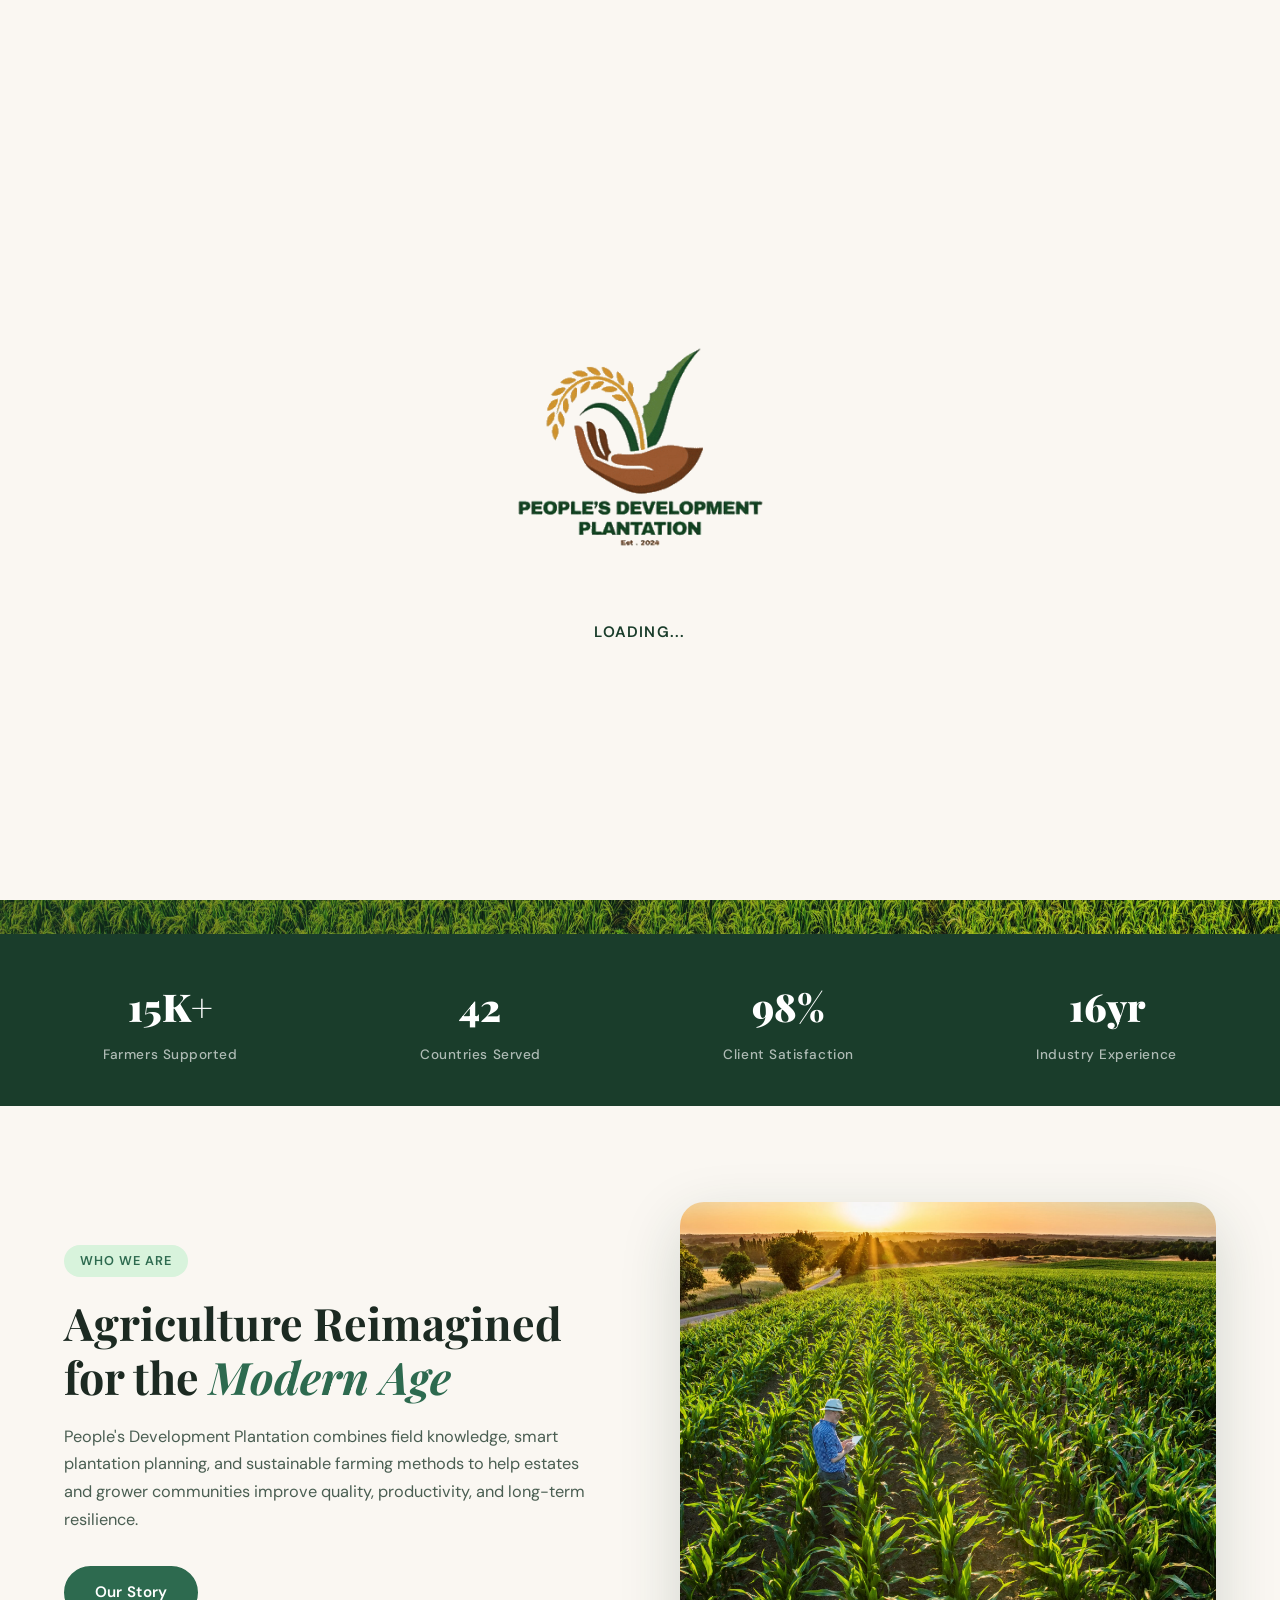
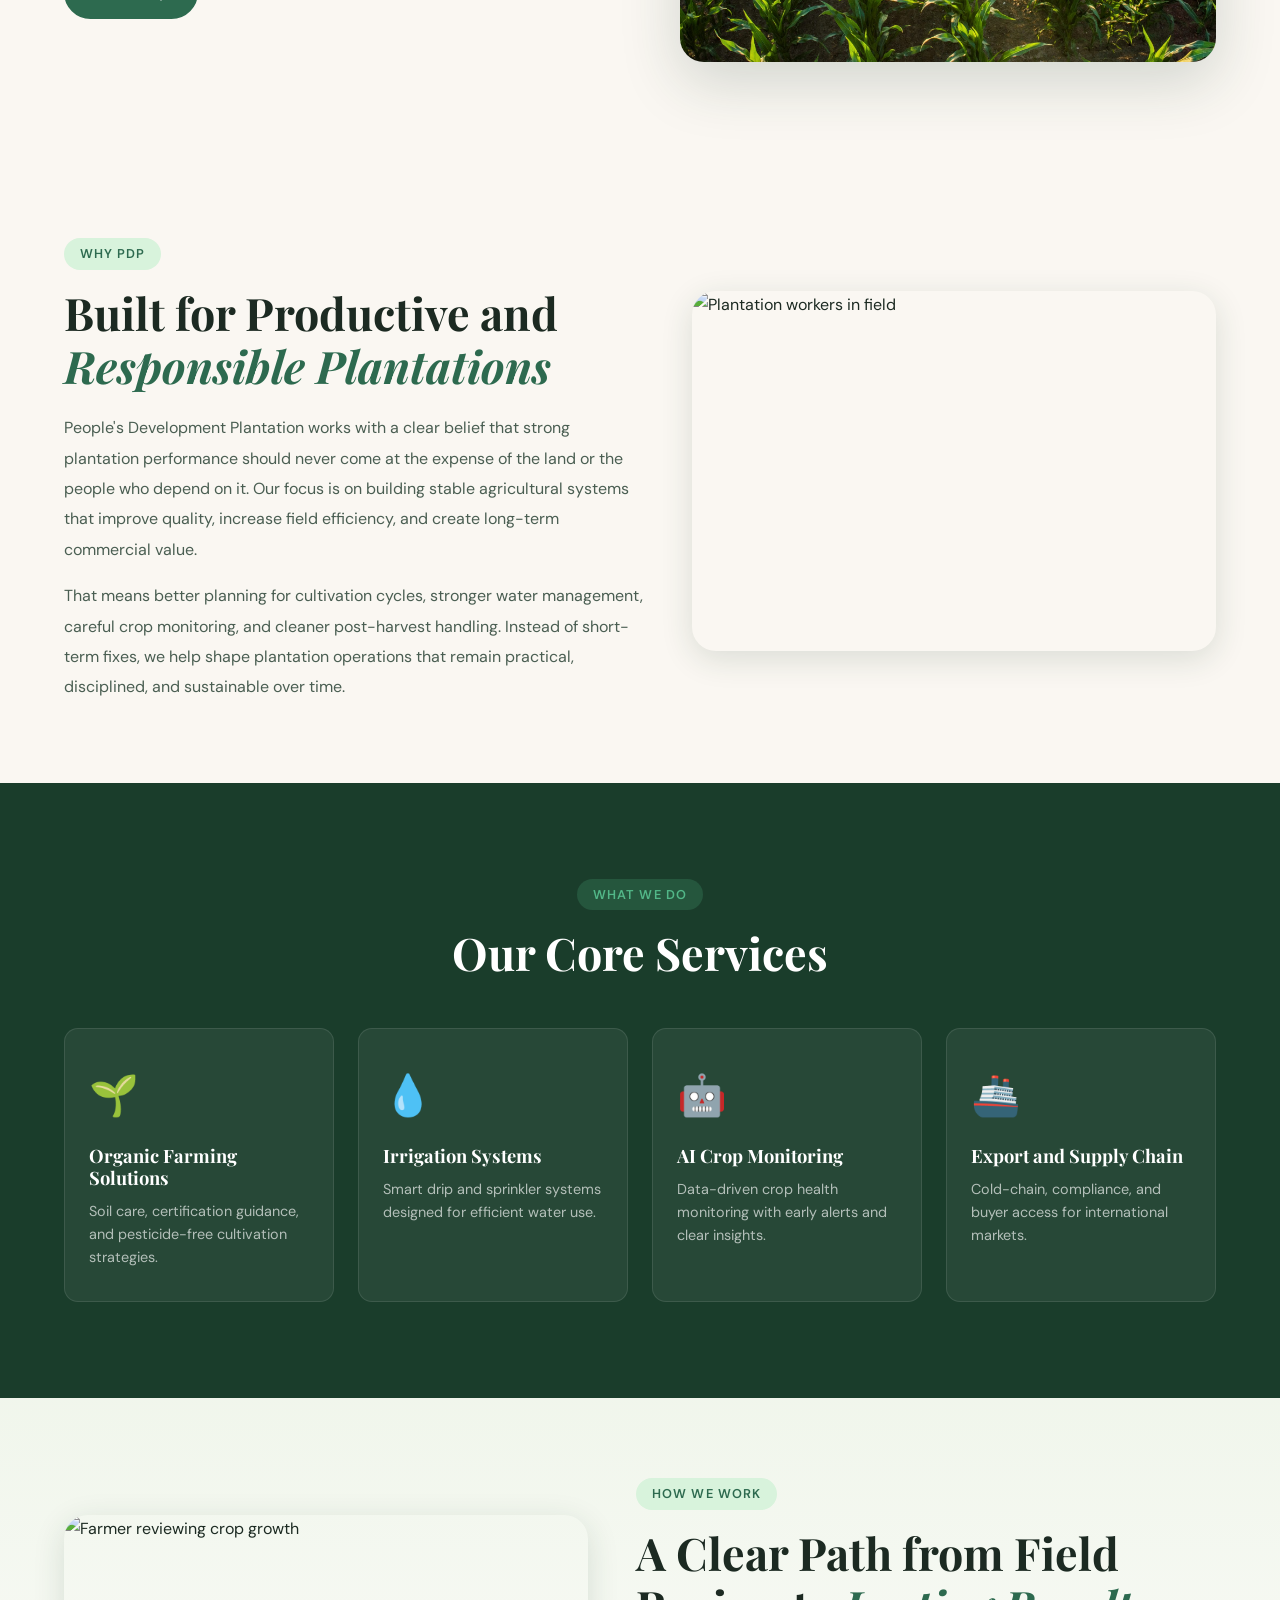
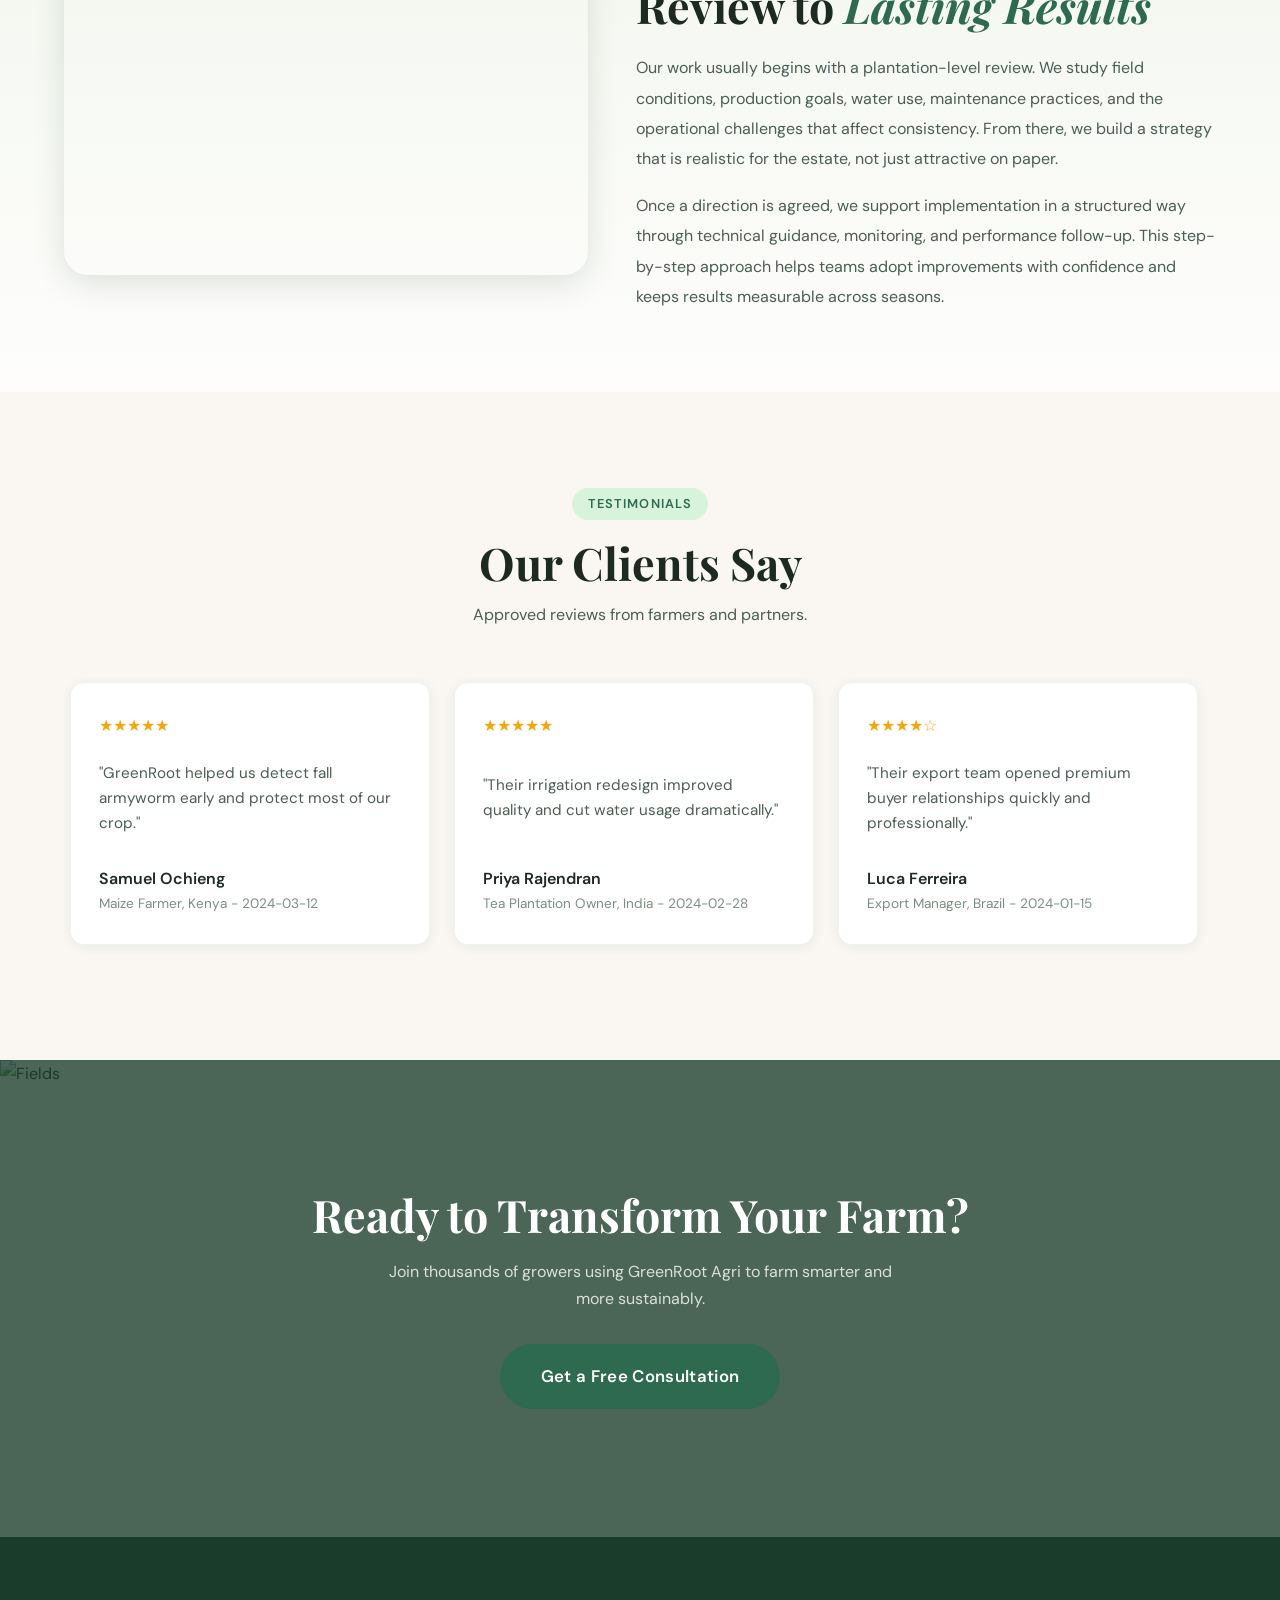
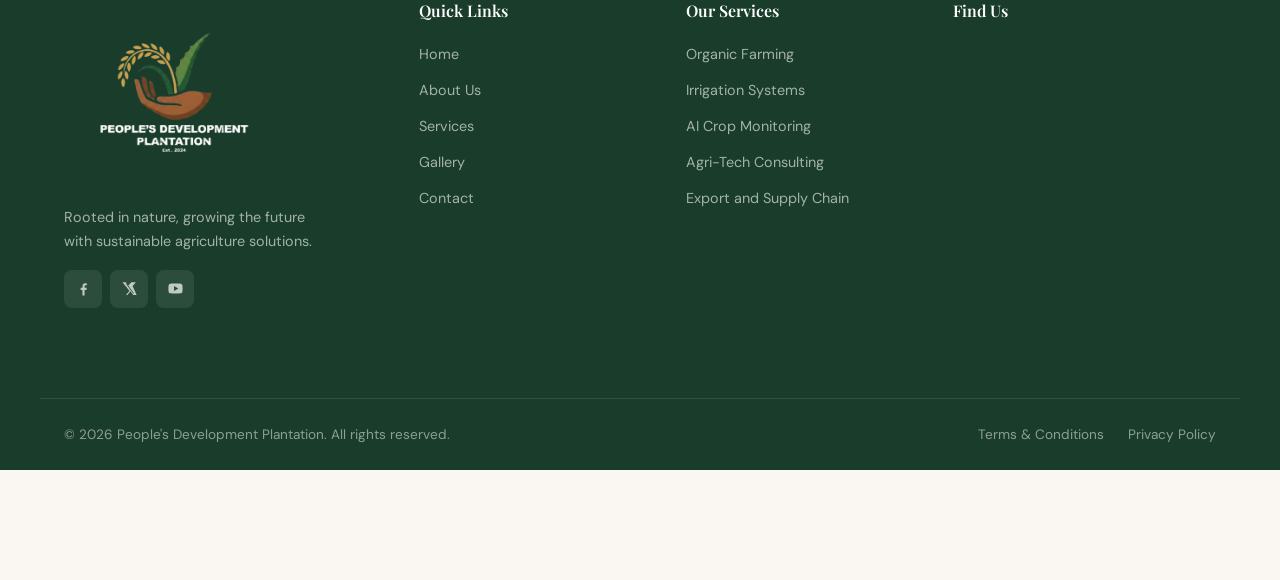
==== index.html @ 8e2db387 "a1 Co-authored-by: Copilot <copilot@github.com>" ====
<!DOCTYPE html>
<html lang="en">
<head>
  <meta charset="UTF-8">
  <meta name="viewport" content="width=device-width, initial-scale=1.0">
  <title>People's Development Plantation | Home</title>
  <link rel="icon" type="image/png" href="images/pdplogo.jpeg">
  <link rel="preconnect" href="https://fonts.googleapis.com">
  <link href="https://fonts.googleapis.com/css2?family=Playfair+Display:wght@400;700;900&family=DM+Sans:wght@300;400;500;600&display=swap" rel="stylesheet">
  <link rel="stylesheet" href="style.css">
</head>
<body data-page="home">
  <div class="preloader" id="preloader">
    <div class="preloader-inner">
      <img src="images/pdplogo-gif-bgremove.gif" alt="Loading" class="preloader-gif">
      <p class="preloader-text">Loading...</p>
    </div>
  </div>
  <nav id="navbar">
    <div class="nav-inner">
      <a href="index.html" class="nav-logo">
        <img src="images/pdplogo-txtwhite.png" alt="PDP logo" class="header-logo-mark">
        <!-- <span class="logo-text">People's Development Plantation</span> -->
      </a>
      <button class="hamburger" id="hamburger" aria-label="Menu">
        <span></span><span></span><span></span>
      </button>
      <ul class="nav-links" id="nav-links">
        <li><a href="index.html" data-page="home">Home</a></li>
        <li><a href="about.html" data-page="about">About</a></li>
        <li><a href="services.html" data-page="services">Services</a></li>
        <li><a href="gallery.html" data-page="gallery">Gallery</a></li>
        <li><a href="contact.html" data-page="contact">Contact</a></li>
        
      </ul>
    </div>
  </nav>

  <main>
    <section class="hero">
      <div class="hero-bg">
        <img src="images/coverimage.jpeg" alt="Plantation landscape" class="hero-img">
        <div class="hero-overlay"></div>
      </div>
      <div class="hero-content">
        <!-- <p class="hero-eyebrow">Est. 2008 | Sustainable Agriculture</p> -->
        <h1 class="hero-title">People's <span class="hero-highlight">Development</span><br>Plantation</h1>
        <p class="hero-sub"> supports farmers with modern technology, organic solutions, and reliable export networks.</p>
        <div class="hero-btns">
          <a class="btn btn-primary" href="services.html">Explore Services</a>
          <a class="btn btn-outline" href="contact.html">Contact Us</a>
        </div>
      </div>
      <div class="hero-scroll-hint">
        <span>Scroll</span>
        <div class="scroll-line"></div>
      </div>
    </section>

    <section class="stats-strip">
      <div class="stat-item"><span class="stat-num">15K+</span><span class="stat-lbl">Farmers Supported</span></div>
      <div class="stat-item"><span class="stat-num">42</span><span class="stat-lbl">Countries Served</span></div>
      <div class="stat-item"><span class="stat-num">98%</span><span class="stat-lbl">Client Satisfaction</span></div>
      <div class="stat-item"><span class="stat-num">16yr</span><span class="stat-lbl">Industry Experience</span></div>
    </section>

    <section class="welcome container">
      <div class="welcome-text fade-in">
        <span class="section-tag">Who We Are</span>
        <h2>Agriculture Reimagined for the <em>Modern Age</em></h2>
        <p>People's Development Plantation combines field knowledge, smart plantation planning, and sustainable farming methods to help estates and grower communities improve quality, productivity, and long-term resilience.</p>
        <a class="btn btn-primary" href="about.html">Our Story</a>
      </div>
      <div class="welcome-img fade-in delay-1">
        <img src="images/h1.jpg" alt="Farmer in field">
        <!-- <div class="img-badge"><strong>ISO 9001</strong><span>Certified</span></div> -->
      </div>
    </section>

    <section class="content-band">
      <div class="container editorial-layout">
        <div class="editorial-copy fade-in">
          <span class="section-tag">Why PDP</span>
          <h2>Built for Productive and <em>Responsible Plantations</em></h2>
          <p>People's Development Plantation works with a clear belief that strong plantation performance should never come at the expense of the land or the people who depend on it. Our focus is on building stable agricultural systems that improve quality, increase field efficiency, and create long-term commercial value.</p>
          <p>That means better planning for cultivation cycles, stronger water management, careful crop monitoring, and cleaner post-harvest handling. Instead of short-term fixes, we help shape plantation operations that remain practical, disciplined, and sustainable over time.</p>
        </div>
        <div class="editorial-media fade-in delay-1">
          <img src="https://images.unsplash.com/photo-1501004318641-b39e6451bec6?w=1200&q=80" alt="Plantation workers in field">
        </div>
      </div>
    </section>

    <section class="services-teaser">
      <div class="container">
        <div class="section-header">
          <span class="section-tag">What We Do</span>
          <h2>Our Core Services</h2>
        </div>
        <div class="service-cards-grid">
          <a class="service-card fade-in" href="services.html">
            <div class="service-icon">&#127793;</div>
            <h3>Organic Farming Solutions</h3>
            <p>Soil care, certification guidance, and pesticide-free cultivation strategies.</p>
          </a>
          <a class="service-card fade-in delay-1" href="services.html">
            <div class="service-icon">&#128167;</div>
            <h3>Irrigation Systems</h3>
            <p>Smart drip and sprinkler systems designed for efficient water use.</p>
          </a>
          <a class="service-card fade-in delay-2" href="services.html">
            <div class="service-icon">&#129302;</div>
            <h3>AI Crop Monitoring</h3>
            <p>Data-driven crop health monitoring with early alerts and clear insights.</p>
          </a>
          <a class="service-card fade-in delay-3" href="services.html">
            <div class="service-icon">&#128674;</div>
            <h3>Export and Supply Chain</h3>
            <p>Cold-chain, compliance, and buyer access for international markets.</p>
          </a>
        </div>
      </div>
    </section>

    <section class="content-band content-band-soft">
      <div class="container editorial-layout editorial-layout-reverse">
        <div class="editorial-media fade-in">
          <img src="https://images.unsplash.com/photo-1464226184884-fa280b87c399?w=1200&q=80" alt="Farmer reviewing crop growth">
        </div>
        <div class="editorial-copy fade-in delay-1">
          <span class="section-tag">How We Work</span>
          <h2>A Clear Path from Field Review to <em>Lasting Results</em></h2>
          <p>Our work usually begins with a plantation-level review. We study field conditions, production goals, water use, maintenance practices, and the operational challenges that affect consistency. From there, we build a strategy that is realistic for the estate, not just attractive on paper.</p>
          <p>Once a direction is agreed, we support implementation in a structured way through technical guidance, monitoring, and performance follow-up. This step-by-step approach helps teams adopt improvements with confidence and keeps results measurable across seasons.</p>
        </div>
      </div>
    </section>

    <section class="testimonials-section container">
      <div class="section-header">
        <span class="section-tag">Testimonials</span>
        <h2>Our Clients Say</h2>
        <p class="section-sub">Approved reviews from farmers and partners.</p>
      </div>

      <!-- <div class="review-form-wrap fade-in">
        <h3>Share Your Experience</h3>
        <div class="review-form">
          <input type="text" id="review-name" placeholder="Your Name">
          <input type="text" id="review-role" placeholder="Role / Location">
          <div class="stars-pick" id="stars-pick">
            <span data-val="1">&#9733;</span><span data-val="2">&#9733;</span><span data-val="3">&#9733;</span><span data-val="4">&#9733;</span><span data-val="5">&#9733;</span>
          </div>
          <textarea id="review-text" placeholder="Write your review..."></textarea>
          <button class="btn btn-primary" onclick="submitReview()">Submit Review</button>
        </div>
        <p class="review-note">Reviews appear after admin approval.</p>
      </div> -->

      <div class="reviews-grid" id="reviews-grid"></div>
      <p class="no-reviews-msg" id="no-reviews-msg" style="display:none">No approved reviews yet.</p>
    </section>

    <section class="cta-banner">
      <div class="cta-bg">
        <img src="https://images.unsplash.com/photo-1523348837708-15d4a09cfac2?w=1600&q=80" alt="Fields">
        <div class="cta-overlay"></div>
      </div>
      <div class="cta-content container">
        <h2>Ready to Transform Your Farm?</h2>
        <p>Join thousands of growers using GreenRoot Agri to farm smarter and more sustainably.</p>
        <a class="btn btn-primary btn-lg" href="contact.html">Get a Free Consultation</a>
      </div>
    </section>
  </main>

  <footer id="main-footer">
    <div class="footer-top container">
      <div class="footer-brand">
        <img src="images/pdplogo-txtwhite.png" alt="PDP logo" class="footer-logo-mark">
        <!-- <span class="logo-text">People's Development Plantation</span> -->
        <p>Rooted in nature, growing the future with sustainable agriculture solutions.</p>
        <div class="social-links footer-social-links" aria-label="Social media links">
          <a href="https://www.facebook.com/" class="social-btn" target="_blank" rel="noopener noreferrer" aria-label="Facebook">
            <svg viewBox="0 0 24 24" aria-hidden="true"><path d="M13.5 22v-8h2.7l.4-3h-3.1V9.1c0-.9.3-1.6 1.7-1.6h1.5V4.8c-.3 0-1.2-.1-2.3-.1-2.3 0-3.8 1.4-3.8 4V11H8v3h2.5v8h3z"/></svg>
          </a>
          <a href="https://x.com/" class="social-btn" target="_blank" rel="noopener noreferrer" aria-label="X">
            <svg viewBox="0 0 24 24" aria-hidden="true"><path d="M18.9 3H21l-4.6 5.3L22 21h-4.8l-3.8-5-4.4 5H7l4.9-5.7L2 3h4.9l3.5 4.6L14.5 3h4.4zm-1.7 16h1.3L8.1 4.9H6.7L17.2 19z"/></svg>
          </a>
          <a href="https://www.youtube.com/" class="social-btn" target="_blank" rel="noopener noreferrer" aria-label="YouTube">
            <svg viewBox="0 0 24 24" aria-hidden="true"><path d="M21.6 7.2c-.2-.9-.9-1.7-1.8-1.9C18.2 5 12 5 12 5s-6.2 0-7.8.3c-.9.2-1.6 1-1.8 1.9C2 8.8 2 12 2 12s0 3.2.4 4.8c.2.9.9 1.7 1.8 1.9 1.6.3 7.8.3 7.8.3s6.2 0 7.8-.3c.9-.2 1.6-1 1.8-1.9.4-1.6.4-4.8.4-4.8s0-3.2-.4-4.8zM10 15.5v-7l6 3.5-6 3.5z"/></svg>
          </a>
        </div>
      </div>
      <div class="footer-links">
        <h4>Quick Links</h4>
        <ul>
          <li><a href="index.html">Home</a></li>
          <li><a href="about.html">About Us</a></li>
          <li><a href="services.html">Services</a></li>
          <li><a href="gallery.html">Gallery</a></li>
          <li><a href="contact.html">Contact</a></li>
        </ul>
      </div>
      <div class="footer-links">
        <h4>Our Services</h4>
        <ul>
          <li><a href="services.html">Organic Farming</a></li>
          <li><a href="services.html">Irrigation Systems</a></li>
          <li><a href="services.html">AI Crop Monitoring</a></li>
          <li><a href="services.html">Agri-Tech Consulting</a></li>
          <li><a href="services.html">Export and Supply Chain</a></li>
        </ul>
      </div>
      <div class="footer-map">
        <h4>Find Us</h4>
        <iframe src="https://www.google.com/maps/embed?pb=!1m18!1m12!1m3!1d3960.7985085714384!2d79.8550!3d6.9271!2m3!1f0!2f0!3f0!3m2!1i1024!2i768!4f13.1!3m3!1m2!1s0x3ae259251b6b3beb%3A0x46cedc44b90b7b5a!2sColombo%207%2C%20Sri%20Lanka!5e0!3m2!1sen!2sus!4v1" width="100%" height="140" style="border:0;border-radius:10px;opacity:0.85;" loading="lazy"></iframe>
      </div>
    </div>
    <div class="footer-bottom container">
      <p>&copy; 2026 People's Development Plantation. All rights reserved.</p>
      <div class="footer-legal">
        <a href="#" onclick="return openModal('terms')">Terms & Conditions</a>
        <a href="#" onclick="return openModal('privacy')">Privacy Policy</a>
      </div>
    </div>
  </footer>

  <a href="https://wa.me/94112345678" class="whatsapp-float" target="_blank" rel="noopener noreferrer" aria-label="Chat on WhatsApp">
    <svg viewBox="0 0 24 24" aria-hidden="true"><path d="M20 3.9A11.8 11.8 0 0 0 12 .8C5.9.8 1 5.7 1 11.8c0 1.9.5 3.8 1.5 5.4L1 23.2l6.2-1.6a11 11 0 0 0 4.8 1.1h.1c6.1 0 11-4.9 11-11 0-2.9-1.1-5.6-3.1-7.8zm-8 16.9h-.1a9 9 0 0 1-4.6-1.3l-.3-.2-3.7 1 1-3.6-.2-.4a9 9 0 1 1 8 4.5zm5-6.7c-.3-.1-1.7-.8-2-.9-.3-.1-.5-.1-.7.1l-.9 1c-.2.2-.4.2-.7.1-1.9-1-3.2-2.7-3.5-3.2-.2-.3 0-.5.1-.7l.7-.8.2-.4c.1-.1.1-.4 0-.5l-.9-2.1c-.2-.4-.5-.4-.7-.4h-.6c-.2 0-.5.1-.7.4-.8.7-1.2 1.7-1.2 2.8 0 .3.1.7.2 1 .6 2 1.8 3.8 3.4 5.2.5.5 1.1.9 1.7 1.3 1 .5 2.1.9 3.3 1 .7.1 1.5 0 2.1-.4.5-.3 1.3-1.2 1.4-1.8.1-.6.1-1.2 0-1.4-.1-.2-.3-.3-.6-.4z"/></svg>
  </a>

  <div class="modal-backdrop" id="modal-backdrop" onclick="closeModal()"></div>
  <div class="modal" id="modal-terms">
    <button class="modal-close" onclick="closeModal()">X</button>
    <div class="modal-header">
      <img src="images/pdplogo-txtwhite.png" alt="PDP logo" class="modal-logo">
      <h2>Terms & Conditions</h2>
    </div>
    <div class="modal-body">
      <p><strong>Last Updated: January 1, 2024</strong></p>
      <p>By using this site and its agriculture services, you agree to our standard business and usage terms.</p>
    </div>
  </div>
  <div class="modal" id="modal-privacy">
    <button class="modal-close" onclick="closeModal()">X</button>
    <div class="modal-header">
      <img src="images/pdplogo-txtwhite.png" alt="PDP logo" class="modal-logo">
      <h2>Privacy Policy</h2>
    </div>
    <div class="modal-body">
      <p><strong>Last Updated: January 1, 2024</strong></p>
      <p>We use submitted information only to respond to inquiries and improve our service quality.</p>
    </div>
  </div>

  <div class="toast" id="toast"></div>
  <script src="app.js"></script>
</body>
</html>
---- style.css ----
/* ═══════════════════════════════════════════════════════════
   GreenRoot Agri — Main Stylesheet
   Design: Organic Luxury — deep greens, warm earth tones,
           Playfair Display + DM Sans typography
═══════════════════════════════════════════════════════════ */

/* ── CSS Variables ── */
:root {
  --green-deep:  #1a3d2b;
  --green-mid:   #2d6a4f;
  --green-light: #52b788;
  --green-pale:  #d8f3dc;
  --earth-dark:  #3d2b1a;
  --earth-mid:   #8b5e3c;
  --earth-light: #d4a96a;
  --cream:       #faf7f2;
  --white:       #ffffff;
  --text-dark:   #1c2a22;
  --text-mid:    #4a5e52;
  --text-light:  #7a8e82;
  --border:      #e0ece4;
  --shadow-sm:   0 2px 12px rgba(26,61,43,.08);
  --shadow-md:   0 8px 32px rgba(26,61,43,.14);
  --shadow-lg:   0 20px 60px rgba(26,61,43,.18);
  --radius:      14px;
  --radius-lg:   24px;
  --nav-h:       110px;
  --transition:  .35s cubic-bezier(.4,0,.2,1);
}

/* ── Reset & Base ── */
*, *::before, *::after { box-sizing: border-box; margin: 0; padding: 0; }
html { scroll-behavior: smooth; font-size: 16px; }
body {
  font-family: 'DM Sans', sans-serif;
  background: var(--cream);
  color: var(--text-dark);
  line-height: 1.7;
  overflow-x: hidden;
}
.preloader {
  position: fixed;
  inset: 0;
  z-index: 3000;
  display: flex;
  align-items: center;
  justify-content: center;
  background: var(--cream);
  transition: opacity .100s ease, visibility .100s ease;
}
.preloader.hidden {
  opacity: 0;
  visibility: hidden;
  pointer-events: none;
}
.preloader-inner {
  display: flex;
  flex-direction: column;
  align-items: center;
  gap: 1rem;
}
.preloader-gif {
  width: 350px;
  height: 350px;
  object-fit: contain;
}
.preloader-text {
  color: var(--green-deep);
  font-size: .95rem;
  font-weight: 600;
  letter-spacing: .08em;
  text-transform: uppercase;
}
a { text-decoration: none; color: inherit; }
img { display: block; width: 100%; object-fit: cover; }
ul { list-style: none; }
button { cursor: pointer; font-family: inherit; }
input, textarea, select { font-family: inherit; }

/* ── Container ── */
.container {
  max-width: 1200px;
  margin: 0 auto;
  padding: 0 1.5rem;
}

/* ── Typography ── */
h1,h2,h3,h4 { font-family: 'Playfair Display', serif; line-height: 1.2; }
h1 { font-size: clamp(2.2rem, 5vw, 4rem); font-weight: 900; }
h2 { font-size: clamp(1.7rem, 3.5vw, 2.8rem); font-weight: 700; }
h3 { font-size: clamp(1.2rem, 2.5vw, 1.6rem); font-weight: 700; }
h4 { font-size: 1.1rem; font-weight: 600; }
em { font-style: italic; color: var(--green-mid); }

/* ── Buttons ── */
.btn {
  display: inline-flex;
  align-items: center;
  gap: .5rem;
  padding: .75rem 1.8rem;
  border-radius: 50px;
  font-size: .95rem;
  font-weight: 600;
  border: 2px solid transparent;
  transition: var(--transition);
  letter-spacing: .02em;
}
.btn-primary {
  background: var(--green-mid);
  color: var(--white);
  border-color: var(--green-mid);
}
.btn-primary:hover {
  background: var(--green-deep);
  border-color: var(--green-deep);
  transform: translateY(-2px);
  box-shadow: 0 8px 24px rgba(45,106,79,.35);
}
.btn-outline {
  background: transparent;
  color: var(--white);
  border-color: rgba(255,255,255,.7);
}
.btn-outline:hover {
  background: rgba(255,255,255,.15);
  border-color: var(--white);
}
.btn-lg { padding: 1rem 2.4rem; font-size: 1.05rem; }
.btn-full { width: 100%; justify-content: center; }

/* ── Section Tags & Headers ── */
.section-tag {
  display: inline-block;
  background: var(--green-pale);
  color: var(--green-mid);
  padding: .3rem 1rem;
  border-radius: 50px;
  font-size: .8rem;
  font-weight: 600;
  letter-spacing: .08em;
  text-transform: uppercase;
  margin-bottom: 1rem;
}
.section-header {
  text-align: center;
  margin-bottom: 3rem;
}
.section-sub {
  color: var(--text-mid);
  max-width: 580px;
  margin: .75rem auto 0;
}

.content-band {
  padding: 5rem 0;
}
.content-band-soft {
  background: linear-gradient(180deg, rgba(216,243,220,.28) 0%, rgba(255,255,255,.78) 100%);
}
.editorial-layout {
  display: grid;
  grid-template-columns: 1.05fr .95fr;
  gap: 3rem;
  align-items: center;
}
.editorial-layout-reverse {
  grid-template-columns: .95fr 1.05fr;
}
.editorial-copy h2 {
  margin-bottom: 1.25rem;
}
.editorial-copy p {
  color: var(--text-mid);
  font-size: 1rem;
  line-height: 1.9;
  margin-bottom: 1rem;
}
.editorial-copy p:last-child {
  margin-bottom: 0;
}
.editorial-media img {
  width: 100%;
  min-height: 360px;
  border-radius: var(--radius-lg);
  box-shadow: var(--shadow-md);
}

/* ═══════════════════════ NAVBAR ═══════════════════════ */
#navbar {
  position: fixed;
  top: 0; left: 0; right: 0;
  height: var(--nav-h);
  z-index: 1000;
  transition: var(--transition);
}
#navbar.scrolled {
  background: rgba(26,61,43,.97);
  backdrop-filter: blur(12px);
  box-shadow: 0 4px 24px rgba(0,0,0,.25);
}
.nav-inner {
  max-width: 1400px;
  margin: 0 auto;
  padding: 0 1.5rem;
  height: 100%;
  display: flex;
  align-items: center;
  justify-content: space-between;
}
.nav-logo {
  display: flex;
  align-items: center;
  gap: .5rem;
  height: 100%;
}
.header-logo-mark {
  width: 150px;
  height: auto;
  max-height: none;
  object-fit: contain;
  flex-shrink: 0;
  display: block;
  padding-bottom: 20px
}
.logo-text {
  font-family: 'Playfair Display', serif;
  font-size: 1.3rem;
  font-weight: 700;
  color: var(--white);
}
.logo-text em { font-style: italic; color: var(--white); }
.nav-links {
  display: flex;
  align-items: center;
  gap: .25rem;
}
.nav-links a {
  color: white;
  font-size: .9rem;
  font-weight: 500;
  padding: .5rem .9rem;
  border-radius: 8px;
  transition: var(--transition);
}
.nav-links a:hover,
.nav-links a.active {
  color: var(--white);
  background: rgba(255,255,255,.12);
}
.admin-link {
  background: rgba(82,183,136,.2) !important;
  color: var(--green-light) !important;
  font-size: .82rem !important;
}
.hamburger {
  display: none;
  flex-direction: column;
  gap: 5px;
  background: rgba(255,255,255,.08);
  border: 1px solid rgba(255,255,255,.16);
  border-radius: 12px;
  padding: .7rem .65rem;
  align-items: center;
  justify-content: center;
  min-width: 46px;
  min-height: 46px;
  transition: var(--transition);
}
.hamburger span {
  display: block;
  width: 24px;
  height: 2px;
  background: var(--white);
  border-radius: 2px;
  transition: var(--transition);
}
.hamburger:hover {
  background: rgba(255,255,255,.14);
  border-color: rgba(255,255,255,.24);
}
.hamburger.active {
  background: rgba(255,255,255,.16);
}
.hamburger.active span:nth-child(1) {
  transform: translateY(7px) rotate(45deg);
}
.hamburger.active span:nth-child(2) {
  opacity: 0;
}
.hamburger.active span:nth-child(3) {
  transform: translateY(-7px) rotate(-45deg);
}

/* ═══════════════════════ PAGES ═══════════════════════ */
.page { display: none; min-height: 100vh; padding-top: var(--nav-h); }
.page.active { display: block; }
.page-shell { min-height: 100vh; padding-top: var(--nav-h); }

/* ═══════════════════════ HERO ═══════════════════════ */
.hero {
  position: relative;
  min-height: 116vh;
  padding: 7rem 0 5rem;
  display: flex;
  align-items: center;
  justify-content: center;
  overflow: hidden;
  margin-top: calc(-1 * var(--nav-h));
}
.hero-bg {
  position: absolute;
  inset: 0;
}
.hero-img {
  width: 100%;
  height: 100%;
  object-fit: cover;
  transform: scale(1.05);
  animation: heroZoom 12s ease-out forwards;
}
@keyframes heroZoom {
  to { transform: scale(1); }
}
.hero-overlay {
  position: absolute;
  inset: 0;
  background: linear-gradient(
    135deg,
    rgba(26,61,43,.82) 0%,
    rgba(26,61,43,.5) 60%,
    rgba(26,61,43,.2) 100%
  );
}
.hero-content {
  position: relative;
  z-index: 2;
  width: min(760px, calc(100% - 3rem));
  max-width: 760px;
  margin: 0 auto;
  padding: 0 1.5rem;
  text-align: center;
  animation: heroIn .9s ease-out both;
  transform: translateY(48px);
}
@keyframes heroIn {
  from { opacity: 0; transform: translateY(30px); }
  to   { opacity: 1; transform: translateY(0); }
}
.hero-eyebrow {
  color: var(--white);
  font-size: .85rem;
  font-weight: 600;
  letter-spacing: .12em;
  text-transform: uppercase;
  margin-bottom: 1rem;
}
.hero-title {
  color: var(--white);
  margin-bottom: 1.25rem;
  text-shadow: 0 2px 20px rgba(0,0,0,.3);
}
.hero-highlight {
  color: #f4d35e;
}
.hero-title em {
  color: var(--white);
}
.hero-sub {
  color: var(--white);
  font-size: 1.1rem;
  max-width: 540px;
  margin: 0 auto 2.2rem;
  text-shadow: 0 2px 16px rgba(0,0,0,.28);
}
.hero-btns {
  display: flex;
  gap: 1rem;
  flex-wrap: wrap;
  justify-content: center;
}
.hero-scroll-hint {
  position: absolute;
  bottom: 2rem;
  left: 50%;
  transform: translateX(-50%);
  display: flex;
  flex-direction: column;
  align-items: center;
  gap: .5rem;
  color: rgba(255,255,255,.5);
  font-size: .75rem;
  letter-spacing: .1em;
  text-transform: uppercase;
}
.scroll-line {
  width: 1px;
  height: 40px;
  background: linear-gradient(to bottom, rgba(255,255,255,.5), transparent);
  animation: scrollDown 1.5s ease-in-out infinite;
}
@keyframes scrollDown {
  0%,100% { transform: scaleY(1); opacity: 1; }
  50% { transform: scaleY(.6); opacity: .5; }
}

/* ═══════════════════════ STATS STRIP ═══════════════════════ */
.stats-strip {
  background: var(--green-deep);
  display: flex;
  justify-content: space-around;
  flex-wrap: wrap;
  padding: 2.5rem 1.5rem;
  gap: 1.5rem;
}
.stat-item {
  display: flex;
  flex-direction: column;
  align-items: center;
  gap: .25rem;
}
.stat-num {
  font-family: 'Playfair Display', serif;
  font-size: 2.4rem;
  font-weight: 900;
  color: white;
}
.stat-lbl {
  color: rgba(255,255,255,.65);
  font-size: .85rem;
  font-weight: 500;
  letter-spacing: .04em;
}

/* ═══════════════════════ WELCOME SECTION ═══════════════════════ */
.welcome {
  display: grid;
  grid-template-columns: 1fr 1fr;
  gap: 5rem;
  align-items: center;
  padding: 6rem 1.5rem;
}
.welcome-text .section-tag { margin-bottom: 1.2rem; }
.welcome-text h2 { margin-bottom: 1.2rem; }
.welcome-text p {
  color: var(--text-mid);
  margin-bottom: 2rem;
  font-size: 1.02rem;
}
.welcome-img {
  position: relative;
  border-radius: var(--radius-lg);
  overflow: visible;
}
.welcome-img img {
  border-radius: var(--radius-lg);
  height: 460px;
  box-shadow: var(--shadow-lg);
}
.img-badge {
  position: absolute;
  bottom: -1.5rem;
  left: -1.5rem;
  background: var(--green-mid);
  color: var(--white);
  padding: 1.2rem 1.5rem;
  border-radius: var(--radius);
  display: flex;
  flex-direction: column;
  align-items: center;
  gap: .15rem;
  box-shadow: var(--shadow-md);
}
.img-badge strong { font-size: 1.1rem; font-weight: 700; }
.img-badge span { font-size: .75rem; opacity: .8; }

/* ═══════════════════════ SERVICES TEASER ═══════════════════════ */
.services-teaser {
  background: var(--green-deep);
  padding: 6rem 1.5rem;
}
.services-teaser .section-tag { background: rgba(82,183,136,.2); color: var(--green-light); }
.services-teaser h2 { color: var(--white); }
.service-cards-grid {
  display: grid;
  grid-template-columns: repeat(auto-fit, minmax(240px, 1fr));
  gap: 1.5rem;
}
.service-card {
  background: rgba(255,255,255,.06);
  border: 1px solid rgba(255,255,255,.1);
  border-radius: var(--radius);
  padding: 2rem 1.5rem;
  cursor: pointer;
  transition: var(--transition);
}
.service-card:hover {
  background: rgba(82,183,136,.15);
  border-color: var(--green-light);
  transform: translateY(-6px);
  box-shadow: var(--shadow-md);
}
.service-icon {
  font-size: 2.5rem;
  margin-bottom: 1rem;
}
.service-card h3 {
  color: var(--white);
  font-size: 1.15rem;
  margin-bottom: .7rem;
}
.service-card p {
  color: rgba(255,255,255,.65);
  font-size: .9rem;
  line-height: 1.6;
}

/* ═══════════════════════ TESTIMONIALS ═══════════════════════ */
.testimonials-section {
  padding: 6rem 1.5rem;
  overflow: hidden;
}
.review-form-wrap {
  background: var(--white);
  border-radius: var(--radius-lg);
  padding: 2.5rem;
  box-shadow: var(--shadow-sm);
  max-width: 680px;
  margin: 0 auto 3.5rem;
}
.review-form-wrap h3 {
  margin-bottom: 1.5rem;
  color: var(--green-deep);
}
.review-form {
  display: flex;
  flex-direction: column;
  gap: 1rem;
}
.review-form input,
.review-form textarea {
  padding: .75rem 1rem;
  border: 1.5px solid var(--border);
  border-radius: 10px;
  font-size: .95rem;
  color: var(--text-dark);
  background: var(--cream);
  transition: var(--transition);
  outline: none;
}
.review-form input:focus,
.review-form textarea:focus {
  border-color: var(--green-light);
  background: var(--white);
}
.review-form textarea { resize: vertical; min-height: 100px; }
.stars-pick {
  display: flex;
  gap: .25rem;
  font-size: 1.8rem;
}
.stars-pick span {
  cursor: pointer;
  color: #ddd;
  transition: color .15s;
}
.stars-pick span.active { color: #f4a60e; }
.review-note {
  font-size: .82rem;
  color: var(--text-light);
  margin-top: .75rem;
  text-align: center;
}
.reviews-grid {
  display: grid;
  grid-auto-flow: column;
  grid-auto-columns: minmax(300px, 360px);
  gap: 1.5rem;
  align-items: stretch;
  overflow-x: auto;
  overscroll-behavior-x: contain;
  scroll-snap-type: x mandatory;
  padding: .35rem .35rem 1.2rem;
  scrollbar-width: thin;
  scrollbar-color: rgba(45,106,79,.45) transparent;
}
.reviews-grid::-webkit-scrollbar {
  height: 8px;
}
.reviews-grid::-webkit-scrollbar-track {
  background: transparent;
}
.reviews-grid::-webkit-scrollbar-thumb {
  background: rgba(45,106,79,.35);
  border-radius: 999px;
}
.review-card {
  background: var(--white);
  border-radius: var(--radius);
  padding: 1.8rem;
  box-shadow: var(--shadow-sm);
  border-left: 4px solid var(--green-light);
  border: 1px solid rgba(45,106,79,.08);
  transition: var(--transition);
  animation: fadeSlideIn .5s ease both;
  scroll-snap-align: start;
  min-height: 100%;
  display: flex;
  flex-direction: column;
  justify-content: space-between;
  gap: .6rem;
}
.review-card:hover { transform: translateY(-4px); box-shadow: var(--shadow-md); }
@keyframes fadeSlideIn {
  from { opacity: 0; transform: translateY(16px); }
  to   { opacity: 1; transform: translateY(0); }
}
.rc-stars { color: #f4a60e; font-size: 1rem; margin-bottom: .75rem; }
.rc-text {
  color: var(--text-mid);
  font-size: .95rem;
  margin-bottom: 1.2rem;
  line-height: 1.65;
}
.rc-author strong { color: var(--text-dark); font-weight: 600; }
.rc-author span { color: var(--text-light); font-size: .85rem; display: block; }
.no-reviews-msg {
  text-align: center;
  color: var(--text-light);
  padding: 2rem;
}

/* ═══════════════════════ CTA BANNER ═══════════════════════ */
.cta-banner {
  position: relative;
  padding: 8rem 1.5rem;
  overflow: hidden;
}
.cta-bg {
  position: absolute;
  inset: 0;
}
.cta-bg img { height: 100%; }
.cta-overlay {
  position: absolute;
  inset: 0;
  background: rgba(26,61,43,.78);
}
.cta-content {
  position: relative;
  z-index: 2;
  text-align: center;
  color: var(--white);
}
.cta-content h2 { margin-bottom: 1rem; }
.cta-content p { color: rgba(255,255,255,.8); max-width: 520px; margin: 0 auto 2rem; }

/* ═══════════════════════ PAGE HEROES ═══════════════════════ */
.page-hero {
  position: relative;
  height: 380px;
  display: flex;
  align-items: center;
  overflow: hidden;
  margin-top: calc(-1 * var(--nav-h));
}
.page-hero img {
  position: absolute;
  inset: 0;
  height: 100%;
}
.page-hero-overlay {
  position: absolute;
  inset: 0;
  background: linear-gradient(135deg, rgba(26,61,43,.8), rgba(26,61,43,.4));
}
.page-hero-text {
  position: relative;
  z-index: 2;
  padding: 0 1.5rem 0 calc((100vw - 1200px)/2 + 1.5rem);
  color: var(--white);
  animation: heroIn .7s ease-out both;
}
.page-hero-text h1 { margin-top: .5rem; }

/* ═══════════════════════ ABOUT PAGE ═══════════════════════ */
.about-intro {
  display: grid;
  grid-template-columns: 1fr 1.2fr;
  gap: 4rem;
  align-items: center;
  padding: 5rem 1.5rem;
}
.about-intro-img img {
  border-radius: var(--radius-lg);
  height: 420px;
  box-shadow: var(--shadow-lg);
}
.about-intro-text h2 { margin-bottom: 1.2rem; }
.about-intro-text p {
  color: var(--text-mid);
  margin-bottom: 1rem;
  font-size: .98rem;
}

.vision-mission {
  background:
    linear-gradient(rgba(26,61,43,.82), rgba(26,61,43,.82)),
    url('https://images.unsplash.com/photo-1500382017468-9049fed747ef?w=1600&q=80') center/cover no-repeat;
  padding: 5rem 1.5rem;
  position: relative;
}
.vision-mission .container {
  display: grid;
  grid-template-columns: 1fr 1fr;
  gap: 2.5rem;
}
.vm-card {
  background: rgba(255,255,255,.08);
  border: 1px solid rgba(255,255,255,.14);
  border-radius: var(--radius-lg);
  padding: 2.5rem;
  backdrop-filter: blur(4px);
  box-shadow: var(--shadow-md);
}
.vm-icon { font-size: 2.5rem; margin-bottom: 1rem; }
.vm-card h3 { color: var(--white); margin-bottom: 1rem; }
.vm-card p { color: rgba(255,255,255,.72); line-height: 1.75; margin-bottom: .75rem; }
.mission-list { display: flex; flex-direction: column; gap: .8rem; }
.mission-list li {
  color: rgba(255,255,255,.75);
  font-size: .95rem;
  display: flex;
  gap: .75rem;
  align-items: flex-start;
}
.mission-list li span { flex-shrink: 0; margin-top: .1rem; }

.team-section {
  padding: 5rem 1.5rem;
}
.team-grid {
  display: grid;
  grid-template-columns: repeat(auto-fill, minmax(220px, 1fr));
  gap: 1.5rem;
}
.team-card {
  background: var(--white);
  border-radius: var(--radius);
  overflow: hidden;
  box-shadow: var(--shadow-sm);
  transition: var(--transition);
  text-align: center;
}
.team-card:hover { transform: translateY(-6px); box-shadow: var(--shadow-md); }
.team-card img {
  height: 200px;
  object-position: top;
}
.team-card h4 {
  padding: 1rem 1rem .25rem;
  font-size: 1rem;
}
.team-card span {
  display: block;
  padding: 0 1rem 1.2rem;
  color: var(--green-mid);
  font-size: .82rem;
  font-weight: 500;
}

/* ═══════════════════════ SERVICES PAGE ═══════════════════════ */
.services-full {
  padding: 5rem 1.5rem;
}
.services-list {
  display: flex;
  flex-direction: column;
  gap: 4rem;
}
.service-detail-card {
  display: grid;
  grid-template-columns: 1fr 1.1fr;
  gap: 3.5rem;
  align-items: center;
  background: var(--white);
  border-radius: var(--radius-lg);
  overflow: hidden;
  box-shadow: var(--shadow-sm);
  transition: var(--transition);
}
.service-detail-card:hover { box-shadow: var(--shadow-md); }
.service-detail-card.reverse { direction: rtl; }
.service-detail-card.reverse > * { direction: ltr; }
.svc-img-wrap img {
  height: 320px;
  object-fit: cover;
}
.svc-body {
  padding: 2.5rem 2.5rem 2.5rem 0;
}
.service-detail-card.reverse .svc-body {
  padding: 2.5rem 0 2.5rem 2.5rem;
}
.svc-icon-wrap {
  font-size: 2.2rem;
  margin-bottom: .75rem;
}
.svc-body h3 { margin-bottom: .9rem; color: var(--green-deep); }
.svc-body p {
  color: var(--text-mid);
  margin-bottom: 1.2rem;
  font-size: .97rem;
  line-height: 1.75;
}
.svc-body ul {
  display: flex;
  flex-direction: column;
  gap: .45rem;
}
.svc-body ul li {
  color: var(--text-mid);
  font-size: .9rem;
  padding-left: 1.2rem;
  position: relative;
}
.svc-body ul li::before {
  content: '✓';
  position: absolute;
  left: 0;
  color: var(--green-mid);
  font-weight: 700;
}

/* ═══════════════════════ GALLERY PAGE ═══════════════════════ */
.gallery-section {
  padding: 4rem 1.5rem 5rem;
}
.gallery-filters {
  display: flex;
  gap: .75rem;
  flex-wrap: wrap;
  margin-bottom: 2.5rem;
  justify-content: center;
}
.filter-btn {
  padding: .5rem 1.25rem;
  border: 2px solid var(--border);
  border-radius: 50px;
  background: var(--white);
  color: var(--text-mid);
  font-size: .88rem;
  font-weight: 500;
  transition: var(--transition);
}
.filter-btn:hover,
.filter-btn.active {
  background: var(--green-mid);
  border-color: var(--green-mid);
  color: var(--white);
}
.gallery-grid {
  display: grid;
  grid-template-columns: repeat(auto-fill, minmax(280px, 1fr));
  gap: 1.25rem;
}
.gallery-item {
  border-radius: var(--radius);
  overflow: hidden;
  position: relative;
  cursor: pointer;
  aspect-ratio: 4/3;
  box-shadow: var(--shadow-sm);
}
.gallery-item img {
  width: 100%;
  height: 100%;
  object-fit: cover;
  transition: transform .5s ease;
}
.gallery-item:hover img { transform: scale(1.08); }
.gallery-item-overlay {
  position: absolute;
  inset: 0;
  background: linear-gradient(to top, rgba(26,61,43,.85) 0%, transparent 55%);
  opacity: 0;
  transition: opacity .4s;
  display: flex;
  align-items: flex-end;
  padding: 1.2rem;
}
.gallery-item:hover .gallery-item-overlay { opacity: 1; }
.gallery-item-overlay span {
  color: var(--white);
  font-size: .9rem;
  font-weight: 500;
}

/* Lightbox */
.lightbox {
  position: fixed;
  inset: 0;
  background: rgba(0,0,0,.92);
  z-index: 9999;
  display: flex;
  flex-direction: column;
  align-items: center;
  justify-content: center;
  padding: 2rem;
  opacity: 0;
  pointer-events: none;
  transition: opacity .3s;
}
.lightbox.open { opacity: 1; pointer-events: all; }
.lightbox img {
  max-width: 90vw;
  max-height: 75vh;
  width: auto;
  height: auto;
  border-radius: var(--radius);
  object-fit: contain;
}
.lightbox p {
  color: rgba(255,255,255,.7);
  margin-top: 1rem;
  font-size: .9rem;
}
.lb-close {
  position: absolute;
  top: 1.5rem;
  right: 1.5rem;
  background: rgba(255,255,255,.1);
  border: none;
  color: var(--white);
  font-size: 1.2rem;
  width: 44px; height: 44px;
  border-radius: 50%;
  display: flex; align-items: center; justify-content: center;
  transition: var(--transition);
}
.lb-close:hover { background: rgba(255,255,255,.2); }

/* ═══════════════════════ CONTACT PAGE ═══════════════════════ */
.contact-section {
  display: grid;
  grid-template-columns: 1fr 1.2fr;
  gap: 4rem;
  padding: 5rem 1.5rem;
  align-items: start;
}
.contact-info h3 { margin-bottom: 1rem; color: var(--green-deep); }
.contact-info > p { color: var(--text-mid); margin-bottom: 2rem; }
.contact-items {
  display: grid;
  grid-template-columns: repeat(2, minmax(0, 1fr));
  gap: 1.25rem;
  margin-bottom: 2rem;
}
.contact-item {
  display: flex;
  gap: 1rem;
  align-items: flex-start;
  padding: 1rem;
  background: var(--white);
  border-radius: var(--radius);
  box-shadow: var(--shadow-sm);
}
.ci-icon {
  width: 44px; height: 44px;
  background: var(--green-pale);
  border-radius: 10px;
  display: flex;
  align-items: center;
  justify-content: center;
  font-size: 1.1rem;
  flex-shrink: 0;
}
.contact-item strong { display: block; font-size: .9rem; color: var(--text-dark); margin-bottom: .1rem; }
.contact-item span { color: var(--text-mid); font-size: .9rem; }
.map-embed { border-radius: var(--radius); overflow: hidden; box-shadow: var(--shadow-sm); }

.contact-form-wrap {
  background: var(--white);
  border-radius: var(--radius-lg);
  padding: 2.5rem;
  box-shadow: var(--shadow-sm);
}
.contact-form-wrap h3 { margin-bottom: 1.5rem; color: var(--green-deep); }
.contact-form {
  text-align: left;
}
.form-row { display: grid; grid-template-columns: 1fr 1fr; gap: 1rem; }
.form-group { display: flex; flex-direction: column; gap: .4rem; margin-bottom: .75rem; }
.form-group label { font-size: .85rem; font-weight: 600; color: var(--text-dark); }
.form-group input,
.form-group textarea {
  padding: .75rem 1rem;
  border: 1.5px solid var(--border);
  border-radius: 10px;
  font-size: .95rem;
  background: var(--cream);
  color: var(--text-dark);
  outline: none;
  transition: var(--transition);
}
.form-group input:focus,
.form-group textarea:focus {
  border-color: var(--green-light);
  background: var(--white);
}
.form-group textarea { resize: vertical; }
.form-success {
  text-align: center;
  padding: 3rem 2rem;
}
.success-icon { font-size: 3rem; margin-bottom: 1rem; }
.form-success h4 { color: var(--green-deep); margin-bottom: .5rem; }
.form-success p { color: var(--text-mid); }

/* ═══════════════════════ ADMIN PAGE ═══════════════════════ */
.admin-wrap {
  padding: 4rem 1.5rem;
  max-width: 800px;
}
.admin-header {
  text-align: center;
  margin-bottom: 2.5rem;
}
.admin-icon { font-size: 3rem; margin-bottom: 1rem; }
.admin-header h2 { margin-bottom: .5rem; }
.admin-header p { color: var(--text-mid); }

.admin-login {
  background: var(--white);
  border-radius: var(--radius-lg);
  padding: 2.5rem;
  box-shadow: var(--shadow-sm);
  max-width: 420px;
  margin: 0 auto;
  display: flex;
  flex-direction: column;
  gap: 1rem;
}
.admin-login h3 { margin-bottom: .5rem; color: var(--green-deep); }
.admin-login input {
  padding: .75rem 1rem;
  border: 1.5px solid var(--border);
  border-radius: 10px;
  font-size: .95rem;
  background: var(--cream);
  outline: none;
  transition: var(--transition);
}
.admin-login input:focus { border-color: var(--green-light); background: var(--white); }
.admin-hint { font-size: .82rem; color: var(--text-light); text-align: center; }

.admin-stats {
  display: flex;
  gap: 1.5rem;
  margin-bottom: 2rem;
}
.adm-stat {
  flex: 1;
  background: var(--white);
  border-radius: var(--radius);
  padding: 1.25rem;
  text-align: center;
  box-shadow: var(--shadow-sm);
}
.adm-stat span {
  display: block;
  font-size: 2rem;
  font-family: 'Playfair Display', serif;
  font-weight: 700;
  color: var(--green-mid);
}
.adm-stat label { font-size: .82rem; color: var(--text-light); }
.admin-tabs {
  display: flex;
  gap: .5rem;
  margin-bottom: 1.5rem;
}
.adm-tab {
  padding: .6rem 1.4rem;
  border: 2px solid var(--border);
  border-radius: 8px;
  background: var(--white);
  color: var(--text-mid);
  font-size: .88rem;
  font-weight: 500;
  transition: var(--transition);
}
.adm-tab.active {
  background: var(--green-mid);
  border-color: var(--green-mid);
  color: var(--white);
}

.admin-review-item {
  background: var(--white);
  border-radius: var(--radius);
  padding: 1.5rem;
  box-shadow: var(--shadow-sm);
  margin-bottom: 1rem;
  border-left: 4px solid var(--earth-light);
  animation: fadeSlideIn .3s ease both;
}
.admin-review-item.approved { border-left-color: var(--green-light); }
.ari-header {
  display: flex;
  justify-content: space-between;
  align-items: flex-start;
  margin-bottom: .75rem;
  gap: 1rem;
}
.ari-info strong { display: block; color: var(--text-dark); }
.ari-info span { color: var(--text-light); font-size: .82rem; }
.ari-stars { color: #f4a60e; font-size: .9rem; }
.ari-text { color: var(--text-mid); font-size: .9rem; margin-bottom: 1rem; }
.ari-actions { display: flex; gap: .75rem; }
.btn-approve {
  padding: .45rem 1rem;
  background: var(--green-light);
  color: var(--white);
  border: none;
  border-radius: 8px;
  font-size: .82rem;
  font-weight: 600;
  transition: var(--transition);
}
.btn-approve:hover { background: var(--green-mid); }
.btn-reject {
  padding: .45rem 1rem;
  background: #fee2e2;
  color: #dc2626;
  border: none;
  border-radius: 8px;
  font-size: .82rem;
  font-weight: 600;
  transition: var(--transition);
}
.btn-reject:hover { background: #fecaca; }
.status-badge {
  display: inline-block;
  padding: .2rem .75rem;
  border-radius: 50px;
  font-size: .75rem;
  font-weight: 600;
}
.status-badge.pending { background: #fef3c7; color: #92400e; }
.status-badge.approved { background: var(--green-pale); color: var(--green-mid); }
.empty-state {
  text-align: center;
  padding: 3rem;
  color: var(--text-light);
}

/* ═══════════════════════ FOOTER ═══════════════════════ */
#main-footer {
  background: var(--green-deep);
  color: var(--white);
}
.footer-top {
  display: grid;
  grid-template-columns: 1.4fr 1fr 1fr 1.2fr;
  gap: 3rem;
  padding: 4rem 1.5rem;
}
.footer-brand {
  display: flex;
  flex-direction: column;
  align-items: flex-start;
  justify-content: flex-start;
  transform: translateY(-26px);
}
.footer-logo-mark {
  width: min(100%, 220px);
  height: auto;
  object-fit: contain;
  display: block;
  margin-bottom: .35rem;
}
.footer-brand .logo-text {
  display: block;
  font-size: 1.2rem;
}
.footer-brand p {
  color: rgba(255,255,255,.6);
  font-size: .9rem;
  max-width: 260px;
  margin: .75rem 0 0;
  line-height: 1.7;
}
.social-links { display: flex; gap: .5rem; }
.footer-social-links {
  margin-top: 1rem;
  flex-wrap: wrap;
  align-items: center;
}
.social-btn {
  width: 38px; height: 38px;
  background: rgba(255,255,255,.08);
  border-radius: 8px;
  display: flex; align-items: center; justify-content: center;
  color: rgba(255,255,255,.7);
  font-size: .8rem;
  font-weight: 700;
  transition: var(--transition);
}
.social-btn svg {
  width: 17px;
  height: 17px;
  fill: currentColor;
}
.social-btn:hover { background: var(--green-mid); color: var(--white); }
.footer-links h4 {
  color: var(--white);
  margin-bottom: 1.25rem;
  font-size: 1rem;
}
.footer-links ul { display: flex; flex-direction: column; gap: .55rem; }
.footer-links ul a {
  color: rgba(255,255,255,.6);
  font-size: .9rem;
  transition: var(--transition);
}
.footer-links ul a:hover { color: var(--green-light); padding-left: 4px; }
.footer-map h4 { color: var(--white); margin-bottom: 1.25rem; font-size: 1rem; }
.footer-bottom {
  border-top: 1px solid rgba(255,255,255,.1);
  padding: 1.5rem 1.5rem;
  display: flex;
  justify-content: space-between;
  align-items: center;
  flex-wrap: wrap;
  gap: 1rem;
}
.footer-bottom p { color: rgba(255,255,255,.5); font-size: .85rem; }
.footer-legal { display: flex; gap: 1.5rem; }
.footer-legal a {
  color: rgba(255,255,255,.5);
  font-size: .85rem;
  transition: var(--transition);
}
.footer-legal a:hover { color: var(--green-light); }

.whatsapp-float {
  position: fixed;
  right: 1.5rem;
  bottom: 1.5rem;
  width: 58px;
  height: 58px;
  border-radius: 50%;
  background: #25d366;
  color: var(--white);
  display: flex;
  align-items: center;
  justify-content: center;
  box-shadow: 0 14px 30px rgba(37, 211, 102, .35);
  z-index: 1500;
  transition: transform .25s ease, box-shadow .25s ease, background .25s ease;
}
.whatsapp-float:hover {
  background: #1fb856;
  transform: translateY(-4px);
  box-shadow: 0 18px 34px rgba(37, 211, 102, .4);
}
.whatsapp-float svg {
  width: 28px;
  height: 28px;
  fill: currentColor;
}

/* ═══════════════════════ MODALS ═══════════════════════ */
.modal-backdrop {
  position: fixed;
  inset: 0;
  background: rgba(0,0,0,.55);
  z-index: 2000;
  opacity: 0;
  pointer-events: none;
  transition: opacity .3s;
  backdrop-filter: blur(3px);
}
.modal-backdrop.open { opacity: 1; pointer-events: all; }
.modal {
  position: fixed;
  top: 50%; left: 50%;
  transform: translate(-50%, -42%) scale(.96);
  background: var(--white);
  border-radius: var(--radius-lg);
  width: 90%;
  max-width: 680px;
  max-height: 80vh;
  overflow: hidden;
  display: flex;
  flex-direction: column;
  z-index: 2001;
  opacity: 0;
  pointer-events: none;
  transition: all .3s;
  box-shadow: var(--shadow-lg);
}
.modal.open {
  opacity: 1;
  pointer-events: all;
  transform: translate(-50%, -50%) scale(1);
}
.modal-header {
  background: var(--green-deep);
  padding: 1.2rem 2rem 1rem;
  border-bottom: 1px solid rgba(255,255,255,.08);
  display: flex;
  align-items: center;
  gap: 1rem;
}
.modal-logo {
  width: 84px;
  height: auto;
  object-fit: contain;
  flex-shrink: 0;
}
.modal h2 {
  padding: 0;
  font-size: 1.5rem;
  color: var(--white);
}
.modal-body {
  padding: 1.5rem 2rem 2rem;
  overflow-y: auto;
}
.modal-body h4 {
  color: var(--green-deep);
  margin: 1.25rem 0 .4rem;
  font-size: .95rem;
}
.modal-body p {
  color: var(--text-mid);
  font-size: .9rem;
  line-height: 1.75;
}
.modal-close {
  position: absolute;
  top: 1rem; right: 1rem;
  background: rgba(255,255,255,.14);
  border: none;
  width: 36px; height: 36px;
  border-radius: 50%;
  font-size: .9rem;
  color: var(--white);
  display: flex; align-items: center; justify-content: center;
  transition: var(--transition);
  z-index: 2;
}
.modal-close:hover { background: rgba(255,255,255,.24); }

/* ═══════════════════════ TOAST ═══════════════════════ */
.toast {
  position: fixed;
  bottom: 2rem;
  left: 50%;
  transform: translateX(-50%) translateY(20px);
  background: var(--green-deep);
  color: var(--white);
  padding: .8rem 1.6rem;
  border-radius: 50px;
  font-size: .9rem;
  font-weight: 500;
  z-index: 9999;
  opacity: 0;
  transition: all .35s;
  white-space: nowrap;
  pointer-events: none;
  box-shadow: var(--shadow-lg);
}
.toast.show { opacity: 1; transform: translateX(-50%) translateY(0); }

/* ═══════════════════════ ANIMATIONS ═══════════════════════ */
.fade-in {
  opacity: 0;
  transform: translateY(24px);
  transition: opacity .7s ease, transform .7s ease;
}
.fade-in.visible { opacity: 1; transform: translateY(0); }
.delay-1 { transition-delay: .15s; }
.delay-2 { transition-delay: .3s; }
.delay-3 { transition-delay: .45s; }

/* ═══════════════════════ RESPONSIVE ═══════════════════════ */
@media (max-width: 1024px) {
  .footer-top { grid-template-columns: 1fr 1fr; }
  .footer-map { grid-column: 1 / -1; }
  .editorial-layout,
  .editorial-layout-reverse {
    grid-template-columns: 1fr;
    gap: 2rem;
  }
}

@media (max-width: 768px) {
  :root { --nav-h: 88px; }

  .preloader-gif {
    width: 280px;
    height: 280px;
  }

  .hamburger { display: flex; }
  .nav-inner {
    padding: 0 1rem;
  }
  .nav-logo {
    max-width: calc(100% - 64px);
  }
  .header-logo-mark {
    width: 120px;
    max-width: 100%;
  }
  .nav-links {
    position: fixed;
    top: calc(var(--nav-h) + .6rem);
    left: 1rem;
    right: 1rem;
    background: rgba(26,61,43,.98);
    flex-direction: column;
    padding: 1rem;
    gap: .45rem;
    transform: translateY(-16px);
    opacity: 0;
    pointer-events: none;
    visibility: hidden;
    transition: var(--transition);
    align-items: stretch;
    box-shadow: var(--shadow-lg);
    border-radius: 18px;
    border: 1px solid rgba(255,255,255,.08);
    backdrop-filter: blur(14px);
  }
  .nav-links.open {
    transform: translateY(0);
    opacity: 1;
    pointer-events: all;
    visibility: visible;
  }
  .nav-links li {
    width: 100%;
  }
  .nav-links a {
    display: flex;
    width: 100%;
    padding: .95rem 1rem;
    border-radius: 12px;
    font-size: .95rem;
    justify-content: space-between;
    align-items: center;
  }
  .nav-links a::after {
    content: '\203A';
    font-size: 1rem;
    opacity: .55;
  }

  .welcome { grid-template-columns: 1fr; gap: 3rem; }
  .welcome {
    padding-top: 4.5rem;
    padding-bottom: 4.5rem;
  }
  .welcome-img img { height: 300px; }
  .img-badge { left: 1rem; }
  .content-band {
    padding: 4rem 0;
  }
  .testimonials-section,
  .about-intro,
  .services-full,
  .gallery-section,
  .contact-section,
  .team-section {
    padding-top: 4.5rem;
    padding-bottom: 4.5rem;
  }
  .welcome-text,
  .editorial-copy,
  .about-intro-text,
  .svc-body,
  .contact-info,
  .contact-form-wrap,
  .cta-content,
  .vm-card,
  .page-hero-text {
    text-align: center;
  }
  .welcome-text .btn,
  .cta-content .btn {
    justify-content: center;
  }
  .welcome-text,
  .editorial-copy,
  .about-intro-text,
  .svc-body,
  .contact-info,
  .contact-form-wrap,
  .vm-card {
    max-width: 680px;
    margin-left: auto;
    margin-right: auto;
  }
  .svc-body ul,
  .mission-list {
    align-items: center;
  }
  .svc-body ul li,
  .mission-list li {
    text-align: center;
  }
  .svc-body ul li::before {
    position: static;
    margin-right: .45rem;
  }
  .contact-item {
    flex-direction: column;
    align-items: center;
    text-align: center;
  }
  .contact-form-wrap .contact-form,
  .contact-form-wrap .form-group,
  .contact-form-wrap .form-group label,
  .contact-form-wrap .form-group input,
  .contact-form-wrap .form-group textarea {
    text-align: left;
    align-items: stretch;
  }
  .about-intro-img img,
  .editorial-media img,
  .svc-img-wrap img {
    width: 100%;
  }

  .about-intro { grid-template-columns: 1fr; }
  .about-intro-img {
    order: 2;
  }
  .about-intro-text {
    order: 1;
  }
  .vision-mission .container { grid-template-columns: 1fr; }
  .editorial-layout-reverse .editorial-media {
    order: 2;
  }
  .editorial-layout-reverse .editorial-copy {
    order: 1;
  }

  .service-detail-card { grid-template-columns: 1fr; }
  .service-detail-card.reverse { direction: ltr; }
  .svc-body { padding: 1.5rem; }
  .service-detail-card.reverse .svc-body { padding: 1.5rem; }
  .svc-img-wrap img { height: 220px; }

  .contact-section { grid-template-columns: 1fr; }
  .form-row { grid-template-columns: 1fr; }

  .footer-top {
    grid-template-columns: 1fr 1fr;
    gap: 2rem 1.25rem;
  }
  .footer-brand,
  .footer-map {
    grid-column: 1 / -1;
  }
  .footer-links {
    min-width: 0;
  }
  .footer-bottom { flex-direction: column; text-align: center; }
  .footer-legal { justify-content: center; flex-wrap: wrap; }
  .footer-brand {
    align-items: center;
    text-align: center;
    transform: translateY(-18px);
  }
  .footer-logo-mark {
    width: 210px;
    height: auto;
  }
  .footer-brand p {
    max-width: 320px;
  }
  .footer-social-links {
    justify-content: center;
  }
  .whatsapp-float {
    right: 1rem;
    bottom: 1rem;
    width: 54px;
    height: 54px;
  }

  .hero-content {
    padding: 0 1.5rem;
    margin-top: calc(var(--nav-h) * .35);
    width: min(100%, calc(100% - 2rem));
  }
  .hero-title {
    font-size: clamp(2rem, 8vw, 3.2rem);
  }
  .hero-sub {
    font-size: 1rem;
  }
  .page-hero-text { padding: 0 1.5rem; }
  .toast {
    width: calc(100% - 2rem);
    max-width: 360px;
    white-space: normal;
    text-align: center;
    border-radius: 18px;
  }
}

@media (max-width: 480px) {
  :root { --nav-h: 78px; }

  .container {
    padding: 0 1rem;
  }
  .nav-inner {
    padding: 0 .9rem;
  }
  .header-logo-mark {
    width: 102px;
  }
  .hamburger {
    min-width: 42px;
    min-height: 42px;
    padding: .62rem .58rem;
  }
  .hamburger span {
    width: 21px;
  }
  .nav-links {
    left: .75rem;
    right: .75rem;
    top: calc(var(--nav-h) + .45rem);
    padding: .85rem;
  }
  .stats-strip {
      flex-direction: row;
      align-items: flex-start;
      justify-content: space-between;
      flex-wrap: nowrap;
      gap: .5rem;
      padding: 1.5rem .75rem;
    }
  .welcome {
    padding-top: 3.5rem;
    padding-bottom: 3.5rem;
  }
  .testimonials-section,
  .about-intro,
  .services-full,
  .gallery-section,
  .contact-section,
  .team-section {
    padding-top: 3.5rem;
    padding-bottom: 3.5rem;
  }
  .stat-item {
    flex: 1 1 0;
    min-width: 0;
  }
  .stat-num {
    font-size: 1.4rem;
  }
  .stat-lbl {
    font-size: .66rem;
    letter-spacing: .02em;
    text-align: center;
    line-height: 1.35;
  }
  .hero {
    min-height: 100svh;
    padding: 6rem 0 4rem;
  }
  .editorial-layout,
  .editorial-layout-reverse {
    gap: 1.5rem;
  }
  .section-tag {
    margin-left: auto;
    margin-right: auto;
  }
  .section-sub,
  .welcome-text p,
  .editorial-copy p,
  .about-intro-text p,
  .svc-body p,
  .contact-info > p,
  .cta-content p,
  .vm-card p {
    margin-left: auto;
    margin-right: auto;
  }
  .editorial-media img {
    min-height: 240px;
  }
  .hero-content {
    padding: 0 1rem;
    margin-top: calc(var(--nav-h) * .25);
  }
  .hero-btns {
    flex-direction: column;
    align-items: stretch;
  }
  .hero-btns .btn {
    justify-content: center;
    width: 100%;
  }
  .gallery-grid { grid-template-columns: 1fr; }
  .service-cards-grid {
    grid-template-columns: repeat(2, minmax(0, 1fr));
    gap: .85rem;
  }
  .service-card {
    padding: 1.35rem 1rem;
  }
  .service-card h3 {
    font-size: 1rem;
  }
  .service-card p {
    font-size: .82rem;
  }
  .team-grid {
    grid-template-columns: 1fr;
  }
  .contact-items {
    grid-template-columns: repeat(2, minmax(0, 1fr));
    gap: .85rem;
  }
  .contact-item {
    padding: .9rem .75rem;
  }
  .reviews-grid {
    grid-auto-columns: minmax(250px, 86vw);
    gap: 1.1rem;
    padding: .25rem .2rem 1rem;
  }
  .review-card {
    padding: 1.35rem 1.2rem;
  }
  .footer-top {
    gap: 1.75rem 1rem;
  }
  .footer-links h4,
  .footer-map h4 {
    margin-bottom: .9rem;
    font-size: .95rem;
  }
  .footer-links ul a {
    font-size: .84rem;
  }
  .footer-logo-mark {
    width: 185px;
  }
  .footer-brand p {
    max-width: 100%;
  }
  .footer-social-links {
    margin-top: 1rem;
  }
  .footer-brand {
    transform: translateY(-14px);
  }
  .whatsapp-float {
    width: 50px;
    height: 50px;
  }
  .whatsapp-float svg {
    width: 24px;
    height: 24px;
  }
  .admin-stats { flex-direction: column; }
  .admin-tabs {
    flex-direction: column;
  }
  .preloader-gif {
    width: 240px;
    height: 240px;
  }
  .preloader-text {
    font-size: .9rem;
  }
}
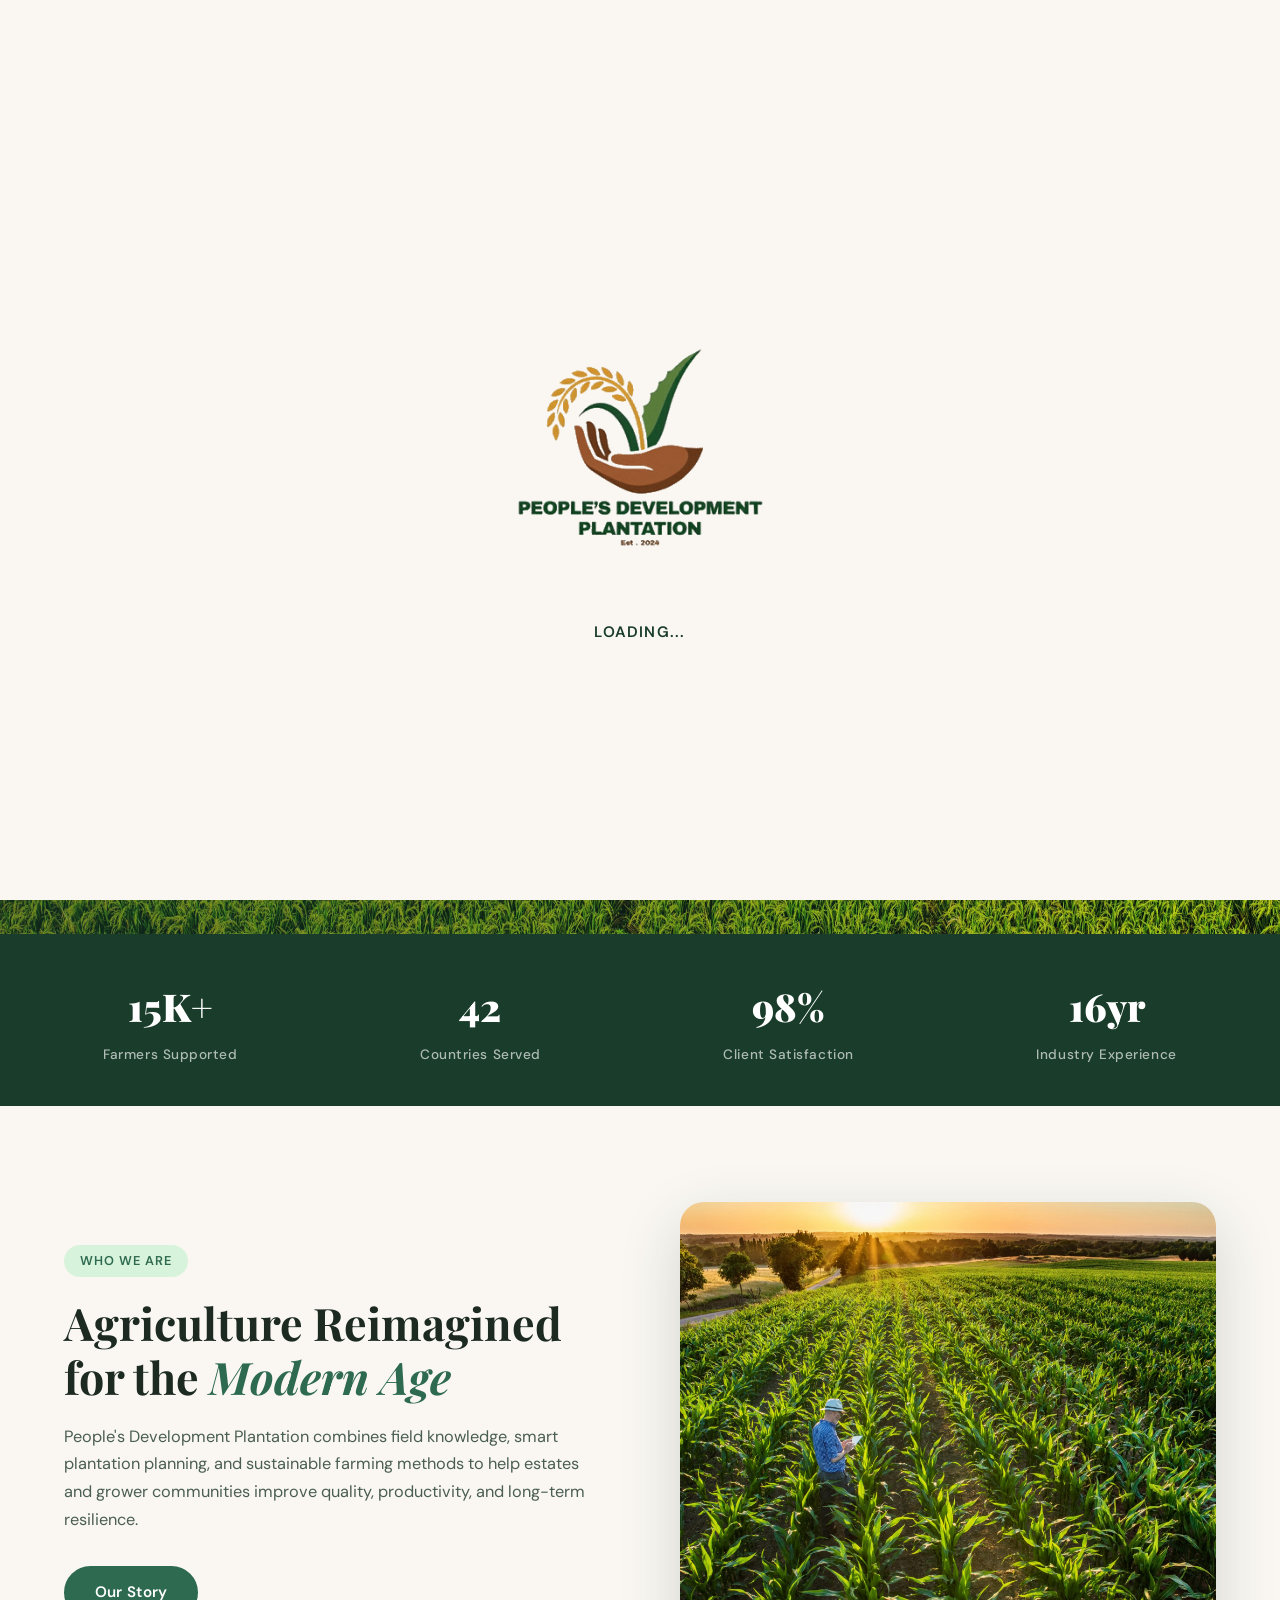
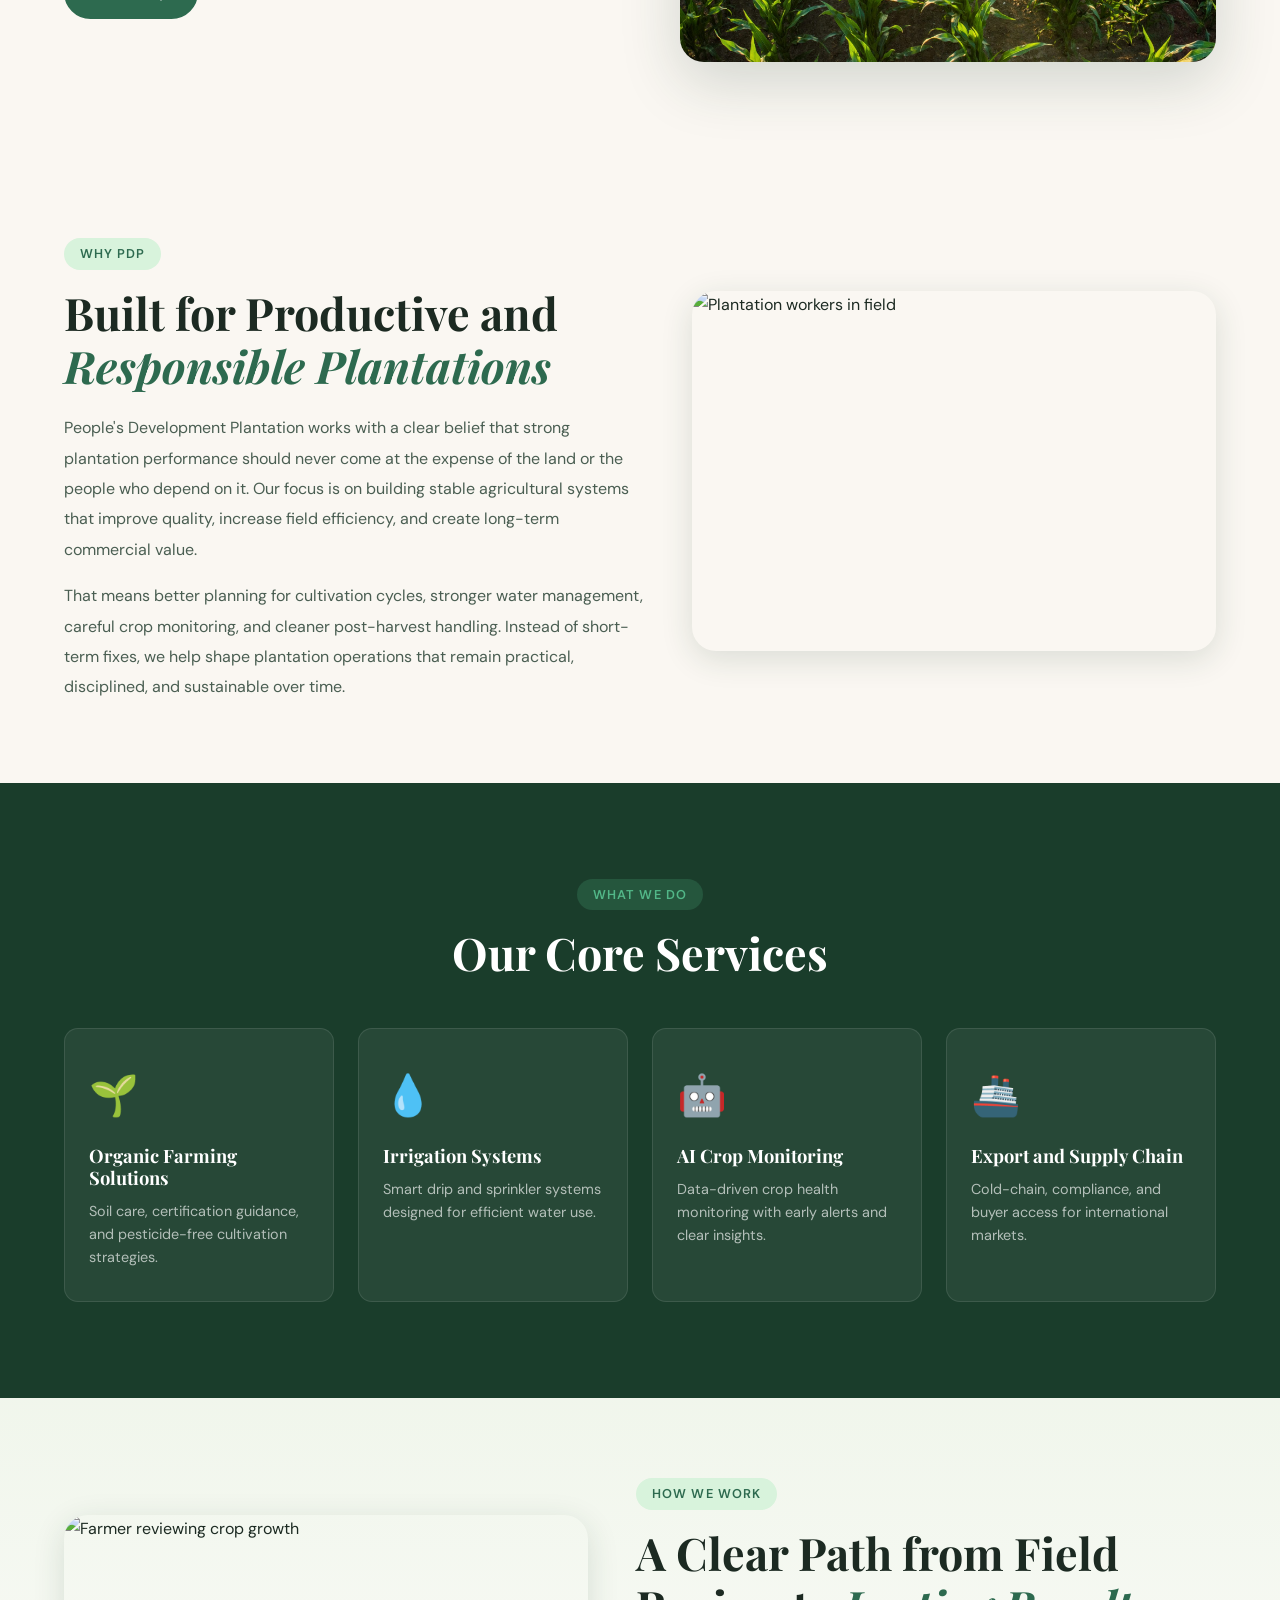
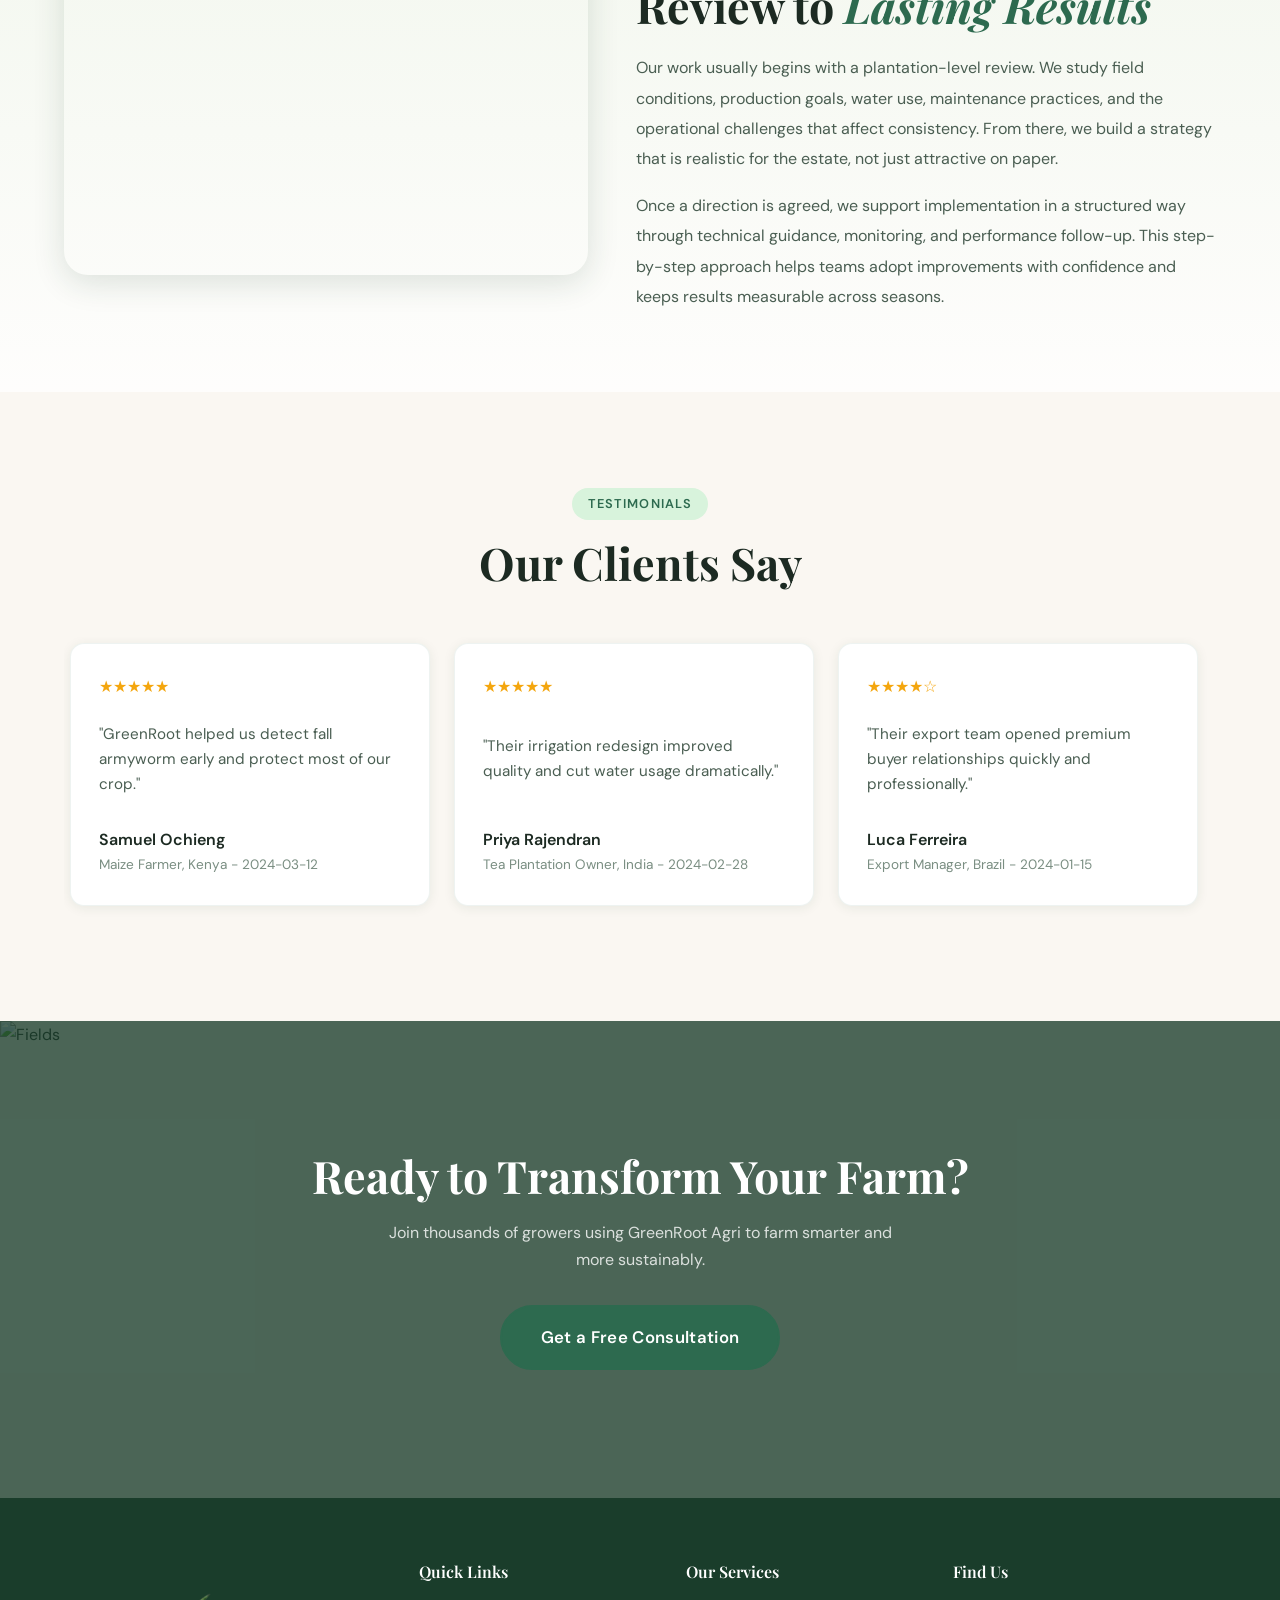
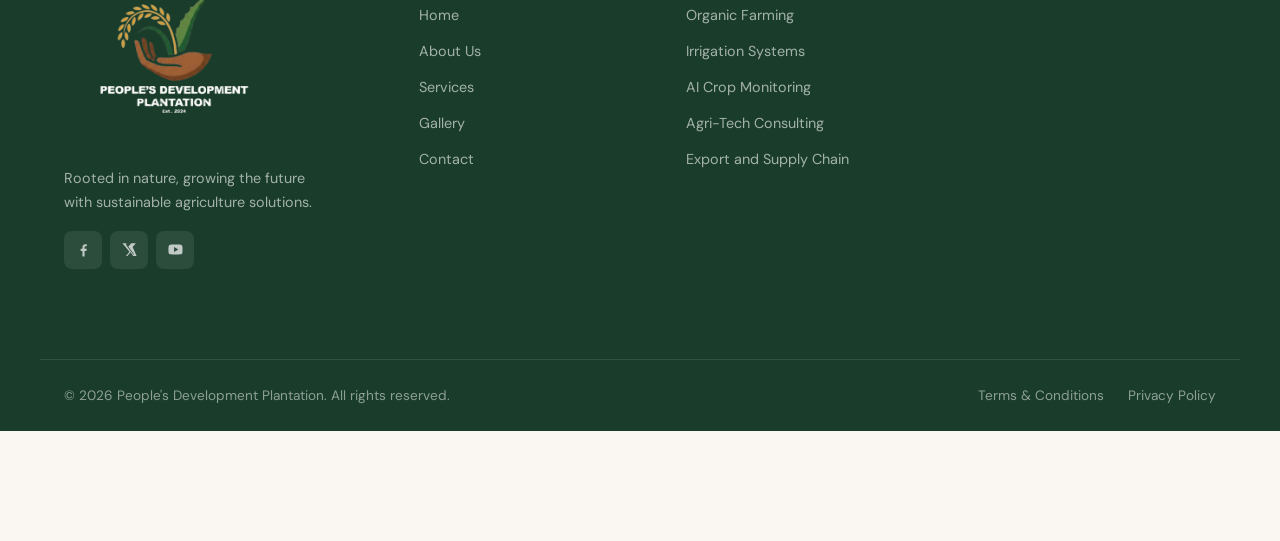
==== commit afb5b023: "a2" ====
--- a/index.html
+++ b/index.html
@@ -140,7 +140,7 @@
       <div class="section-header">
         <span class="section-tag">Testimonials</span>
         <h2>Our Clients Say</h2>
-        <p class="section-sub">Approved reviews from farmers and partners.</p>
+        <!-- <p class="section-sub">Approved reviews from farmers and partners.</p> -->
       </div>
 
       <!-- <div class="review-form-wrap fade-in">
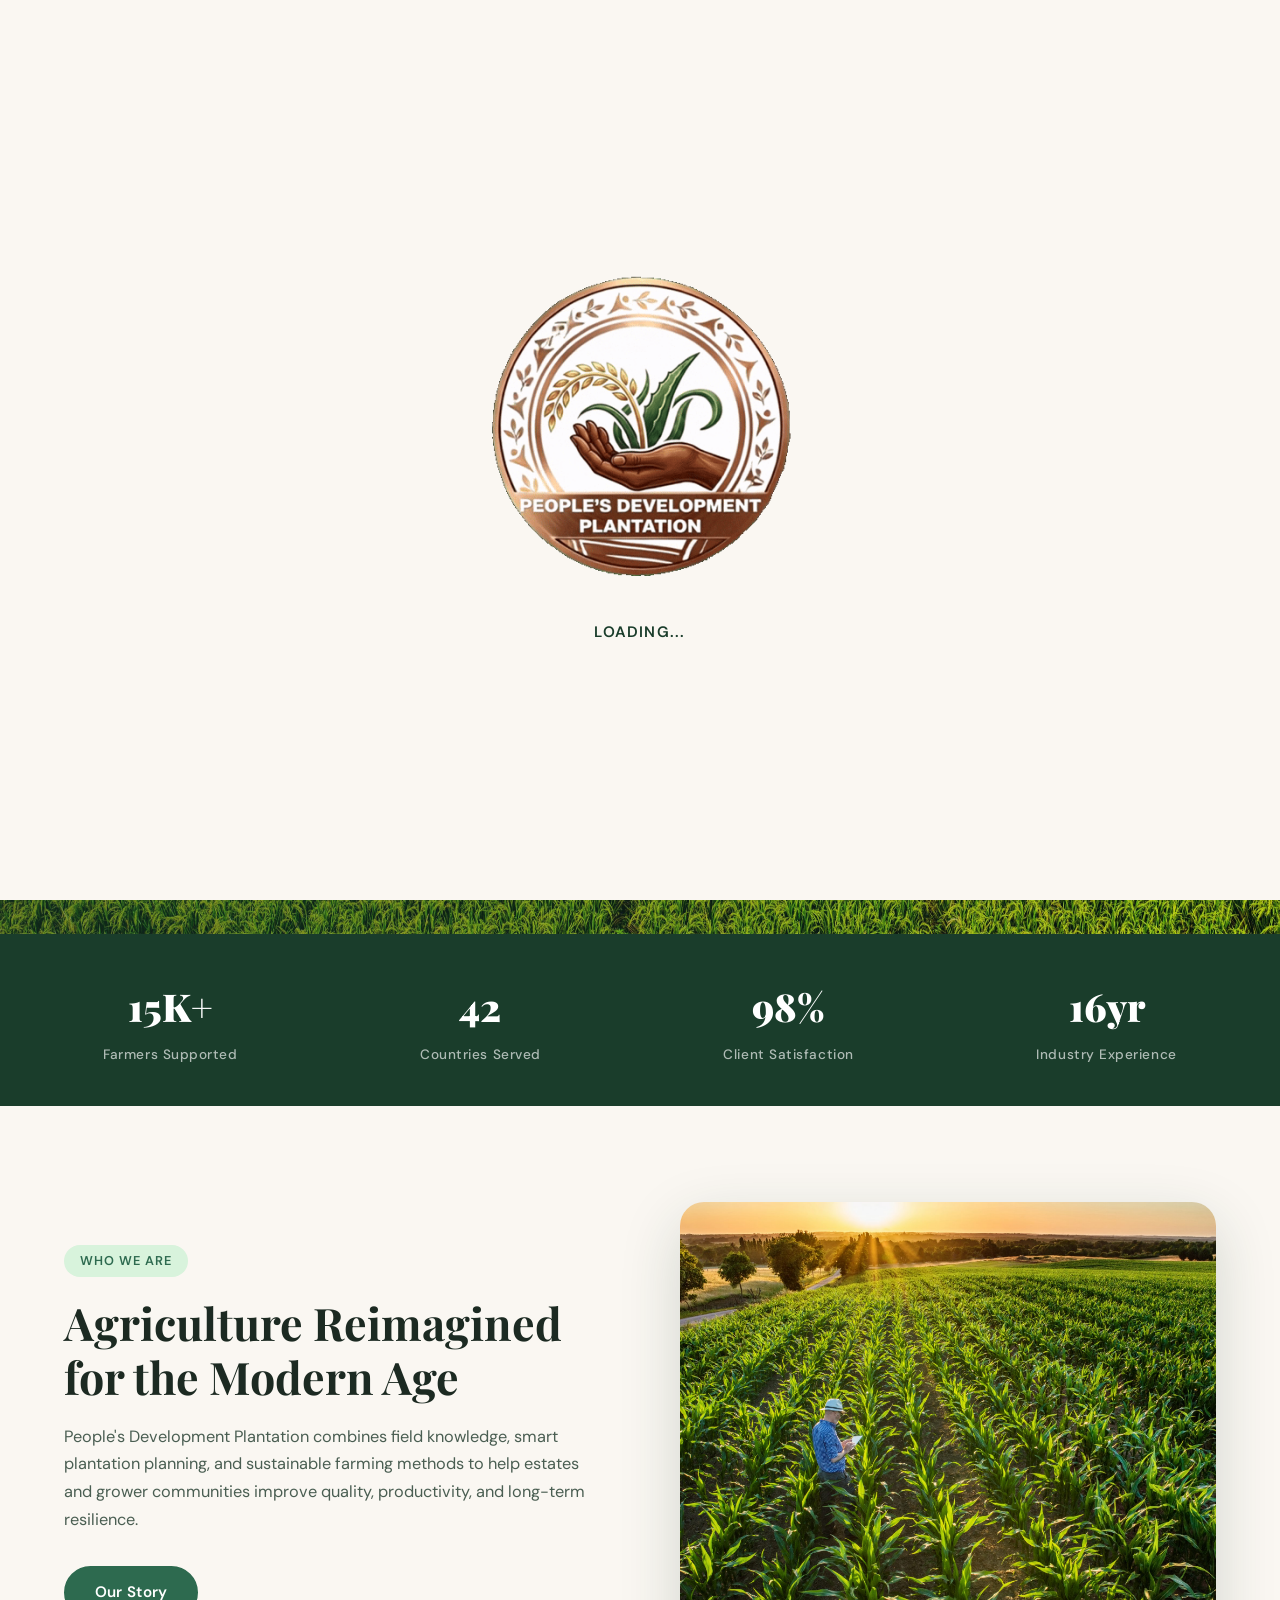
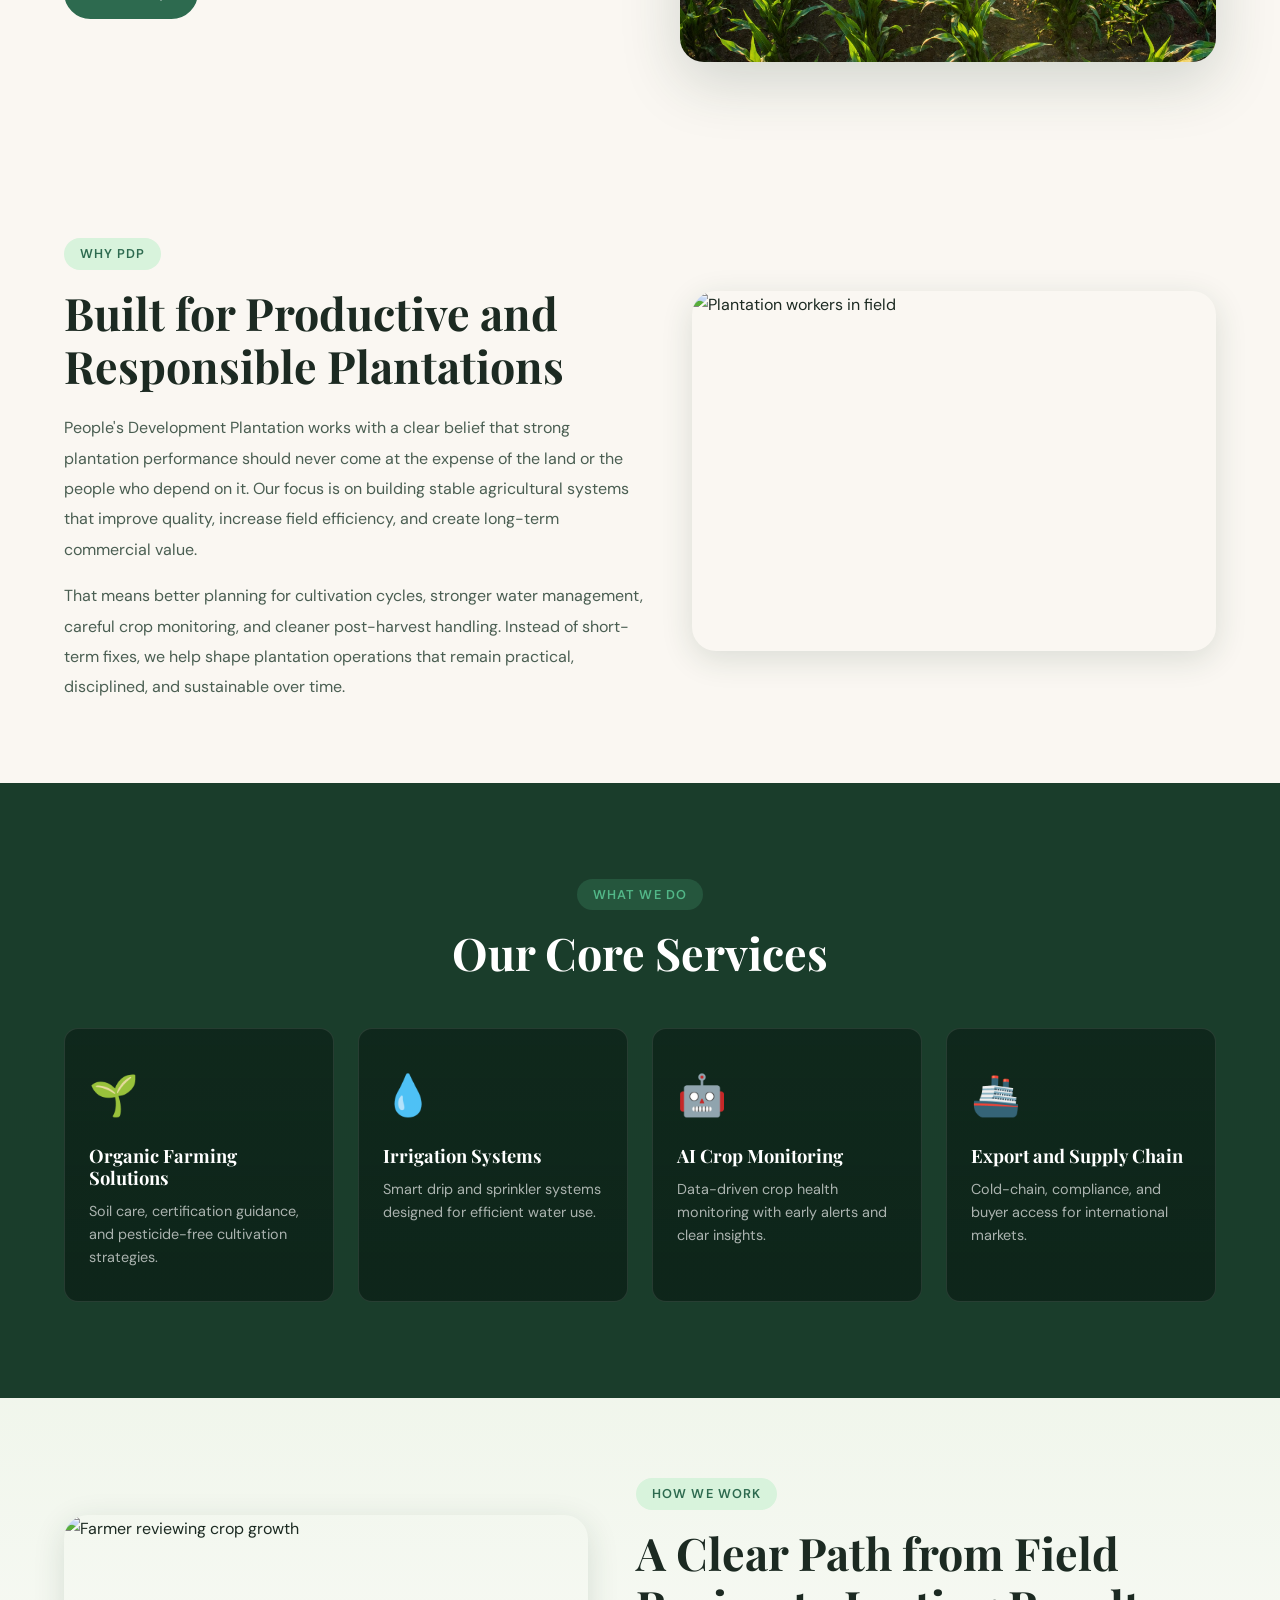
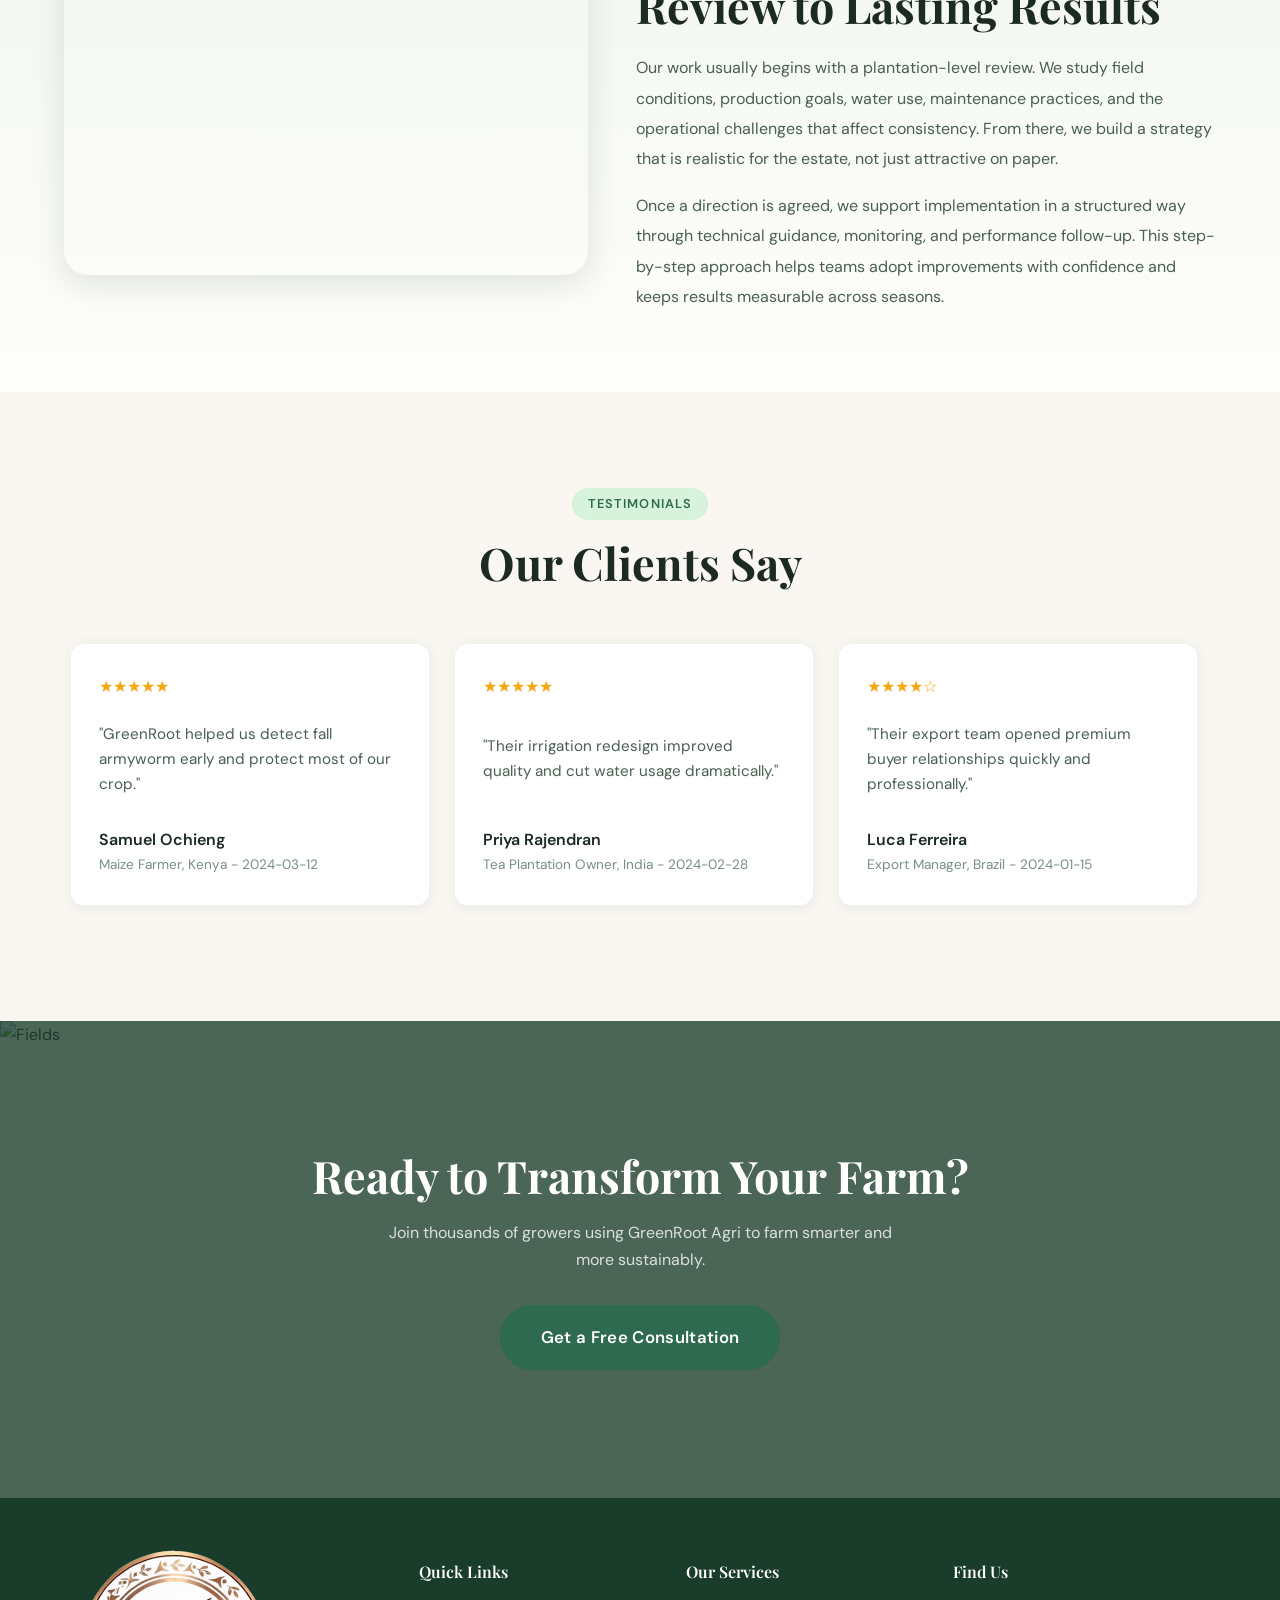
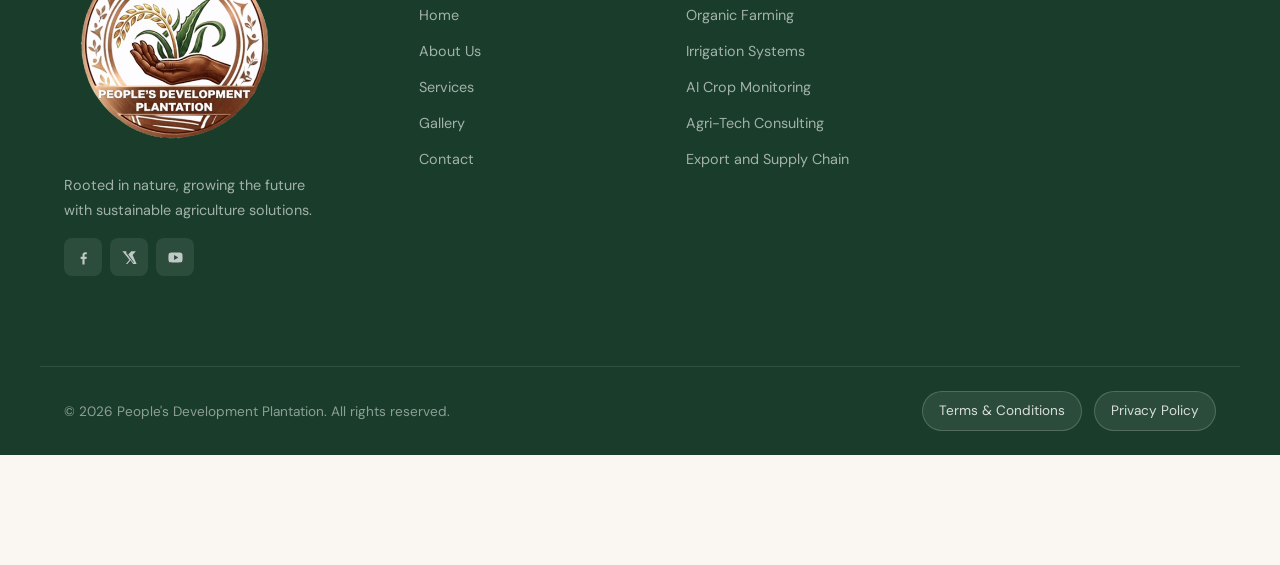
==== commit 7a7591af: "a4" ====
--- a/index.html
+++ b/index.html
@@ -12,14 +12,14 @@
 <body data-page="home">
   <div class="preloader" id="preloader">
     <div class="preloader-inner">
-      <img src="images/pdplogo-gif-bgremove.gif" alt="Loading" class="preloader-gif">
+      <img src="images/pdproundlogo.gif" alt="Loading" class="preloader-gif">
       <p class="preloader-text">Loading...</p>
     </div>
   </div>
   <nav id="navbar">
     <div class="nav-inner">
       <a href="index.html" class="nav-logo">
-        <img src="images/pdplogo-txtwhite.png" alt="PDP logo" class="header-logo-mark">
+        <img src="images/pdproundlogo.gif" alt="PDP logo" class="header-logo-mark">
         <!-- <span class="logo-text">People's Development Plantation</span> -->
       </a>
       <button class="hamburger" id="hamburger" aria-label="Menu">
@@ -52,7 +52,7 @@
         </div>
       </div>
       <div class="hero-scroll-hint">
-        <span>Scroll</span>
+        <!-- <span>Scroll</span> -->
         <div class="scroll-line"></div>
       </div>
     </section>
@@ -67,7 +67,7 @@
     <section class="welcome container">
       <div class="welcome-text fade-in">
         <span class="section-tag">Who We Are</span>
-        <h2>Agriculture Reimagined for the <em>Modern Age</em></h2>
+        <h2>Agriculture Reimagined for the Modern Age</h2>
         <p>People's Development Plantation combines field knowledge, smart plantation planning, and sustainable farming methods to help estates and grower communities improve quality, productivity, and long-term resilience.</p>
         <a class="btn btn-primary" href="about.html">Our Story</a>
       </div>
@@ -81,7 +81,7 @@
       <div class="container editorial-layout">
         <div class="editorial-copy fade-in">
           <span class="section-tag">Why PDP</span>
-          <h2>Built for Productive and <em>Responsible Plantations</em></h2>
+          <h2>Built for Productive and Responsible Plantations</h2>
           <p>People's Development Plantation works with a clear belief that strong plantation performance should never come at the expense of the land or the people who depend on it. Our focus is on building stable agricultural systems that improve quality, increase field efficiency, and create long-term commercial value.</p>
           <p>That means better planning for cultivation cycles, stronger water management, careful crop monitoring, and cleaner post-harvest handling. Instead of short-term fixes, we help shape plantation operations that remain practical, disciplined, and sustainable over time.</p>
         </div>
@@ -129,7 +129,7 @@
         </div>
         <div class="editorial-copy fade-in delay-1">
           <span class="section-tag">How We Work</span>
-          <h2>A Clear Path from Field Review to <em>Lasting Results</em></h2>
+          <h2>A Clear Path from Field Review to Lasting Results</h2>
           <p>Our work usually begins with a plantation-level review. We study field conditions, production goals, water use, maintenance practices, and the operational challenges that affect consistency. From there, we build a strategy that is realistic for the estate, not just attractive on paper.</p>
           <p>Once a direction is agreed, we support implementation in a structured way through technical guidance, monitoring, and performance follow-up. This step-by-step approach helps teams adopt improvements with confidence and keeps results measurable across seasons.</p>
         </div>
@@ -177,7 +177,7 @@
   <footer id="main-footer">
     <div class="footer-top container">
       <div class="footer-brand">
-        <img src="images/pdplogo-txtwhite.png" alt="PDP logo" class="footer-logo-mark">
+        <img src="images/pdproundlogo.gif" alt="PDP logo" class="footer-logo-mark">
         <!-- <span class="logo-text">People's Development Plantation</span> -->
         <p>Rooted in nature, growing the future with sustainable agriculture solutions.</p>
         <div class="social-links footer-social-links" aria-label="Social media links">
@@ -218,7 +218,7 @@
       </div>
     </div>
     <div class="footer-bottom container">
-      <p>&copy; 2026 People's Development Plantation. All rights reserved.</p>
+      <p>&copy; 2026 People's Development Plantation. <span class="footer-copy-break">All rights reserved.</span></p>
       <div class="footer-legal">
         <a href="#" onclick="return openModal('terms')">Terms & Conditions</a>
         <a href="#" onclick="return openModal('privacy')">Privacy Policy</a>
@@ -234,7 +234,7 @@
   <div class="modal" id="modal-terms">
     <button class="modal-close" onclick="closeModal()">X</button>
     <div class="modal-header">
-      <img src="images/pdplogo-txtwhite.png" alt="PDP logo" class="modal-logo">
+      <img src="images/pdproundlogo.gif" alt="PDP logo" class="modal-logo">
       <h2>Terms & Conditions</h2>
     </div>
     <div class="modal-body">
@@ -245,7 +245,7 @@
   <div class="modal" id="modal-privacy">
     <button class="modal-close" onclick="closeModal()">X</button>
     <div class="modal-header">
-      <img src="images/pdplogo-txtwhite.png" alt="PDP logo" class="modal-logo">
+      <img src="images/pdproundlogo.gif" alt="PDP logo" class="modal-logo">
       <h2>Privacy Policy</h2>
     </div>
     <div class="modal-body">
--- a/style.css
+++ b/style.css
@@ -214,13 +214,13 @@
   height: 100%;
 }
 .header-logo-mark {
-  width: 150px;
+  width: 100px;
   height: auto;
   max-height: none;
   object-fit: contain;
   flex-shrink: 0;
   display: block;
-  padding-bottom: 20px
+  padding-bottom: 0px
 }
 .logo-text {
   font-family: 'Playfair Display', serif;
@@ -486,18 +486,36 @@
   gap: 1.5rem;
 }
 .service-card {
-  background: rgba(255,255,255,.06);
+  position: relative;
+  background:
+    linear-gradient(180deg, rgba(12, 33, 23, .74) 0%, rgba(12, 33, 23, .84) 100%),
+    var(--card-bg, none) center/cover no-repeat;
   border: 1px solid rgba(255,255,255,.1);
   border-radius: var(--radius);
   padding: 2rem 1.5rem;
   cursor: pointer;
   transition: var(--transition);
+  overflow: hidden;
 }
 .service-card:hover {
-  background: rgba(82,183,136,.15);
+  background:
+    linear-gradient(180deg, rgba(18, 50, 36, .62) 0%, rgba(18, 50, 36, .76) 100%),
+    var(--card-bg, none) center/cover no-repeat;
   border-color: var(--green-light);
   transform: translateY(-6px);
   box-shadow: var(--shadow-md);
+}
+.service-card:nth-child(1) {
+  --card-bg: url('https://images.unsplash.com/photo-1464226184884-fa280b87c399?w=1200&q=80');
+}
+.service-card:nth-child(2) {
+  --card-bg: url('https://images.unsplash.com/photo-1500382017468-9049fed747ef?w=1200&q=80');
+}
+.service-card:nth-child(3) {
+  --card-bg: url('https://images.unsplash.com/photo-1523741543316-beb7fc7023d8?w=1200&q=80');
+}
+.service-card:nth-child(4) {
+  --card-bg: url('https://images.unsplash.com/photo-1471193945509-9ad0617afabf?w=1200&q=80');
 }
 .service-icon {
   font-size: 2.5rem;
@@ -660,6 +678,7 @@
   height: 380px;
   display: flex;
   align-items: center;
+  justify-content: center;
   overflow: hidden;
   margin-top: calc(-1 * var(--nav-h));
 }
@@ -676,7 +695,10 @@
 .page-hero-text {
   position: relative;
   z-index: 2;
-  padding: 0 1.5rem 0 calc((100vw - 1200px)/2 + 1.5rem);
+  width: 100%;
+  max-width: 1200px;
+  padding: 0 1.5rem;
+  text-align: center;
   color: var(--white);
   animation: heroIn .7s ease-out both;
 }
@@ -703,9 +725,7 @@
 }
 
 .vision-mission {
-  background:
-    linear-gradient(rgba(26,61,43,.82), rgba(26,61,43,.82)),
-    url('https://images.unsplash.com/photo-1500382017468-9049fed747ef?w=1600&q=80') center/cover no-repeat;
+  background: linear-gradient(180deg, rgba(216,243,220,.32) 0%, rgba(255,255,255,.92) 100%);
   padding: 5rem 1.5rem;
   position: relative;
 }
@@ -715,12 +735,20 @@
   gap: 2.5rem;
 }
 .vm-card {
-  background: rgba(255,255,255,.08);
+  background:
+    linear-gradient(rgba(26,61,43,.78), rgba(26,61,43,.78)),
+    var(--vm-card-bg, none) center/cover no-repeat;
   border: 1px solid rgba(255,255,255,.14);
   border-radius: var(--radius-lg);
   padding: 2.5rem;
   backdrop-filter: blur(4px);
   box-shadow: var(--shadow-md);
+}
+.vm-card.vision {
+  --vm-card-bg: url('https://images.unsplash.com/photo-1464226184884-fa280b87c399?w=1200&q=80');
+}
+.vm-card.mission {
+  --vm-card-bg: url('https://images.unsplash.com/photo-1500382017468-9049fed747ef?w=1200&q=80');
 }
 .vm-icon { font-size: 2.5rem; margin-bottom: 1rem; }
 .vm-card h3 { color: var(--white); margin-bottom: 1rem; }
@@ -1235,13 +1263,28 @@
   gap: 1rem;
 }
 .footer-bottom p { color: rgba(255,255,255,.5); font-size: .85rem; }
-.footer-legal { display: flex; gap: 1.5rem; }
+.footer-copy-break { display: inline; }
+.footer-legal { display: flex; gap: .75rem; }
 .footer-legal a {
-  color: rgba(255,255,255,.5);
+  display: inline-flex;
+  align-items: center;
+  justify-content: center;
+  min-height: 40px;
+  padding: .7rem 1rem;
+  border-radius: 999px;
+  border: 1px solid rgba(255,255,255,.18);
+  background: rgba(255,255,255,.08);
+  color: rgba(255,255,255,.82);
   font-size: .85rem;
-  transition: var(--transition);
-}
-.footer-legal a:hover { color: var(--green-light); }
+  line-height: 1;
+  transition: var(--transition);
+}
+.footer-legal a:hover {
+  color: var(--white);
+  background: rgba(82,183,136,.24);
+  border-color: rgba(82,183,136,.5);
+  transform: translateY(-1px);
+}
 
 .whatsapp-float {
   position: fixed;
@@ -1405,6 +1448,10 @@
   }
 
   .hamburger { display: flex; }
+  .hamburger.active {
+    background: rgba(220, 38, 38, .22);
+    border-color: rgba(248, 113, 113, .5);
+  }
   .nav-inner {
     padding: 0 1rem;
   }
@@ -1412,7 +1459,7 @@
     max-width: calc(100% - 64px);
   }
   .header-logo-mark {
-    width: 120px;
+    width: 108px;
     max-width: 100%;
   }
   .nav-links {
@@ -1443,7 +1490,19 @@
   }
   .nav-links li {
     width: 100%;
-  }
+    opacity: 0;
+    transform: translateY(-10px);
+    transition: opacity .34s ease, transform .34s ease;
+  }
+  .nav-links.open li {
+    opacity: 1;
+    transform: translateY(0);
+  }
+  .nav-links.open li:nth-child(1) { transition-delay: .04s; }
+  .nav-links.open li:nth-child(2) { transition-delay: .1s; }
+  .nav-links.open li:nth-child(3) { transition-delay: .16s; }
+  .nav-links.open li:nth-child(4) { transition-delay: .22s; }
+  .nav-links.open li:nth-child(5) { transition-delay: .28s; }
   .nav-links a {
     display: flex;
     width: 100%;
@@ -1557,7 +1616,37 @@
   .svc-img-wrap img { height: 220px; }
 
   .contact-section { grid-template-columns: 1fr; }
-  .form-row { grid-template-columns: 1fr; }
+  .contact-form-wrap {
+    width: min(100%, 760px);
+    padding: 2rem 1.75rem;
+  }
+  .contact-form-wrap h3 {
+    margin-bottom: 1.15rem;
+    font-size: 1.45rem;
+  }
+  .contact-form-wrap .contact-form {
+    max-width: 100%;
+  }
+  .contact-form-wrap .form-row {
+    grid-template-columns: repeat(2, minmax(0, 1fr));
+    gap: .85rem;
+  }
+  .contact-form-wrap .form-group {
+    gap: .35rem;
+    margin-bottom: .7rem;
+  }
+  .contact-form-wrap .form-group label {
+    font-size: .82rem;
+    line-height: 1.3;
+  }
+  .contact-form-wrap .form-group input,
+  .contact-form-wrap .form-group textarea {
+    padding: .72rem .9rem;
+    font-size: .92rem;
+  }
+  .contact-form-wrap .form-group textarea {
+    min-height: 132px;
+  }
 
   .footer-top {
     grid-template-columns: 1fr 1fr;
@@ -1571,11 +1660,20 @@
     min-width: 0;
   }
   .footer-bottom { flex-direction: column; text-align: center; }
-  .footer-legal { justify-content: center; flex-wrap: wrap; }
+  .footer-bottom p { order: 2; }
+  .footer-copy-break {
+    display: block;
+    margin-top: .15rem;
+  }
+  .footer-legal {
+    order: 1;
+    justify-content: center;
+    flex-wrap: wrap;
+  }
   .footer-brand {
     align-items: center;
     text-align: center;
-    transform: translateY(-18px);
+    transform: translateY(2px);
   }
   .footer-logo-mark {
     width: 210px;
@@ -1625,7 +1723,7 @@
     padding: 0 .9rem;
   }
   .header-logo-mark {
-    width: 102px;
+    width: 80px;
   }
   .hamburger {
     min-width: 42px;
@@ -1737,6 +1835,35 @@
   .contact-item {
     padding: .9rem .75rem;
   }
+  .contact-form-wrap {
+    width: calc(100% + .35rem);
+    max-width: none;
+    margin-left: -.175rem;
+    margin-right: -.175rem;
+    padding: 1.55rem 1rem;
+  }
+  .contact-form-wrap h3 {
+    font-size: 1.28rem;
+    line-height: 1.25;
+  }
+  .contact-form-wrap .form-row {
+    grid-template-columns: repeat(2, minmax(0, 1fr));
+    gap: .7rem;
+  }
+  .contact-form-wrap .form-group {
+    margin-bottom: .65rem;
+  }
+  .contact-form-wrap .form-group label {
+    font-size: .78rem;
+  }
+  .contact-form-wrap .form-group input,
+  .contact-form-wrap .form-group textarea {
+    padding: .7rem .82rem;
+    font-size: .88rem;
+  }
+  .contact-form-wrap .form-group textarea {
+    min-height: 120px;
+  }
   .reviews-grid {
     grid-auto-columns: minmax(250px, 86vw);
     gap: 1.1rem;
@@ -1766,7 +1893,7 @@
     margin-top: 1rem;
   }
   .footer-brand {
-    transform: translateY(-14px);
+    transform: translateY(4px);
   }
   .whatsapp-float {
     width: 50px;
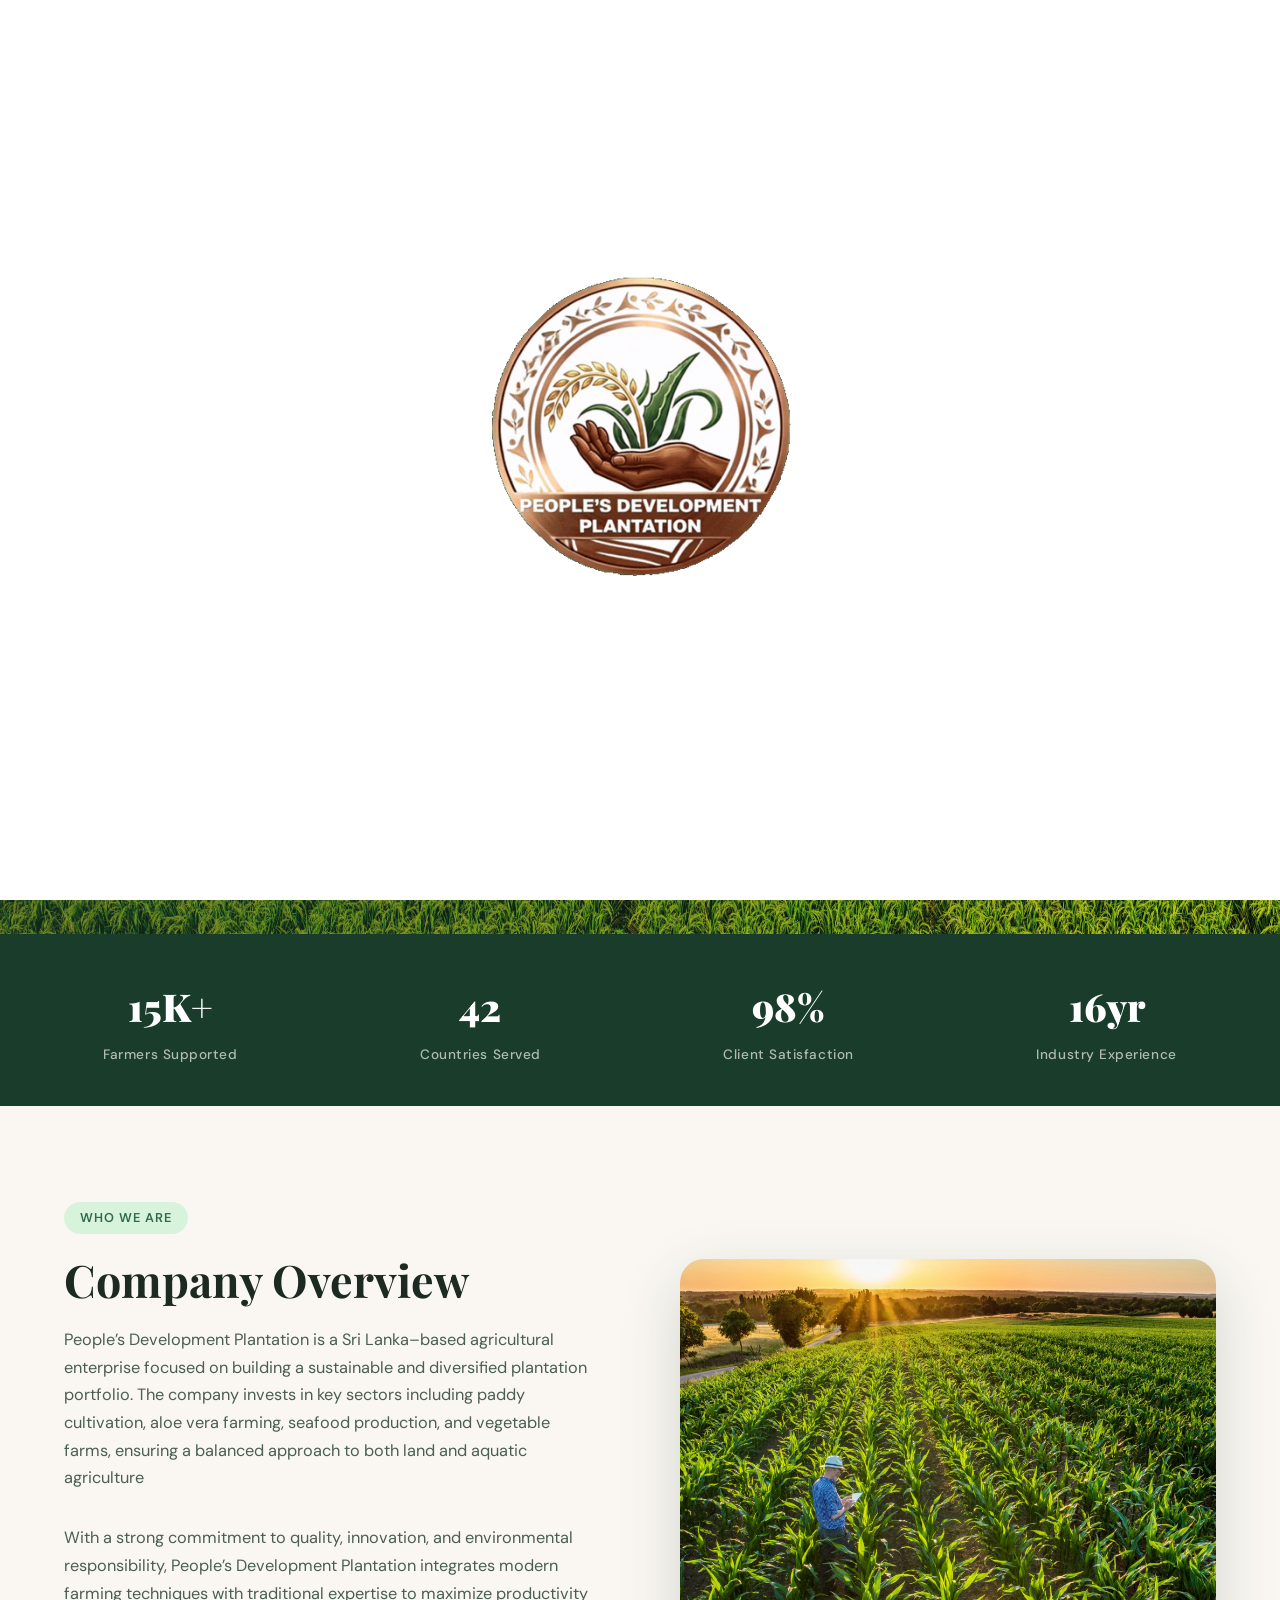
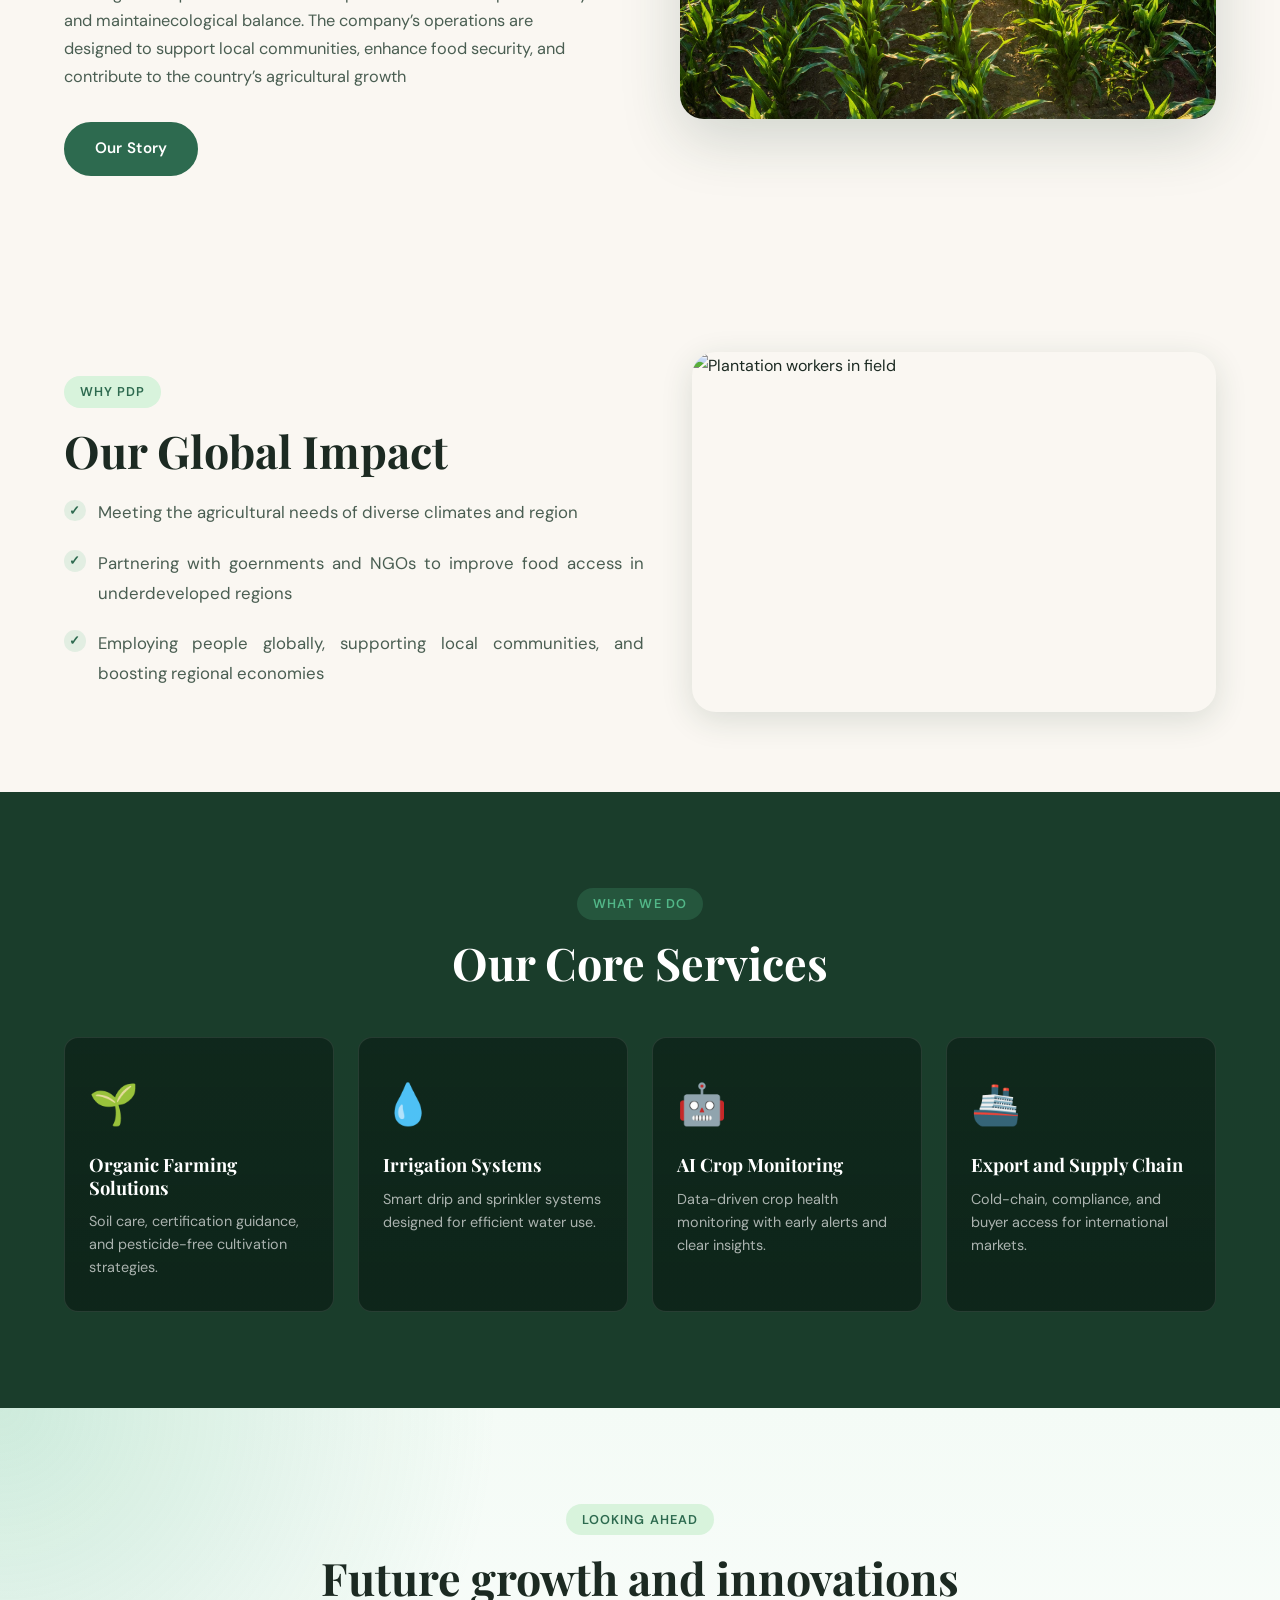
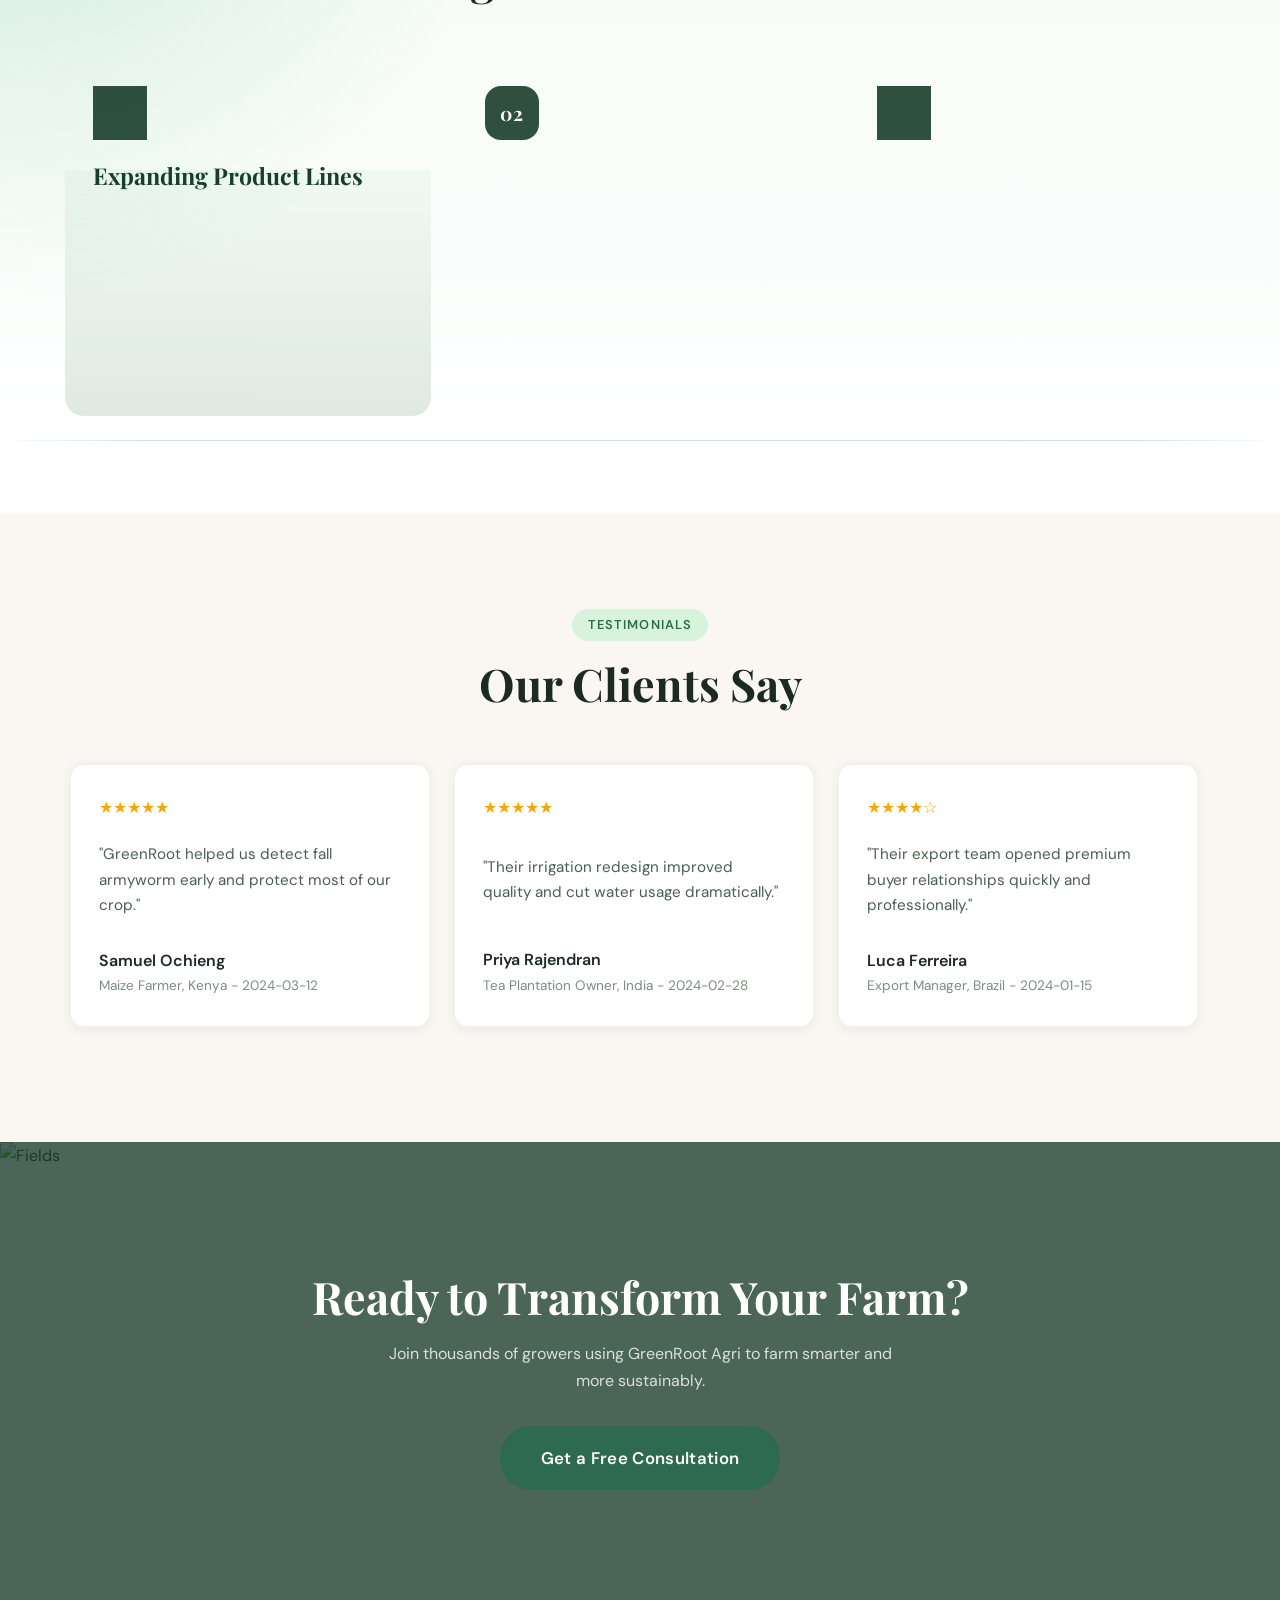
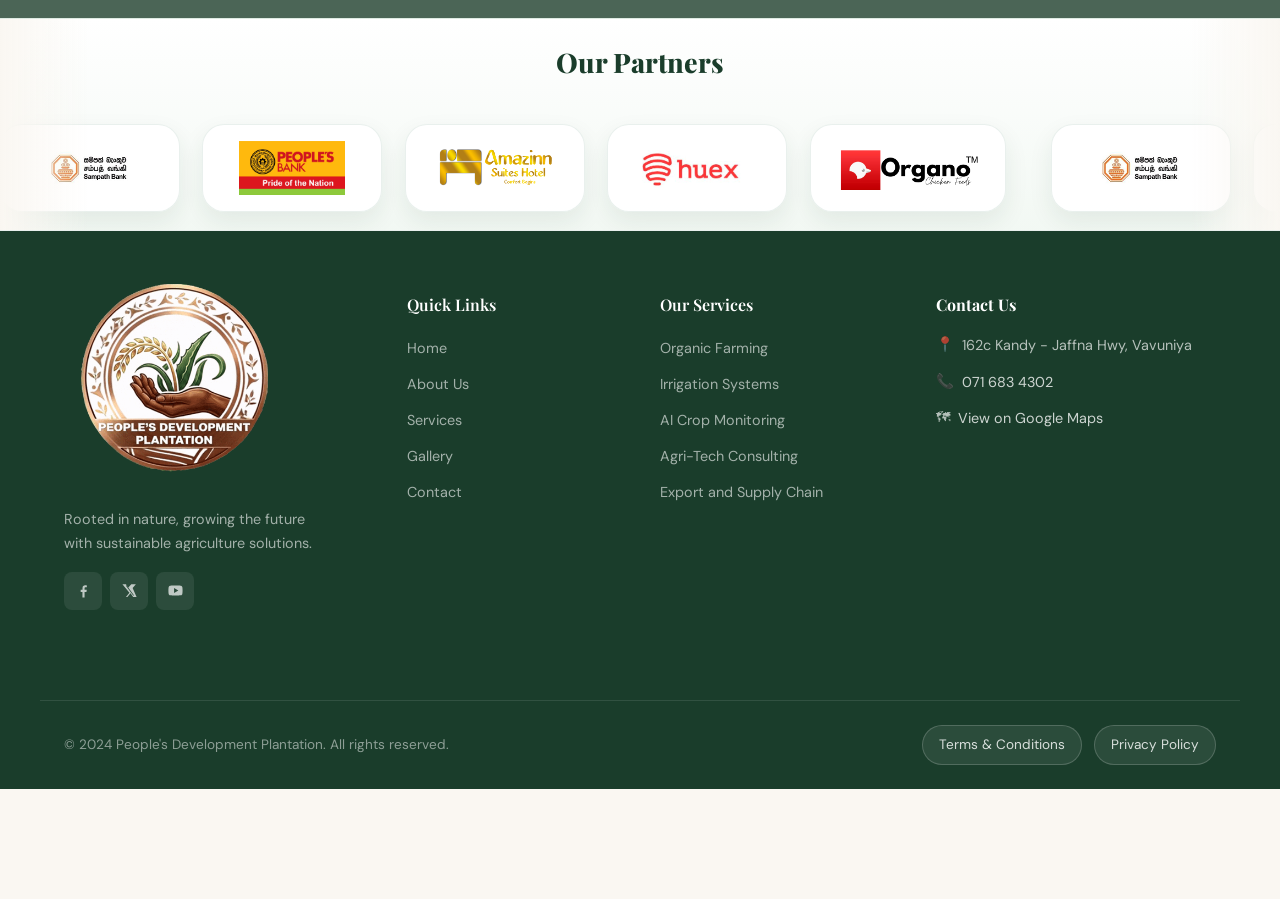
==== commit 8e500378: "a5" ====
--- a/index.html
+++ b/index.html
@@ -45,7 +45,7 @@
       <div class="hero-content">
         <!-- <p class="hero-eyebrow">Est. 2008 | Sustainable Agriculture</p> -->
         <h1 class="hero-title">People's <span class="hero-highlight">Development</span><br>Plantation</h1>
-        <p class="hero-sub"> supports farmers with modern technology, organic solutions, and reliable export networks.</p>
+        <p class="hero-sub"> Innovating for Sustainable Agriculture</p>
         <div class="hero-btns">
           <a class="btn btn-primary" href="services.html">Explore Services</a>
           <a class="btn btn-outline" href="contact.html">Contact Us</a>
@@ -67,8 +67,10 @@
     <section class="welcome container">
       <div class="welcome-text fade-in">
         <span class="section-tag">Who We Are</span>
-        <h2>Agriculture Reimagined for the Modern Age</h2>
-        <p>People's Development Plantation combines field knowledge, smart plantation planning, and sustainable farming methods to help estates and grower communities improve quality, productivity, and long-term resilience.</p>
+        <h2>Company Overview</h2>
+        <p>People’s Development Plantation is a Sri Lanka–based agricultural enterprise focused on building a sustainable and diversified plantation portfolio. The company invests in key sectors including paddy cultivation, aloe vera farming, seafood production, and vegetable farms, ensuring a balanced approach to both land and aquatic agriculture</p>
+        <p>With a strong commitment to quality, innovation, and environmental 
+responsibility, People’s Development Plantation integrates modern farming techniques with traditional expertise to maximize productivity and maintainecological balance. The company’s operations are designed to support local communities, enhance food security, and contribute to the country’s agricultural growth</p>
         <a class="btn btn-primary" href="about.html">Our Story</a>
       </div>
       <div class="welcome-img fade-in delay-1">
@@ -81,9 +83,12 @@
       <div class="container editorial-layout">
         <div class="editorial-copy fade-in">
           <span class="section-tag">Why PDP</span>
-          <h2>Built for Productive and Responsible Plantations</h2>
-          <p>People's Development Plantation works with a clear belief that strong plantation performance should never come at the expense of the land or the people who depend on it. Our focus is on building stable agricultural systems that improve quality, increase field efficiency, and create long-term commercial value.</p>
-          <p>That means better planning for cultivation cycles, stronger water management, careful crop monitoring, and cleaner post-harvest handling. Instead of short-term fixes, we help shape plantation operations that remain practical, disciplined, and sustainable over time.</p>
+          <h2>Our Global Impact</h2>
+          <ul class="impact-list">
+            <li>Meeting the agricultural needs of diverse climates and region</li>
+            <li>Partnering with goernments and NGOs to improve food access in underdeveloped regions</li>
+            <li>Employing people globally, supporting local communities, and boosting regional economies</li>
+          </ul>
         </div>
         <div class="editorial-media fade-in delay-1">
           <img src="https://images.unsplash.com/photo-1501004318641-b39e6451bec6?w=1200&q=80" alt="Plantation workers in field">
@@ -122,7 +127,34 @@
       </div>
     </section>
 
-    <section class="content-band content-band-soft">
+    <section class="growth-innovation">
+      <div class="container">
+        <div class="section-header fade-in">
+          <span class="section-tag">Looking Ahead</span>
+          <h2>Future growth and innovations</h2>
+        </div>
+        <div class="growth-grid">
+          <div class="growth-arrow fade-in" aria-hidden="true"><span></span></div>
+          <div class="growth-card fade-in">
+            <span class="growth-step">01</span>
+            <h3>Expanding Product Lines</h3>
+            <p>We are continuously expanding our product lines by introducing new agricultural and aquaculture products to meet growing market needs and improve value for our customers.</p>
+          </div>
+          <div class="growth-card fade-in delay-1">
+            <span class="growth-step">02</span>
+            <h3>Research and Development</h3>
+            <p>We focus on research and development to improve farming methods, enhance productivity, and introduce innovative and sustainable agricultural and aquaculture solutions.</p>
+          </div>
+          <div class="growth-card fade-in delay-2">
+            <span class="growth-step">03</span>
+            <h3>Global Expansion Plans</h3>
+            <p>We aim to expand globally by reaching new markets, building international partnerships, and sharing our high-quality agricultural and aquaculture products worldwide</p>
+          </div>
+        </div>
+      </div>
+    </section>
+
+    <!-- <section class="content-band content-band-soft">
       <div class="container editorial-layout editorial-layout-reverse">
         <div class="editorial-media fade-in">
           <img src="https://images.unsplash.com/photo-1464226184884-fa280b87c399?w=1200&q=80" alt="Farmer reviewing crop growth">
@@ -134,7 +166,7 @@
           <p>Once a direction is agreed, we support implementation in a structured way through technical guidance, monitoring, and performance follow-up. This step-by-step approach helps teams adopt improvements with confidence and keeps results measurable across seasons.</p>
         </div>
       </div>
-    </section>
+    </section> -->
 
     <section class="testimonials-section container">
       <div class="section-header">
@@ -174,6 +206,26 @@
     </section>
   </main>
 
+  <section class="partner-divider" aria-label="Partner logos">
+    <h2 class="partner-heading">Our Partners</h2><br>
+    <div class="partner-divider-track">
+      <div class="partner-divider-group">
+        <div class="partner-logo-item"><img src="images/sampath bank.png" alt="Sampath Bank"></div>
+        <div class="partner-logo-item"><img src="images/peoples bank.jpg" alt="People's Bank"></div>
+        <div class="partner-logo-item"><img src="images/Amazinn.png" alt="Amazinn"></div>
+        <div class="partner-logo-item"><img src="images/huex.png" alt="Huex"></div>
+        <div class="partner-logo-item"><img src="images/organo.png" alt="Organo"></div>
+      </div>
+      <div class="partner-divider-group" aria-hidden="true">
+        <div class="partner-logo-item"><img src="images/sampath bank.png" alt=""></div>
+        <div class="partner-logo-item"><img src="images/peoples bank.jpg" alt=""></div>
+        <div class="partner-logo-item"><img src="images/Amazinn.png" alt=""></div>
+        <div class="partner-logo-item"><img src="images/huex.png" alt=""></div>
+        <div class="partner-logo-item"><img src="images/organo.png" alt=""></div>
+      </div>
+    </div>
+  </section>
+
   <footer id="main-footer">
     <div class="footer-top container">
       <div class="footer-brand">
@@ -212,13 +264,17 @@
           <li><a href="services.html">Export and Supply Chain</a></li>
         </ul>
       </div>
-      <div class="footer-map">
-        <h4>Find Us</h4>
-        <iframe src="https://www.google.com/maps/embed?pb=!1m18!1m12!1m3!1d3960.7985085714384!2d79.8550!3d6.9271!2m3!1f0!2f0!3f0!3m2!1i1024!2i768!4f13.1!3m3!1m2!1s0x3ae259251b6b3beb%3A0x46cedc44b90b7b5a!2sColombo%207%2C%20Sri%20Lanka!5e0!3m2!1sen!2sus!4v1" width="100%" height="140" style="border:0;border-radius:10px;opacity:0.85;" loading="lazy"></iframe>
+      <div class="footer-contact">
+        <h3>Contact Us</h3>
+        <div class="footer-contact-list">
+          <p><span aria-hidden="true">&#128205;</span> 162c Kandy - Jaffna Hwy, Vavuniya</p>
+          <p><span aria-hidden="true">&#128222;</span> <a href="tel:+94716834302">071 683 4302</a></p>
+          <p><span aria-hidden="true">&#128506;</span> <a href="https://maps.app.goo.gl/ik3ykV5mkJsR7PHg8" target="_blank" rel="noopener noreferrer">View on Google Maps</a></p>
+        </div>
       </div>
     </div>
     <div class="footer-bottom container">
-      <p>&copy; 2026 People's Development Plantation. <span class="footer-copy-break">All rights reserved.</span></p>
+      <p>&copy; 2024 People's Development Plantation. <span class="footer-copy-break">All rights reserved.</span></p>
       <div class="footer-legal">
         <a href="#" onclick="return openModal('terms')">Terms & Conditions</a>
         <a href="#" onclick="return openModal('privacy')">Privacy Policy</a>
@@ -226,7 +282,7 @@
     </div>
   </footer>
 
-  <a href="https://wa.me/94112345678" class="whatsapp-float" target="_blank" rel="noopener noreferrer" aria-label="Chat on WhatsApp">
+  <a href="https://wa.me/94716834302" class="whatsapp-float" target="_blank" rel="noopener noreferrer" aria-label="Chat on WhatsApp">
     <svg viewBox="0 0 24 24" aria-hidden="true"><path d="M20 3.9A11.8 11.8 0 0 0 12 .8C5.9.8 1 5.7 1 11.8c0 1.9.5 3.8 1.5 5.4L1 23.2l6.2-1.6a11 11 0 0 0 4.8 1.1h.1c6.1 0 11-4.9 11-11 0-2.9-1.1-5.6-3.1-7.8zm-8 16.9h-.1a9 9 0 0 1-4.6-1.3l-.3-.2-3.7 1 1-3.6-.2-.4a9 9 0 1 1 8 4.5zm5-6.7c-.3-.1-1.7-.8-2-.9-.3-.1-.5-.1-.7.1l-.9 1c-.2.2-.4.2-.7.1-1.9-1-3.2-2.7-3.5-3.2-.2-.3 0-.5.1-.7l.7-.8.2-.4c.1-.1.1-.4 0-.5l-.9-2.1c-.2-.4-.5-.4-.7-.4h-.6c-.2 0-.5.1-.7.4-.8.7-1.2 1.7-1.2 2.8 0 .3.1.7.2 1 .6 2 1.8 3.8 3.4 5.2.5.5 1.1.9 1.7 1.3 1 .5 2.1.9 3.3 1 .7.1 1.5 0 2.1-.4.5-.3 1.3-1.2 1.4-1.8.1-.6.1-1.2 0-1.4-.1-.2-.3-.3-.6-.4z"/></svg>
   </a>
 
--- a/style.css
+++ b/style.css
@@ -45,7 +45,7 @@
   display: flex;
   align-items: center;
   justify-content: center;
-  background: var(--cream);
+  background: white;
   transition: opacity .100s ease, visibility .100s ease;
 }
 .preloader.hidden {
@@ -65,7 +65,7 @@
   object-fit: contain;
 }
 .preloader-text {
-  color: var(--green-deep);
+  color: white;
   font-size: .95rem;
   font-weight: 600;
   letter-spacing: .08em;
@@ -178,6 +178,44 @@
 .editorial-copy p:last-child {
   margin-bottom: 0;
 }
+.research-card {
+  display: flex;
+  flex-direction: column;
+  gap: 1.75rem;
+  margin-top: 1rem;
+}
+.research-card .research-item h4 {
+  margin-bottom: .6rem;
+}
+.impact-list {
+  display: flex;
+  flex-direction: column;
+  gap: clamp(0.75rem, 2vw, 1.25rem);
+}
+.impact-list li {
+  position: relative;
+  padding-left: 2.1rem;
+  color: var(--text-mid);
+  font-size: clamp(0.9rem, 1.5vw, 1.05rem);
+  line-height: 1.8;
+  text-align: justify;
+}
+.impact-list li::before {
+  content: '\2713';
+  position: absolute;
+  left: 0;
+  top: .15rem;
+  width: 1.35rem;
+  height: 1.35rem;
+  border-radius: 50%;
+  background: rgba(82,183,136,.14);
+  color: var(--green-mid);
+  display: flex;
+  align-items: center;
+  justify-content: center;
+  font-size: .82rem;
+  font-weight: 700;
+}
 .editorial-media img {
   width: 100%;
   min-height: 360px;
@@ -530,6 +568,191 @@
   color: rgba(255,255,255,.65);
   font-size: .9rem;
   line-height: 1.6;
+}
+
+.growth-innovation {
+  position: relative;
+  padding: 6rem 1.5rem;
+  background:
+    radial-gradient(circle at top left, rgba(82,183,136,.24), transparent 34%),
+    linear-gradient(180deg, #f4fbf6 0%, #ffffff 100%);
+  overflow: hidden;
+}
+.growth-innovation::after {
+  content: '';
+  position: absolute;
+  left: 0;
+  right: 0;
+  bottom: 4.5rem;
+  height: 1px;
+  background: linear-gradient(90deg, transparent 0%, rgba(45,106,79,.22) 12%, rgba(45,106,79,.22) 88%, transparent 100%);
+}
+.growth-grid {
+  position: relative;
+  display: grid;
+  grid-template-columns: repeat(3, minmax(0, 1fr));
+  gap: 1.5rem;
+  align-items: end;
+  isolation: isolate;
+}
+.growth-arrow {
+  display: none;
+}
+.growth-arrow::before {
+  content: '';
+  position: absolute;
+  left: 5%;
+  bottom: 8%;
+  width: 82%;
+  height: 12px;
+  border-radius: 999px;
+  background: linear-gradient(90deg, rgba(244,211,94,.18) 0%, #f4d35e 20%, #ffd84d 62%, #fff2a6 100%);
+  box-shadow: 0 0 20px rgba(244,211,94,.38);
+  transform-origin: left center;
+  transform: scaleX(0) rotate(-30deg);
+  transition: transform 1.4s cubic-bezier(.22,1,.36,1);
+}
+.growth-arrow::after {
+  content: '';
+  position: absolute;
+  top: 5%;
+  right: 6%;
+  width: 42px;
+  height: 42px;
+  border-top: 11px solid #ffd84d;
+  border-right: 11px solid #ffd84d;
+  filter: drop-shadow(0 0 12px rgba(244,211,94,.48));
+  opacity: 0;
+  transform: translate(-24px, 24px) scale(.28) rotate(4deg);
+  transition:
+    opacity .3s ease 1.05s,
+    transform .52s cubic-bezier(.22,1,.36,1) 1.05s;
+}
+.growth-arrow span {
+  position: absolute;
+  left: 7%;
+  bottom: 9.5%;
+  width: 18px;
+  height: 18px;
+  border-radius: 50%;
+  background: radial-gradient(circle at 35% 35%, #fff8c9 0%, #ffd84d 55%, #f0bd20 100%);
+  box-shadow: 0 0 0 8px rgba(255,216,77,.12), 0 0 18px rgba(255,216,77,.55);
+  opacity: 0;
+  transform: translate3d(0, 0, 0) scale(.6);
+}
+.growth-arrow.visible::before {
+  transform: scaleX(1) rotate(-30deg);
+}
+.growth-arrow.visible::after {
+  opacity: 1;
+  transform: translate(0, 0) scale(1) rotate(0deg);
+}
+.growth-arrow.visible span {
+  opacity: 1;
+  animation: arrowPulse .85s ease .15s 1, arrowTravel 1.45s cubic-bezier(.22,1,.36,1) .12s forwards;
+}
+.growth-card {
+  position: relative;
+  display: flex;
+  flex-direction: column;
+  justify-content: flex-start;
+  min-height: 300px;
+  padding: 2rem 1.75rem;
+  border-radius: 28px 28px 20px 20px;
+  background:
+    linear-gradient(180deg, rgba(255,255,255,.96) 0%, rgba(216,243,220,.76) 100%);
+  border: 1px solid rgba(45,106,79,.12);
+  box-shadow: 0 18px 45px rgba(26,61,43,.1);
+  overflow: hidden;
+  transition: transform .45s ease, box-shadow .45s ease;
+  animation: growthLift 1.1s ease both;
+}
+.growth-card::before {
+  content: '';
+  position: absolute;
+  inset: auto 0 0 0;
+  height: 68%;
+  background: linear-gradient(180deg, rgba(82,183,136,.06) 0%, rgba(45,106,79,.14) 100%);
+  transform-origin: bottom;
+  animation: growthFill 1.5s ease both;
+}
+.growth-card > * {
+  position: relative;
+  z-index: 1;
+}
+.growth-card {
+  min-height: 360px;
+  z-index: 2;
+}
+.growth-card:hover {
+  transform: translateY(-8px);
+  box-shadow: 0 24px 60px rgba(26,61,43,.16);
+}
+.growth-step {
+  display: inline-flex;
+  align-items: center;
+  justify-content: center;
+  width: 54px;
+  height: 54px;
+  margin-bottom: 1.35rem;
+  border-radius: 16px;
+  background: rgba(26,61,43,.9);
+  color: var(--white);
+  font-family: 'Playfair Display', serif;
+  font-size: 1.2rem;
+  font-weight: 700;
+  letter-spacing: .04em;
+}
+.growth-card h3 {
+  margin-bottom: 1rem;
+  color: var(--green-deep);
+  font-size: clamp(1.15rem, 2vw, 1.45rem);
+}
+.growth-card p {
+  color: black;
+  font-size: .98rem;
+  line-height: 1.9;
+  max-width: 24ch;
+}
+@keyframes growthLift {
+  from {
+    opacity: 0;
+    transform: translateY(42px) scale(.96);
+  }
+  to {
+    opacity: 1;
+    transform: translateY(0) scale(1);
+  }
+}
+@keyframes growthFill {
+  from {
+    transform: scaleY(.1);
+    opacity: .15;
+  }
+  to {
+    transform: scaleY(1);
+    opacity: 1;
+  }
+}
+@keyframes arrowTravel {
+  0% {
+    transform: translate3d(0, 0, 0) scale(.6);
+  }
+  55% {
+    transform: translate3d(270px, -128px, 0) scale(.92);
+  }
+  100% {
+    transform: translate3d(500px, -250px, 0) scale(.72);
+  }
+}
+@keyframes arrowPulse {
+  0%,
+  100% {
+    box-shadow: 0 0 0 8px rgba(255,216,77,.12), 0 0 18px rgba(255,216,77,.55);
+  }
+  50% {
+    box-shadow: 0 0 0 14px rgba(255,216,77,.08), 0 0 26px rgba(255,216,77,.72);
+  }
 }
 
 /* ═══════════════════════ TESTIMONIALS ═══════════════════════ */
@@ -723,6 +946,32 @@
   margin-bottom: 1rem;
   font-size: .98rem;
 }
+.intro-innovation {
+  margin-top: 1.75rem;
+}
+.intro-innovation h3 {
+  margin-bottom: 1rem;
+  color: var(--green-deep);
+  font-size: 1.05rem;
+}
+.intro-innovation-list {
+  display: flex;
+  flex-wrap: wrap;
+  gap: .75rem;
+}
+.intro-innovation-list span {
+  display: inline-flex;
+  align-items: center;
+  min-height: 42px;
+  padding: .75rem 1rem;
+  border-radius: 999px;
+  background: rgba(82,183,136,.12);
+  border: 1px solid rgba(45,106,79,.12);
+  color: var(--green-deep);
+  font-size: .9rem;
+  font-weight: 600;
+  line-height: 1.4;
+}
 
 .vision-mission {
   background: linear-gradient(180deg, rgba(216,243,220,.32) 0%, rgba(255,255,255,.92) 100%);
@@ -763,6 +1012,45 @@
 }
 .mission-list li span { flex-shrink: 0; margin-top: .1rem; }
 
+.sustainability-section {
+  padding: 5rem 1.5rem;
+  background: linear-gradient(180deg, rgba(255,255,255,.96) 0%, rgba(216,243,220,.24) 100%);
+}
+.sustainability-grid {
+  display: grid;
+  grid-template-columns: repeat(3, minmax(0, 1fr));
+  gap: 1.5rem;
+}
+.sustainability-card {
+  background: var(--white);
+  border: 1px solid rgba(45,106,79,.12);
+  border-radius: var(--radius-lg);
+  padding: 2rem 1.6rem;
+  box-shadow: var(--shadow-sm);
+  transition: var(--transition);
+  display: flex;
+  flex-direction: column;
+  align-items: center;
+  text-align: center;
+}
+.sustainability-card:hover {
+  transform: translateY(-4px);
+  box-shadow: var(--shadow-md);
+}
+.sustainability-icon {
+  font-size: 3rem;
+  margin-bottom: 1.2rem;
+  display: flex;
+  align-items: center;
+  justify-content: center;
+}
+.sustainability-card p {
+  color: var(--text-mid);
+  font-size: .98rem;
+  line-height: 1.85;
+  margin: 0;
+}
+
 .team-section {
   padding: 5rem 1.5rem;
 }
@@ -814,9 +1102,13 @@
   border-radius: var(--radius-lg);
   overflow: hidden;
   box-shadow: var(--shadow-sm);
+  border: 1px solid rgba(45,106,79,.08);
   transition: var(--transition);
 }
-.service-detail-card:hover { box-shadow: var(--shadow-md); }
+.service-detail-card:hover {
+  box-shadow: var(--shadow-md);
+  transform: translateY(-4px);
+}
 .service-detail-card.reverse { direction: rtl; }
 .service-detail-card.reverse > * { direction: ltr; }
 .svc-img-wrap img {
@@ -825,6 +1117,7 @@
 }
 .svc-body {
   padding: 2.5rem 2.5rem 2.5rem 0;
+  max-width: 540px;
 }
 .service-detail-card.reverse .svc-body {
   padding: 2.5rem 0 2.5rem 2.5rem;
@@ -836,9 +1129,50 @@
 .svc-body h3 { margin-bottom: .9rem; color: var(--green-deep); }
 .svc-body p {
   color: var(--text-mid);
-  margin-bottom: 1.2rem;
-  font-size: .97rem;
-  line-height: 1.75;
+  margin-bottom: 0;
+  font-size: 1rem;
+  line-height: 1.9;
+}
+.farms-operations {
+  padding: 5rem 1.5rem;
+  background: linear-gradient(180deg, rgba(244,251,246,.7) 0%, rgba(255,255,255,.98) 100%);
+}
+.farm-practices-grid {
+  display: grid;
+  grid-template-columns: repeat(3, minmax(0, 1fr));
+  gap: 2rem;
+  align-items: start;
+}
+.farm-practice-item {
+  padding: .5rem 0;
+}
+.farm-practice-item h3 {
+  display: inline-flex;
+  align-items: center;
+  gap: .6rem;
+  margin-bottom: 1rem;
+  color: var(--green-deep);
+  font-size: 1.15rem;
+}
+.farm-practice-item h3::before {
+  content: '\2713';
+  display: inline-flex;
+  align-items: center;
+  justify-content: center;
+  width: 1.4rem;
+  height: 1.4rem;
+  border-radius: 50%;
+  background: rgba(82,183,136,.14);
+  color: var(--green-mid);
+  font-size: .82rem;
+  font-weight: 700;
+  flex-shrink: 0;
+}
+.farm-practice-item p {
+  color: var(--text-mid);
+  font-size: .98rem;
+  line-height: 1.9;
+  margin: 0;
 }
 .svc-body ul {
   display: flex;
@@ -1003,8 +1337,30 @@
   flex-shrink: 0;
 }
 .contact-item strong { display: block; font-size: .9rem; color: var(--text-dark); margin-bottom: .1rem; }
-.contact-item span { color: var(--text-mid); font-size: .9rem; }
-.map-embed { border-radius: var(--radius); overflow: hidden; box-shadow: var(--shadow-sm); }
+.contact-item span,
+.contact-item a {
+  color: var(--text-mid);
+  font-size: .9rem;
+  line-height: 1.6;
+}
+.contact-item a {
+  font-weight: 700;
+  transition: var(--transition);
+}
+.contact-item a:hover {
+  color: var(--green-mid);
+}
+.map-embed {
+  border-radius: var(--radius);
+  overflow: hidden;
+  box-shadow: var(--shadow-sm);
+}
+.map-embed iframe {
+  display: block;
+  width: 100%;
+  height: clamp(260px, 34vw, 450px);
+  border: 0;
+}
 
 .contact-form-wrap {
   background: var(--white);
@@ -1183,14 +1539,98 @@
 }
 
 /* ═══════════════════════ FOOTER ═══════════════════════ */
+.partner-divider {
+  position: relative;
+  padding: 1.65rem 0 1.15rem;
+  background: linear-gradient(180deg, rgba(255,255,255,.98) 0%, rgba(242,248,243,.98) 100%);
+  border-top: 1px solid rgba(45,106,79,.1);
+  border-bottom: 1px solid rgba(45,106,79,.1);
+  overflow: hidden;
+}
+.partner-heading {
+  position: relative;
+  z-index: 3;
+  margin: 0 1.5rem 1.15rem;
+  color: var(--green-deep);
+  font-size: clamp(1.45rem, 2.1vw, 2.1rem);
+  font-weight: 800;
+  line-height: 1.2;
+  text-align: center;
+}
+.partner-divider::before,
+.partner-divider::after {
+  content: '';
+  position: absolute;
+  top: 0;
+  bottom: 0;
+  width: 90px;
+  z-index: 2;
+  pointer-events: none;
+}
+.partner-divider::before {
+  left: 0;
+  background: linear-gradient(90deg, rgba(250,247,242,1) 0%, rgba(250,247,242,0) 100%);
+}
+.partner-divider::after {
+  right: 0;
+  background: linear-gradient(270deg, rgba(250,247,242,1) 0%, rgba(250,247,242,0) 100%);
+}
+.partner-divider-track {
+  display: flex;
+  width: max-content;
+  align-items: center;
+  gap: 1.4rem;
+  animation: partnerMarquee 15s linear infinite;
+  will-change: transform;
+}
+.partner-divider-group {
+  display: flex;
+  align-items: center;
+  gap: 1.4rem;
+  padding-right: 1.4rem;
+}
+.partner-logo-item {
+  display: flex;
+  align-items: center;
+  justify-content: center;
+  min-width: 180px;
+  height: 88px;
+  padding: 1rem 1.4rem;
+  border-radius: 22px;
+  background: rgba(255,255,255,.92);
+  border: 1px solid rgba(45,106,79,.1);
+  box-shadow: 0 10px 24px rgba(26,61,43,.08);
+  animation: partnerTilt 5.2s ease-in-out infinite;
+}
+.partner-logo-item:nth-child(2n) {
+  animation-delay: .6s;
+}
+.partner-logo-item:nth-child(3n) {
+  animation-delay: 1.1s;
+}
+.partner-logo-item img {
+  width: 100%;
+  height: 100%;
+  object-fit: contain;
+  filter: saturate(1.02) contrast(1.02);
+}
+@keyframes partnerMarquee {
+  from { transform: translateX(-50%); }
+  to { transform: translateX(0); }
+}
+@keyframes partnerTilt {
+  0%, 100% { transform: rotate(-1.2deg) translateY(0); }
+  50% { transform: rotate(1.2deg) translateY(-4px); }
+}
+
 #main-footer {
   background: var(--green-deep);
   color: var(--white);
 }
 .footer-top {
   display: grid;
-  grid-template-columns: 1.4fr 1fr 1fr 1.2fr;
-  gap: 3rem;
+  grid-template-columns: 1.35fr .95fr 1.05fr 1.25fr;
+  gap: 2.5rem;
   padding: 4rem 1.5rem;
 }
 .footer-brand {
@@ -1431,7 +1871,7 @@
 /* ═══════════════════════ RESPONSIVE ═══════════════════════ */
 @media (max-width: 1024px) {
   .footer-top { grid-template-columns: 1fr 1fr; }
-  .footer-map { grid-column: 1 / -1; }
+  .footer-contact { grid-column: 1 / -1; }
   .editorial-layout,
   .editorial-layout-reverse {
     grid-template-columns: 1fr;
@@ -1564,16 +2004,37 @@
     margin-right: auto;
   }
   .svc-body ul,
-  .mission-list {
+  .mission-list,
+  .impact-list {
     align-items: center;
   }
   .svc-body ul li,
-  .mission-list li {
+  .mission-list li,
+  .impact-list li {
     text-align: center;
   }
   .svc-body ul li::before {
     position: static;
     margin-right: .45rem;
+  }
+  .impact-list {
+    gap: 1.5rem;
+  }
+  .impact-list li {
+    padding-left: 0;
+    padding-top: 0;
+    font-size: 0.95rem;
+    text-align: justify;
+    display: flex;
+    align-items: flex-start;
+    gap: 0.6rem;
+  }
+  .impact-list li::before {
+    position: static;
+    margin-right: 0;
+    flex-shrink: 0;
+    width: 1.35rem;
+    height: 1.35rem;
   }
   .contact-item {
     flex-direction: column;
@@ -1593,6 +2054,26 @@
   .svc-img-wrap img {
     width: 100%;
   }
+  .growth-innovation {
+    padding-top: 4.5rem;
+    padding-bottom: 4.5rem;
+  }
+  .growth-innovation::after {
+    bottom: 3.5rem;
+  }
+  .growth-grid {
+    grid-template-columns: 1fr;
+    gap: 1rem;
+  }
+  .growth-arrow {
+    display: none;
+  }
+  .growth-card,
+  .growth-card:nth-child(1),
+  .growth-card:nth-child(2),
+  .growth-card:nth-child(3) {
+    min-height: 340px;
+  }
 
   .about-intro { grid-template-columns: 1fr; }
   .about-intro-img {
@@ -1602,6 +2083,7 @@
     order: 1;
   }
   .vision-mission .container { grid-template-columns: 1fr; }
+  .sustainability-grid { grid-template-columns: 1fr; }
   .editorial-layout-reverse .editorial-media {
     order: 2;
   }
@@ -1614,6 +2096,7 @@
   .svc-body { padding: 1.5rem; }
   .service-detail-card.reverse .svc-body { padding: 1.5rem; }
   .svc-img-wrap img { height: 220px; }
+  .farm-practices-grid { grid-template-columns: 1fr; gap: 1.5rem; }
 
   .contact-section { grid-template-columns: 1fr; }
   .contact-form-wrap {
@@ -1652,8 +2135,17 @@
     grid-template-columns: 1fr 1fr;
     gap: 2rem 1.25rem;
   }
+  .partner-divider::before,
+  .partner-divider::after {
+    width: 56px;
+  }
+  .partner-logo-item {
+    min-width: 150px;
+    height: 76px;
+    padding: .9rem 1.1rem;
+  }
   .footer-brand,
-  .footer-map {
+  .footer-contact {
     grid-column: 1 / -1;
   }
   .footer-links {
@@ -1738,6 +2230,27 @@
     right: .75rem;
     top: calc(var(--nav-h) + .45rem);
     padding: .85rem;
+  }
+  .partner-divider {
+    padding: 1.2rem 0 .9rem;
+  }
+  .partner-heading {
+    margin: 0 1rem .8rem;
+    font-size: 1.3rem;
+  }
+  .partner-divider::before,
+  .partner-divider::after {
+    width: 34px;
+  }
+  .partner-divider-track,
+  .partner-divider-group {
+    gap: .8rem;
+  }
+  .partner-logo-item {
+    min-width: 122px;
+    height: 64px;
+    padding: .7rem .85rem;
+    border-radius: 18px;
   }
   .stats-strip {
       flex-direction: row;
@@ -1751,6 +2264,10 @@
     padding-top: 3.5rem;
     padding-bottom: 3.5rem;
   }
+  .growth-innovation {
+    padding-top: 3.5rem;
+    padding-bottom: 3.5rem;
+  }
   .testimonials-section,
   .about-intro,
   .services-full,
@@ -1807,6 +2324,21 @@
     flex-direction: column;
     align-items: stretch;
   }
+  .growth-card {
+    padding: 1.6rem 1.2rem;
+    border-radius: 24px 24px 18px 18px;
+    min-height: 320px;
+  }
+  .growth-step {
+    width: 48px;
+    height: 48px;
+    font-size: 1.05rem;
+    margin-bottom: 1rem;
+  }
+  .growth-card p {
+    max-width: none;
+    font-size: .92rem;
+  }
   .hero-btns .btn {
     justify-content: center;
     width: 100%;
@@ -1876,7 +2408,7 @@
     gap: 1.75rem 1rem;
   }
   .footer-links h4,
-  .footer-map h4 {
+  .footer-contact h3 {
     margin-bottom: .9rem;
     font-size: .95rem;
   }
@@ -1915,3 +2447,166 @@
     font-size: .9rem;
   }
 }
+
+
+/* ═══════════════════════ FOOTER CONTACT CARD ═══════════════════════ */
+
+.footer-contact {
+  min-width: 0;
+}
+
+.footer-contact h3 {
+  color: var(--white);
+  font-size: 1rem;
+  margin-bottom: 1.25rem;
+}
+
+.footer-contact-list {
+  display: flex;
+  flex-direction: column;
+  gap: .8rem;
+}
+
+.footer-contact-list p {
+  display: flex;
+  align-items: flex-start;
+  gap: .55rem;
+  color: rgba(255,255,255,.68);
+  font-size: .9rem;
+  line-height: 1.65;
+  overflow-wrap: anywhere;
+}
+
+.footer-contact-list span {
+  flex: 0 0 auto;
+  line-height: 1.45;
+}
+
+.footer-contact-list a {
+  color: rgba(255,255,255,.78);
+  transition: var(--transition);
+}
+
+.footer-contact-list a:hover {
+  color: var(--green-light);
+}
+
+.footer-contact-item {
+  display: flex;
+  align-items: flex-start;
+  gap: .9rem;
+}
+
+.footer-contact-icon {
+  width: 42px;
+  height: 42px;
+  border-radius: 12px;
+  background: rgba(82,183,136,.15);
+  border: 1px solid rgba(82,183,136,.18);
+  display: flex;
+  align-items: center;
+  justify-content: center;
+  color: var(--green-light);
+  font-size: 1rem;
+  flex-shrink: 0;
+}
+
+.footer-contact-item strong {
+  display: block;
+  color: var(--white);
+  font-size: .9rem;
+  margin-bottom: .2rem;
+}
+
+.footer-contact-item span,
+.footer-contact-item a {
+  color: rgba(255,255,255,.68);
+  font-size: .9rem;
+  line-height: 1.7;
+  transition: var(--transition);
+}
+
+.footer-contact-item a:hover {
+  color: var(--green-light);
+}
+
+/* Opening Hours */
+
+.footer-hours {
+  margin-top: 1.5rem;
+}
+
+.footer-hours h4 {
+  color: var(--white);
+  margin-bottom: 1rem;
+  font-size: 1rem;
+}
+
+.footer-hours ul {
+  display: flex;
+  flex-direction: column;
+  gap: .55rem;
+}
+
+.footer-hours li {
+  display: flex;
+  justify-content: space-between;
+  align-items: center;
+  padding-bottom: .55rem;
+  border-bottom: 1px solid rgba(255,255,255,.06);
+}
+
+.footer-hours li span:first-child {
+  color: rgba(255,255,255,.78);
+  font-size: .88rem;
+  font-weight: 500;
+}
+
+.footer-hours li span:last-child {
+  color: rgba(255,255,255,.55);
+  font-size: .85rem;
+}
+
+.footer-hours li.closed span:last-child {
+  color: #f87171;
+  font-weight: 600;
+}
+
+/* Responsive */
+
+@media (max-width: 768px) {
+  .footer-contact {
+    padding: 0;
+    text-align: left;
+  }
+
+  .footer-hours li {
+    gap: 1rem;
+  }
+}
+
+@media (max-width: 480px) {
+  .footer-contact {
+    padding: 0;
+  }
+
+  .footer-contact h3 {
+    font-size: .95rem;
+  }
+
+  .footer-contact-item {
+    gap: .75rem;
+  }
+
+  .footer-contact-icon {
+    width: 38px;
+    height: 38px;
+    font-size: .9rem;
+  }
+
+  .footer-hours li {
+    flex-direction: column;
+    align-items: flex-start;
+    gap: .15rem;
+  }
+}
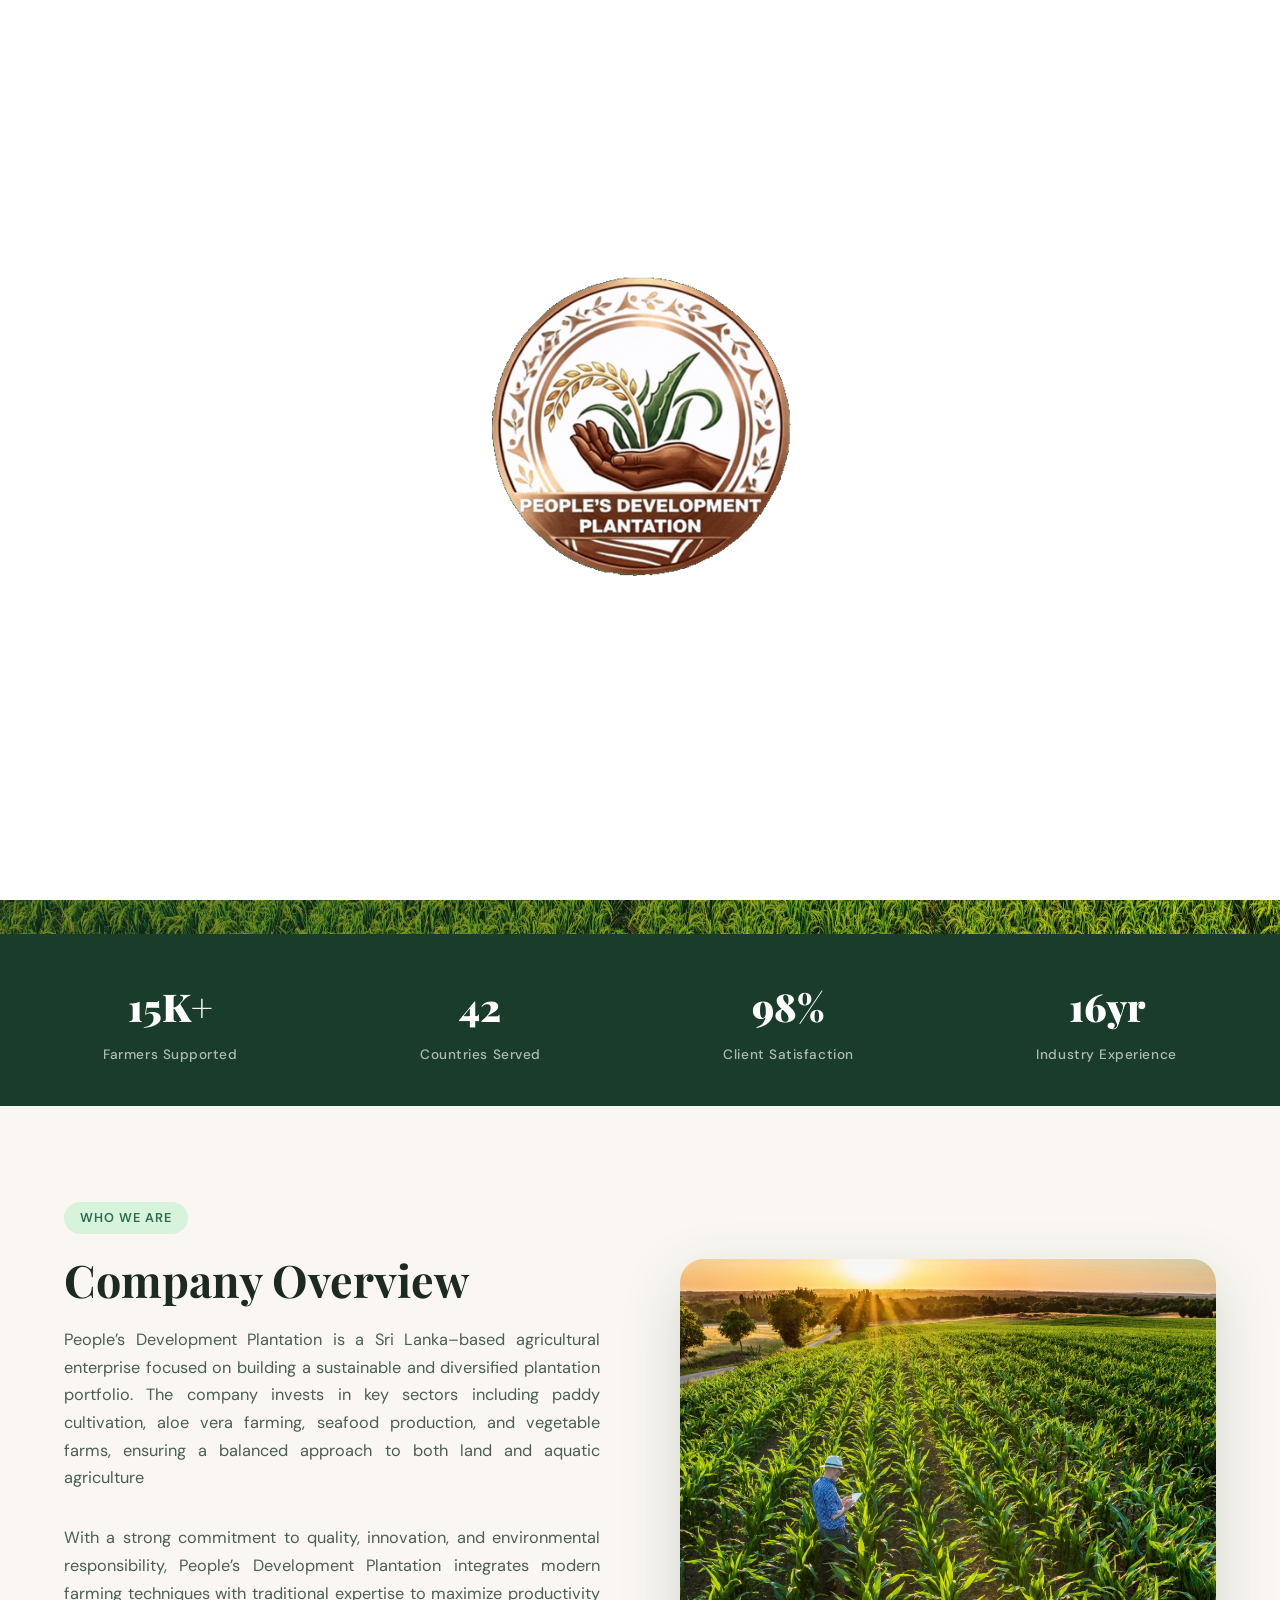
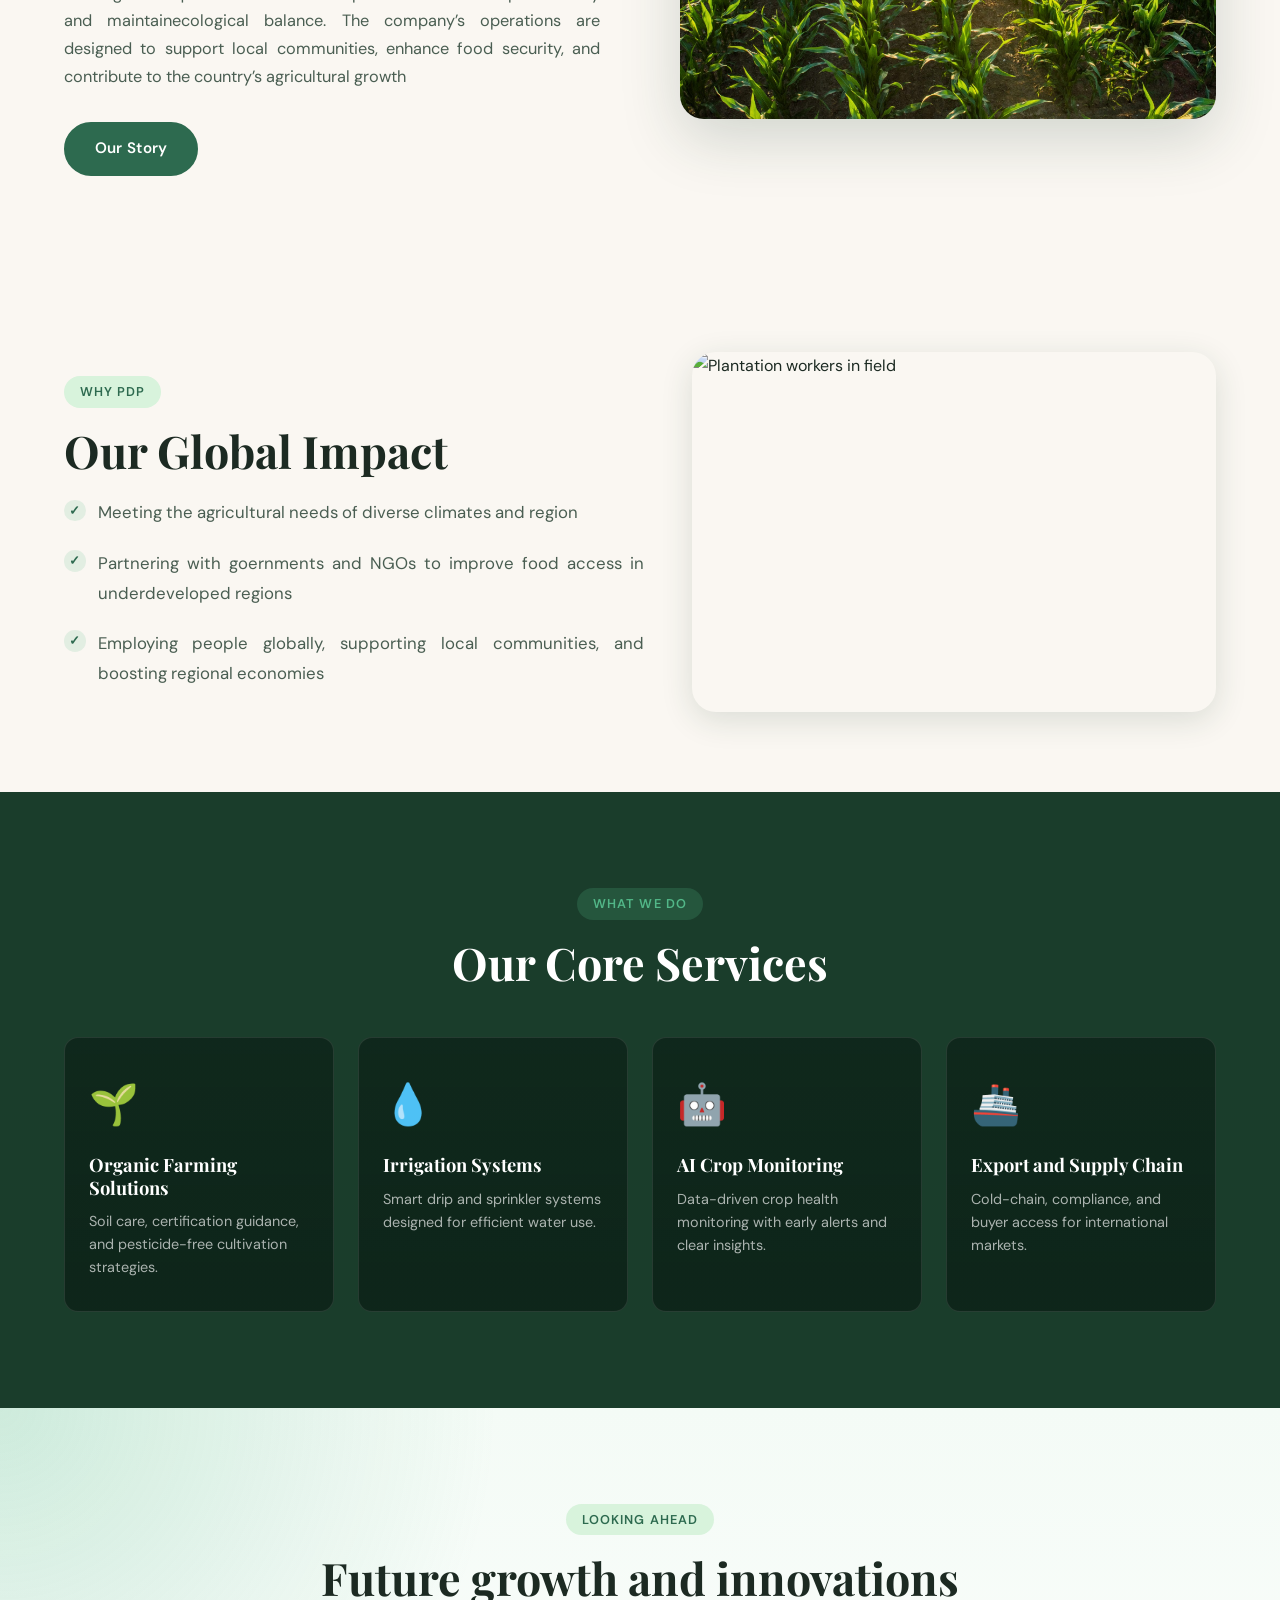
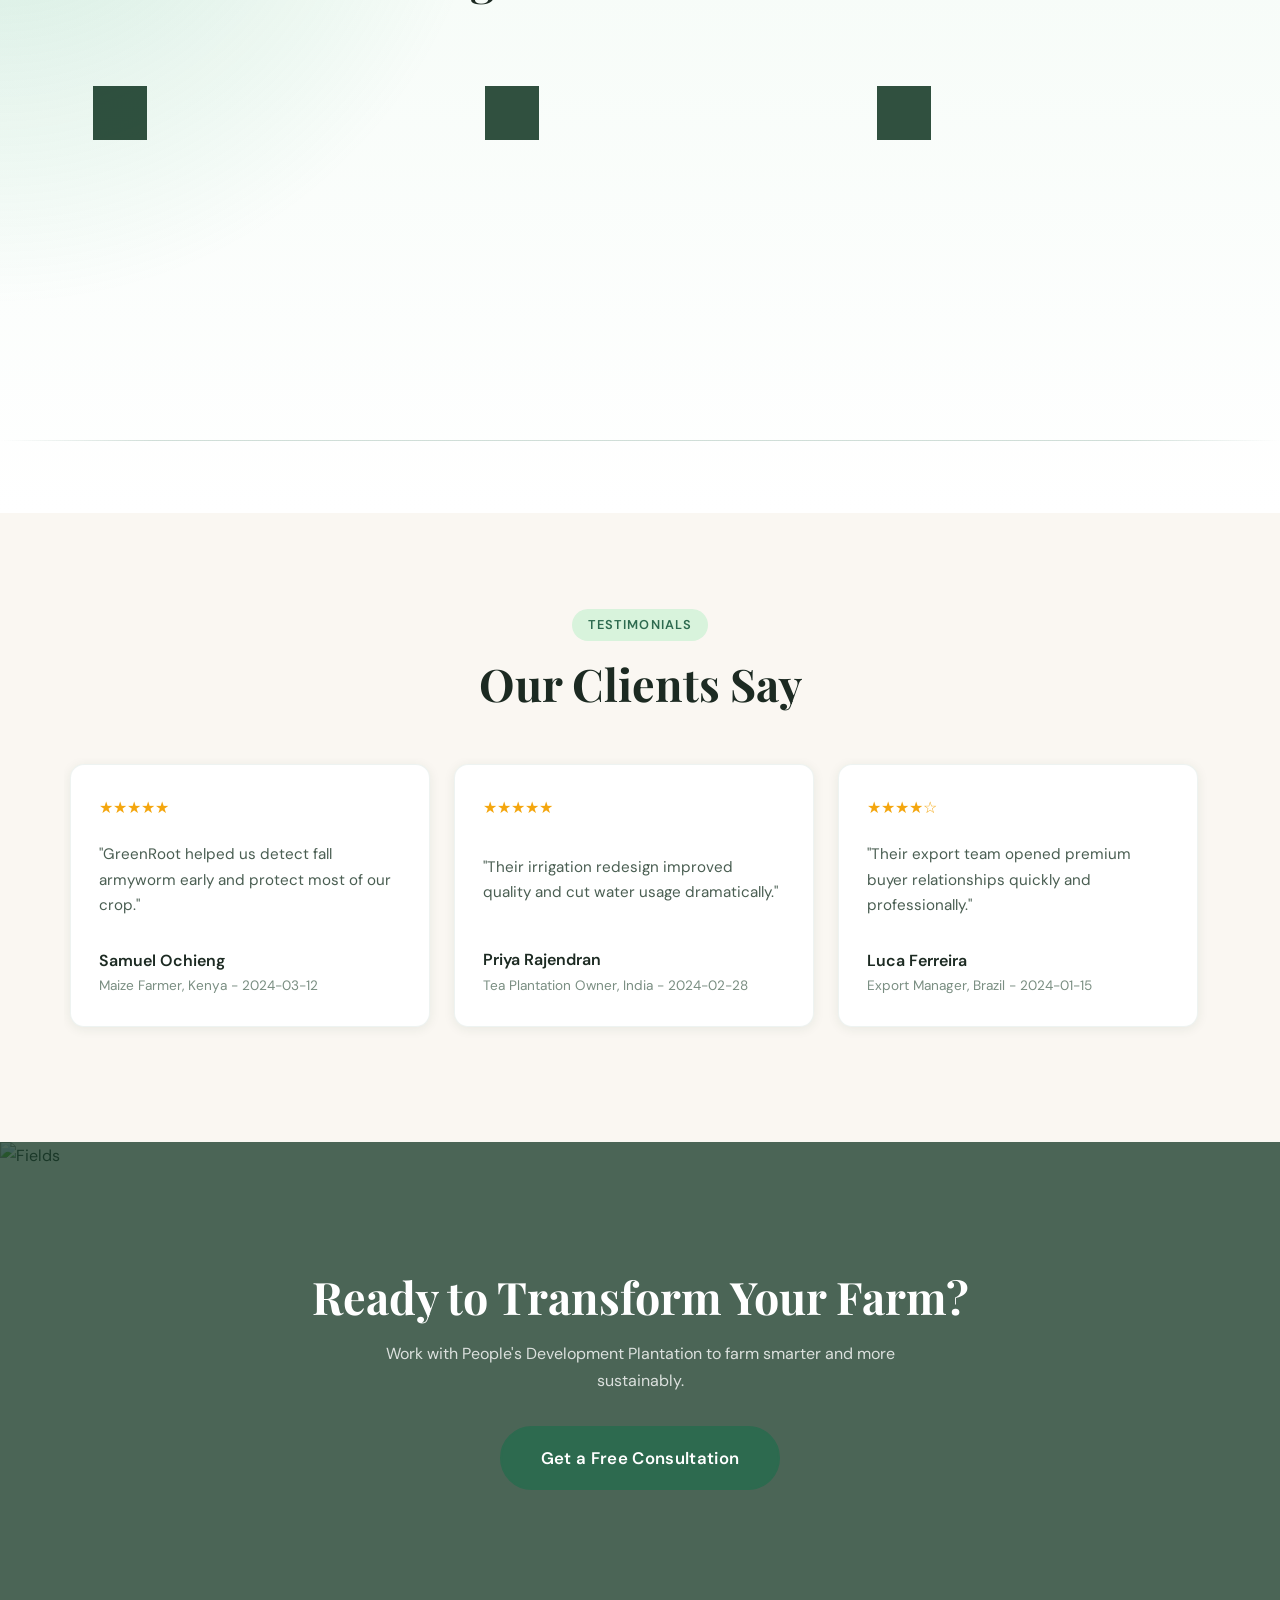
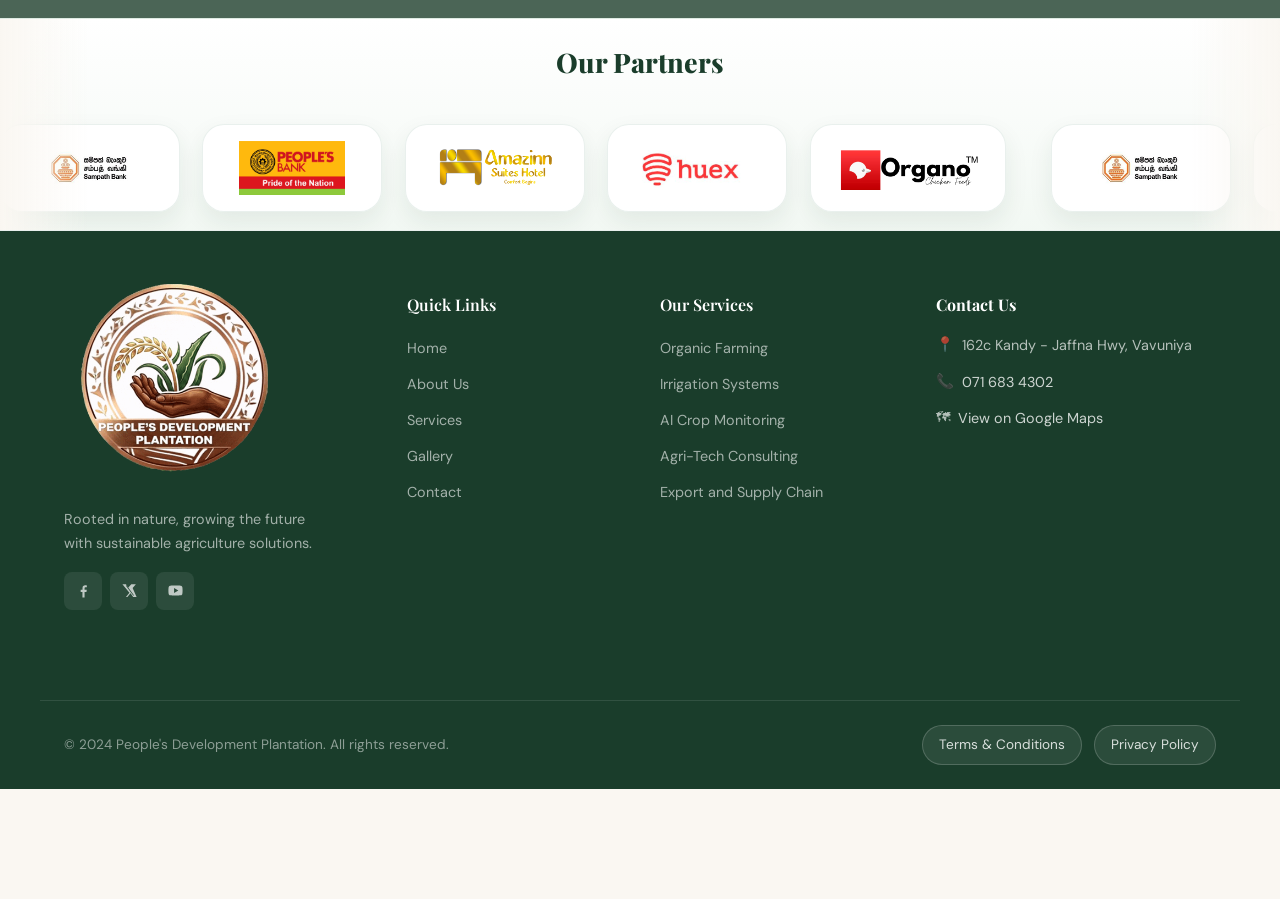
==== commit 743b2981: "a6" ====
--- a/index.html
+++ b/index.html
@@ -3,9 +3,51 @@
 <head>
   <meta charset="UTF-8">
   <meta name="viewport" content="width=device-width, initial-scale=1.0">
-  <title>People's Development Plantation | Home</title>
+  <title>People's Development Plantation | Sustainable Agriculture in Sri Lanka</title>
+  <meta name="description" content="People's Development Plantation is a Sri Lanka-based agricultural company focused on sustainable plantation management, paddy cultivation, aloe vera farming, seafood production, and vegetable farming.">
+  <meta name="robots" content="index, follow">
+  <meta name="author" content="People's Development Plantation">
+  <meta name="theme-color" content="#1a3d2b">
+  <meta property="og:locale" content="en_LK">
+  <meta property="og:type" content="website">
+  <meta property="og:site_name" content="People's Development Plantation">
+  <meta property="og:title" content="People's Development Plantation | Sustainable Agriculture in Sri Lanka">
+  <meta property="og:description" content="Discover sustainable plantation services, agricultural innovation, and diversified farming solutions from People's Development Plantation in Sri Lanka.">
+  <meta property="og:image" content="images/coverimage.jpeg">
+  <meta property="og:image:alt" content="People's Development Plantation plantation landscape">
+  <meta name="twitter:card" content="summary_large_image">
+  <meta name="twitter:title" content="People's Development Plantation | Sustainable Agriculture in Sri Lanka">
+  <meta name="twitter:description" content="Discover sustainable plantation services, agricultural innovation, and diversified farming solutions from People's Development Plantation in Sri Lanka.">
+  <meta name="twitter:image" content="images/coverimage.jpeg">
+  <script type="application/ld+json">
+    {
+      "@context": "https://schema.org",
+      "@graph": [
+        {
+          "@type": "Organization",
+          "name": "People's Development Plantation",
+          "description": "Sri Lanka-based plantation company focused on sustainable agriculture, diversified farming, and agricultural innovation.",
+          "logo": "images/pdplogo.jpeg",
+          "telephone": "+94 71 683 4302",
+          "address": {
+            "@type": "PostalAddress",
+            "streetAddress": "162c Kandy - Jaffna Hwy",
+            "addressLocality": "Vavuniya",
+            "addressCountry": "LK"
+          }
+        },
+        {
+          "@type": "WebSite",
+          "name": "People's Development Plantation",
+          "inLanguage": "en",
+          "description": "Sustainable plantation management and agricultural services in Sri Lanka."
+        }
+      ]
+    }
+  </script>
   <link rel="icon" type="image/png" href="images/pdplogo.jpeg">
   <link rel="preconnect" href="https://fonts.googleapis.com">
+  <link rel="preconnect" href="https://fonts.gstatic.com" crossorigin>
   <link href="https://fonts.googleapis.com/css2?family=Playfair+Display:wght@400;700;900&family=DM+Sans:wght@300;400;500;600&display=swap" rel="stylesheet">
   <link rel="stylesheet" href="style.css">
 </head>
@@ -68,8 +110,8 @@
       <div class="welcome-text fade-in">
         <span class="section-tag">Who We Are</span>
         <h2>Company Overview</h2>
-        <p>People’s Development Plantation is a Sri Lanka–based agricultural enterprise focused on building a sustainable and diversified plantation portfolio. The company invests in key sectors including paddy cultivation, aloe vera farming, seafood production, and vegetable farms, ensuring a balanced approach to both land and aquatic agriculture</p>
-        <p>With a strong commitment to quality, innovation, and environmental 
+        <p style="text-align: justify;">People’s Development Plantation is a Sri Lanka–based agricultural enterprise focused on building a sustainable and diversified plantation portfolio. The company invests in key sectors including paddy cultivation, aloe vera farming, seafood production, and vegetable farms, ensuring a balanced approach to both land and aquatic agriculture</p>
+        <p style="text-align: justify;">With a strong commitment to quality, innovation, and environmental 
 responsibility, People’s Development Plantation integrates modern farming techniques with traditional expertise to maximize productivity and maintainecological balance. The company’s operations are designed to support local communities, enhance food security, and contribute to the country’s agricultural growth</p>
         <a class="btn btn-primary" href="about.html">Our Story</a>
       </div>
@@ -200,7 +242,7 @@
       </div>
       <div class="cta-content container">
         <h2>Ready to Transform Your Farm?</h2>
-        <p>Join thousands of growers using GreenRoot Agri to farm smarter and more sustainably.</p>
+        <p>Work with People's Development Plantation to farm smarter and more sustainably.</p>
         <a class="btn btn-primary btn-lg" href="contact.html">Get a Free Consultation</a>
       </div>
     </section>
@@ -294,8 +336,46 @@
       <h2>Terms & Conditions</h2>
     </div>
     <div class="modal-body">
-      <p><strong>Last Updated: January 1, 2024</strong></p>
-      <p>By using this site and its agriculture services, you agree to our standard business and usage terms.</p>
+      <p><strong>Welcome to our website. By accessing and using our services, you agree to comply with the following Terms & Conditions. These terms are designed to ensure a transparent, fair, and beneficial relationship between our company and valued customers.</strong></p><br>
+      <p>1. Commitment to Quality</p>
+
+    We are committed to maintaining high standards in all plantation, agricultural, and farming activities. While we strive to deliver expected results and services, natural factors such as climate, weather conditions, and market fluctuations may affect agricultural outcomes.
+<br><br>
+<p>2. Investment & Profit Information</p>
+
+Any profit, income, or return figures shared on the website are based on current market estimates and operational performance. Returns may vary depending on agricultural conditions, market demand, and environmental factors.
+<br><br>
+<p>3. Customer Responsibilities</p>
+
+Customers are encouraged to provide accurate information during registrations, inquiries, or investments. Incorrect or misleading information may affect service eligibility or communication.
+<br><br>
+<p>4. Transparency & Communication</p>
+
+We believe in maintaining clear communication with our customers. Updates regarding projects, plantation activities, and investment progress will be shared through official company channels whenever applicable.
+<br><br>
+<p>5. Website Content</p>
+
+All content, images, logos, descriptions, and materials available on this website are the property of the company and are intended solely for informational purposes. Unauthorized copying or misuse is prohibited.
+<br><br>
+<p>6. Agricultural Risks</p>
+
+Agriculture and plantation industries naturally involve certain risks, including environmental changes, crop diseases, market price variations, and unforeseen natural events. Customers acknowledge and understand these possibilities before engaging with our services.
+<br><br>
+<p>7. Payment & Transactions</p>
+
+All payments made to the company should be completed through officially approved methods. Customers are advised to retain transaction records for future reference.
+<br><br>
+<p>8. Service Modifications</p>
+
+Every investment made with the company is subject to a minimum one-year period. Customers are unable to withdraw or refund their investment during this period. However, in case of an emergency, customers may apply for a loan facility of up to 70% of their invested amount.
+<br><br>
+<p>9. Privacy & Data Protection</p>
+
+Customer information will be handled responsibly and used only for business communication, service improvements, and operational purposes. We respect customer privacy and do not intentionally share personal data with unauthorized third parties.
+<br><br>
+<p>10. Acceptance of Terms</p>
+
+By using this website or engaging with our services, customers agree to these Terms & Conditions and acknowledge that they have understood the policies stated above.</p>
     </div>
   </div>
   <div class="modal" id="modal-privacy">
@@ -305,9 +385,83 @@
       <h2>Privacy Policy</h2>
     </div>
     <div class="modal-body">
-      <p><strong>Last Updated: January 1, 2024</strong></p>
-      <p>We use submitted information only to respond to inquiries and improve our service quality.</p>
-    </div>
+      <p><strong>Welcome to People’s Development Plantation. We value the trust and confidence of our customers, partners, and website visitors. This Privacy Policy explains how we collect, use, protect, and manage your personal information when you use our website and services.</strong></p><br>
+
+      <p><strong>By accessing our website or engaging with our services, you agree to the terms outlined in this Privacy Policy.</strong></p>
+      <br>
+      <p>1. Information We Collect</p>
+
+      We may collect the following types of information:<br>
+      <br>
+      Full name<br>
+Contact number<br>
+Email address<br>
+Residential address<br>
+National Identification details (when required)<br>
+Payment or transaction information<br>
+Information submitted through inquiry or registration forms<br><br>
+
+We may also collect non-personal information such as browser type, device information, and website usage statistics to improve our services.
+<br><br>
+<p>2. Purpose of Collecting Information</p>  
+Customer information is collected for the following purposes:<br><br>
+Processing registrations and investments<br>
+Providing customer support and communication<br>
+Managing plantation and agricultural service operations<br>
+Sending updates regarding projects, services, or company announcements<br>
+Improving website performance and customer experience<br>
+Complying with legal and regulatory requirements in Sri Lanka<br><br>
+
+<p>3. Protection of Customer Information</p> 
+We are committed to maintaining the confidentiality and security of customer information. Reasonable administrative, technical, and security measures are implemented to protect personal data from unauthorized access, misuse, loss, or disclosure.
+<br><br>
+
+<p>4. Sharing of Information</p> 
+The company does not sell, trade, or intentionally share customer personal information with unauthorized third parties.
+<br><br>
+However, information may be shared when required:<br><br>
+By law or government authorities<br>
+For legal compliance and regulatory purposes<br>
+With authorized financial or service partners related to company operations<br><br>
+
+<p>5. Investment & Financial Information</p> 
+All investment-related information provided by customers will be handled with strict confidentiality. Customers are responsible for ensuring the accuracy of the information submitted to the company.<br><br>
+
+<p>6. Website Cookies & Analytics</p>
+Our website may use cookies and analytical tools to improve website functionality, monitor performance, and enhance user experience. Users may disable cookies through their browser settings if preferred.<br><br>
+
+<p>7. Third-Party Links</p>
+Our website may contain links to external or third-party websites. The company is not responsible for the privacy practices, content, or policies of those external websites.<br><br>
+
+<p>8. Customer Rights</p>
+Customers may request to:<br>
+Access their personal information<br>
+Correct inaccurate information<br>
+Update contact details<br>
+Request clarification regarding data usage<br><br>
+Requests may be subject to identity verification and applicable legal requirements.<br><br>
+
+
+<p>9.Policy Updates</p>
+The company reserves the right to modify or update this Privacy Policy at any time without prior notice. Updated versions will be published on the official website.<br><br>
+
+<p>10.Contact Information</p>
+For any questions regarding this Privacy Policy or customer information handling, please contact:<br><br>
+People’s Development Plantation<br>
+Sri Lanka<br>
+Email: info@pdp.lk<br>
+Phone: +94 71 683 4302<br><br>
+
+By using our website and services, you acknowledge that you have read, understood, and agreed to this Privacy Policy.
+
+
+
+
+
+
+
+
+</div>
   </div>
 
   <div class="toast" id="toast"></div>
--- a/style.css
+++ b/style.css
@@ -140,6 +140,10 @@
   letter-spacing: .08em;
   text-transform: uppercase;
   margin-bottom: 1rem;
+
+}
+.section-tag p{
+  text-align: justify;
 }
 .section-header {
   text-align: center;
@@ -980,7 +984,7 @@
 }
 .vision-mission .container {
   display: grid;
-  grid-template-columns: 1fr 1fr;
+  grid-template-columns: repeat(3, minmax(0, 1fr));
   gap: 2.5rem;
 }
 .vm-card {
@@ -998,6 +1002,9 @@
 }
 .vm-card.mission {
   --vm-card-bg: url('https://images.unsplash.com/photo-1500382017468-9049fed747ef?w=1200&q=80');
+}
+.vm-card.our-vision {
+  --vm-card-bg: url('https://images.unsplash.com/photo-1500530855697-b586d89ba3ee?w=1200&q=80');
 }
 .vm-icon { font-size: 2.5rem; margin-bottom: 1rem; }
 .vm-card h3 { color: var(--white); margin-bottom: 1rem; }
@@ -1580,7 +1587,7 @@
   width: max-content;
   align-items: center;
   gap: 1.4rem;
-  animation: partnerMarquee 15s linear infinite;
+  animation: partnerMarquee 12s linear infinite;
   will-change: transform;
 }
 .partner-divider-group {
@@ -1810,6 +1817,8 @@
 .modal-body {
   padding: 1.5rem 2rem 2rem;
   overflow-y: auto;
+  text-align: justify;
+
 }
 .modal-body h4 {
   color: var(--green-deep);
@@ -1820,6 +1829,7 @@
   color: var(--text-mid);
   font-size: .9rem;
   line-height: 1.75;
+  text-align: justify;
 }
 .modal-close {
   position: absolute;
@@ -1889,8 +1899,8 @@
 
   .hamburger { display: flex; }
   .hamburger.active {
-    background: rgba(220, 38, 38, .22);
-    border-color: rgba(248, 113, 113, .5);
+    background: rgba(127, 29, 29, .34);
+    border-color: rgba(153, 27, 27, .72);
   }
   .nav-inner {
     padding: 0 1rem;
@@ -2020,6 +2030,9 @@
   .impact-list {
     gap: 1.5rem;
   }
+  body[data-page="about"] .impact-list {
+    align-items: stretch;
+  }
   .impact-list li {
     padding-left: 0;
     padding-top: 0;
@@ -2151,7 +2164,11 @@
   .footer-links {
     min-width: 0;
   }
-  .footer-bottom { flex-direction: column; text-align: center; }
+  .footer-bottom {
+    flex-direction: column;
+    text-align: center;
+    padding-top: 2.3rem;
+  }
   .footer-bottom p { order: 2; }
   .footer-copy-break {
     display: block;
@@ -2161,6 +2178,7 @@
     order: 1;
     justify-content: center;
     flex-wrap: wrap;
+    margin-top: .45rem;
   }
   .footer-brand {
     align-items: center;
